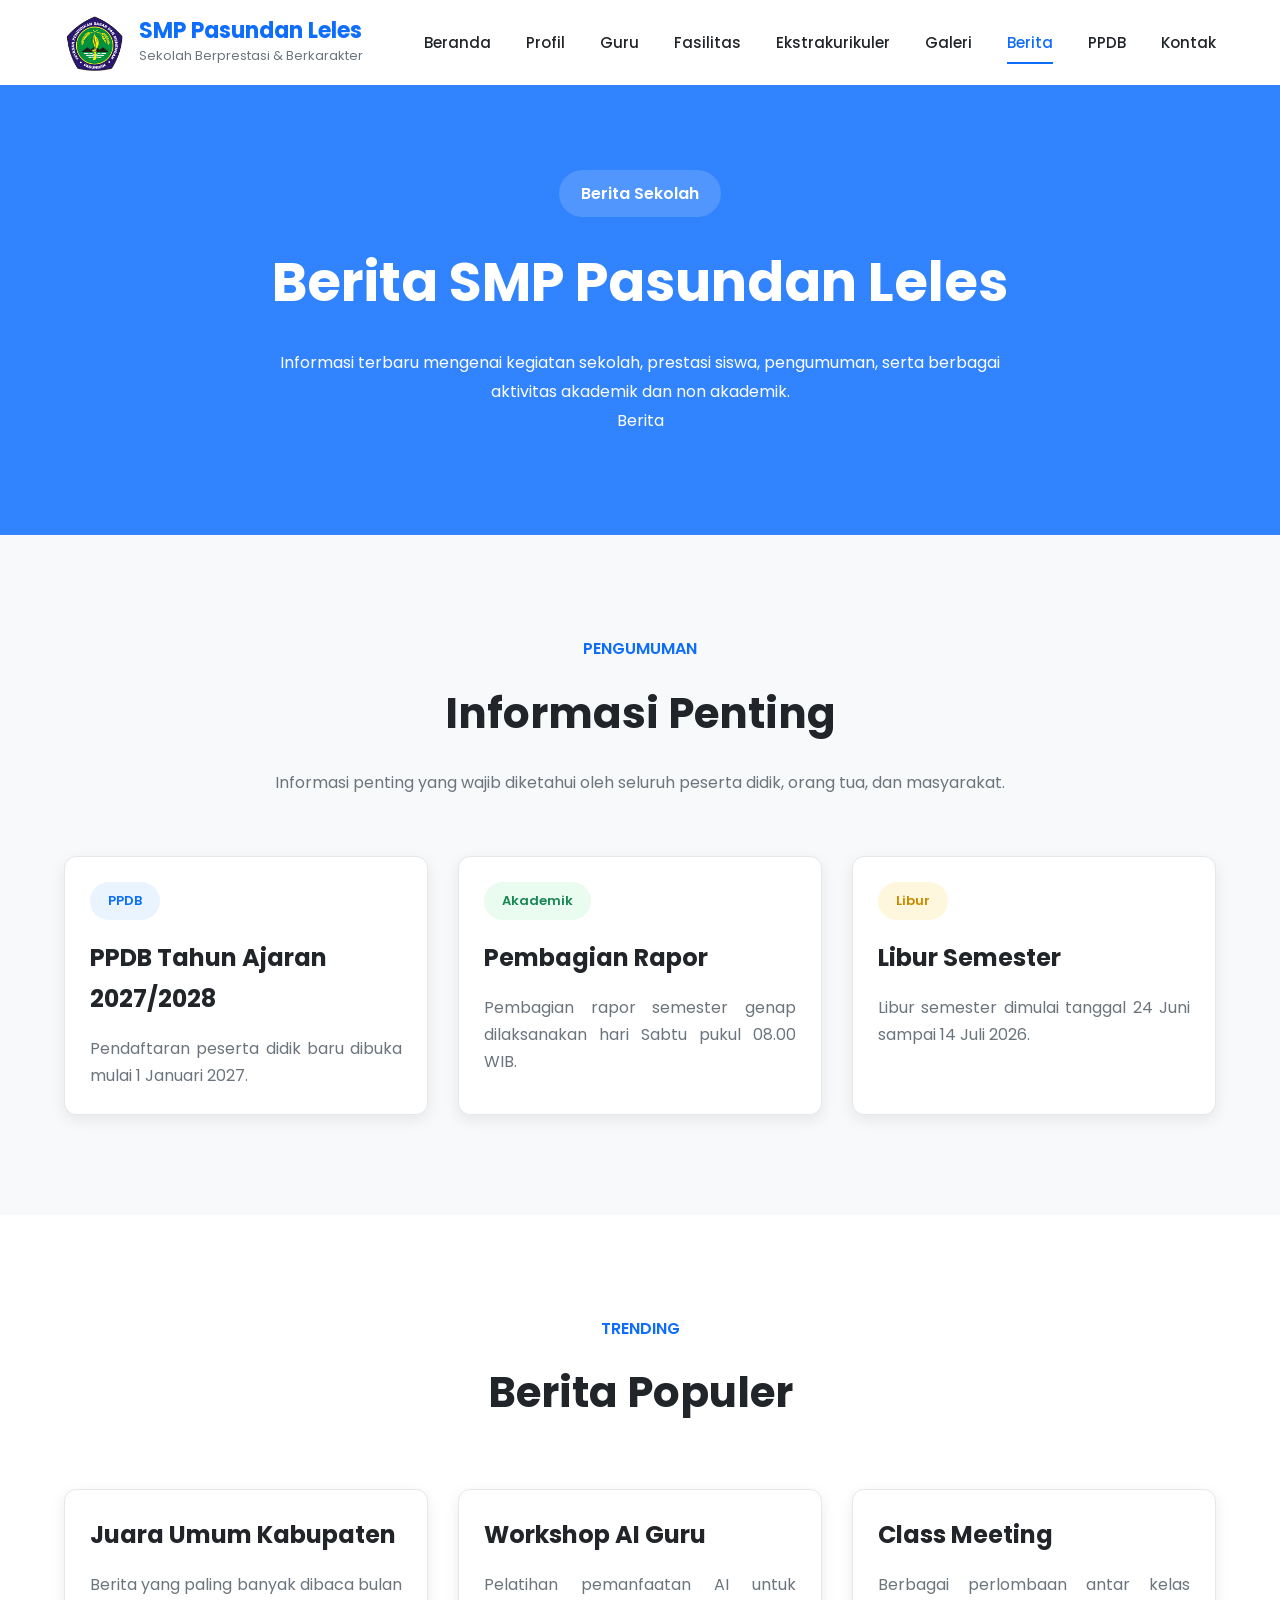
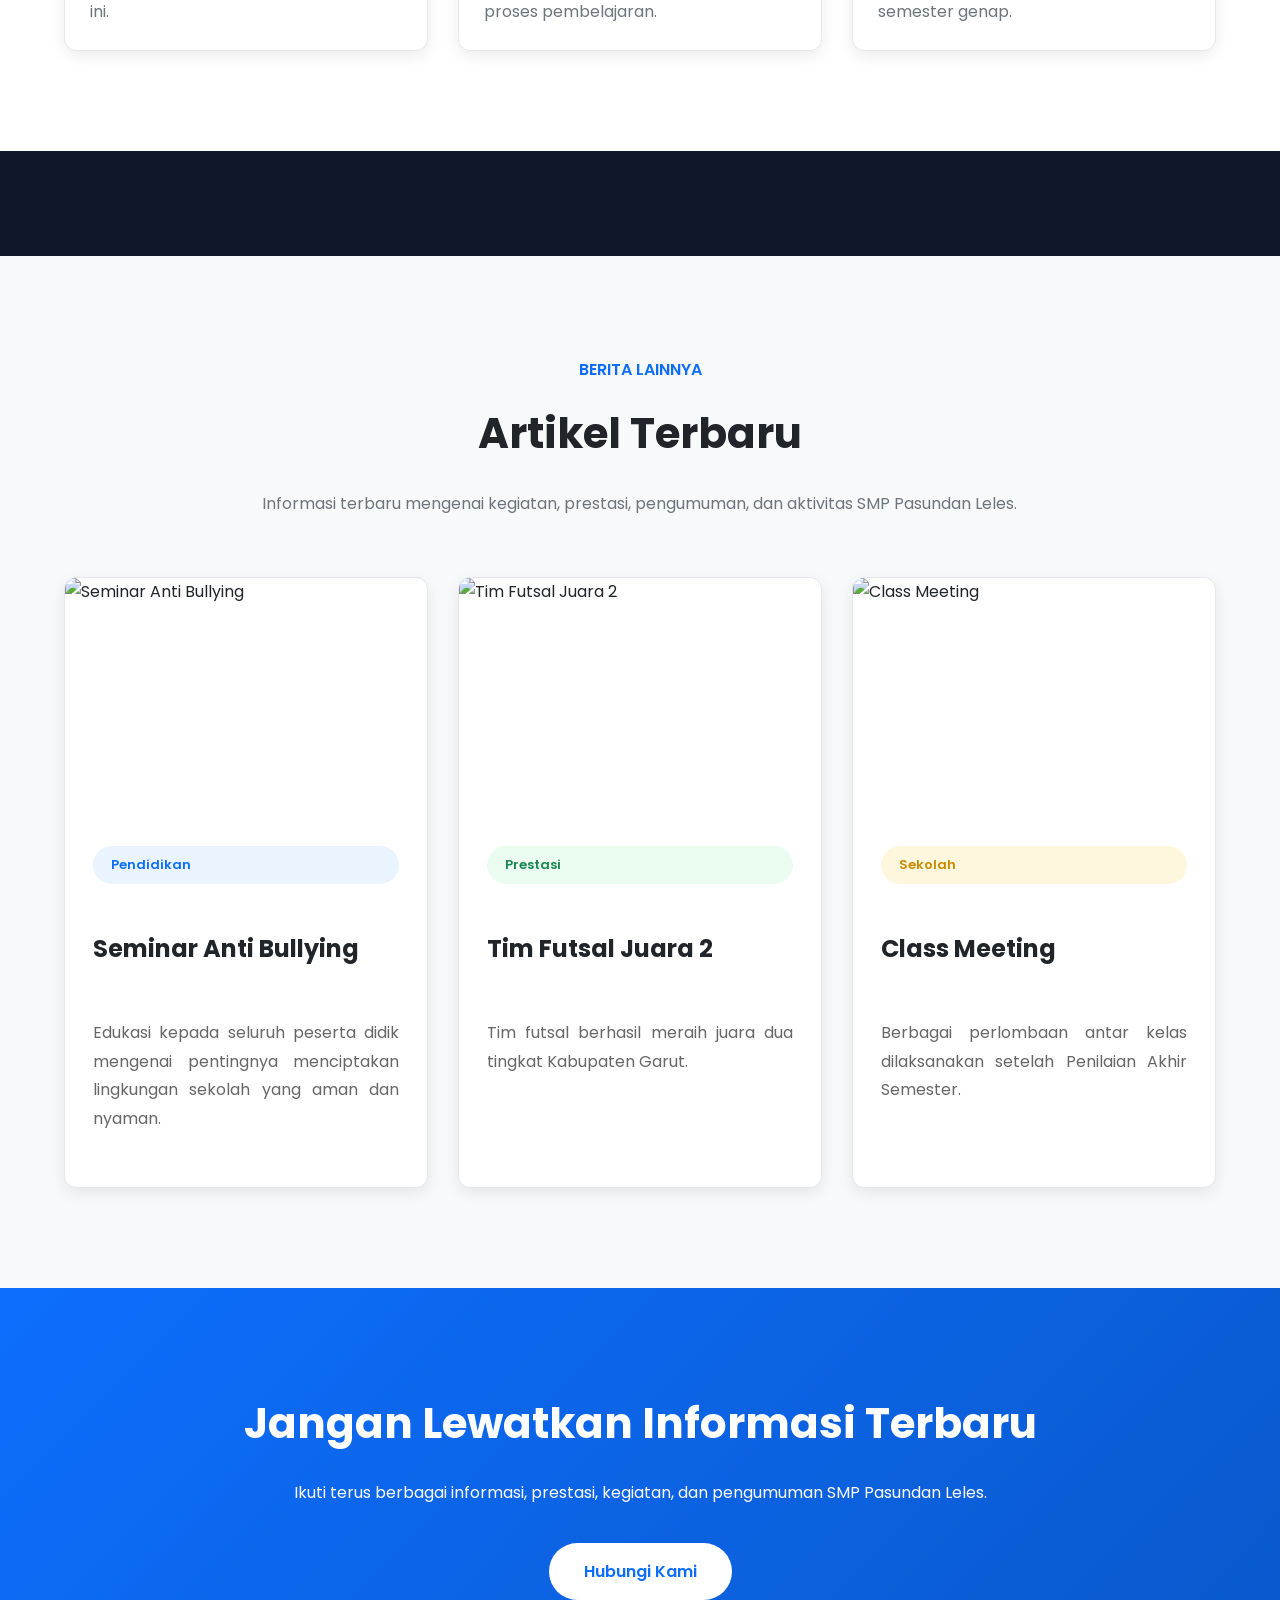
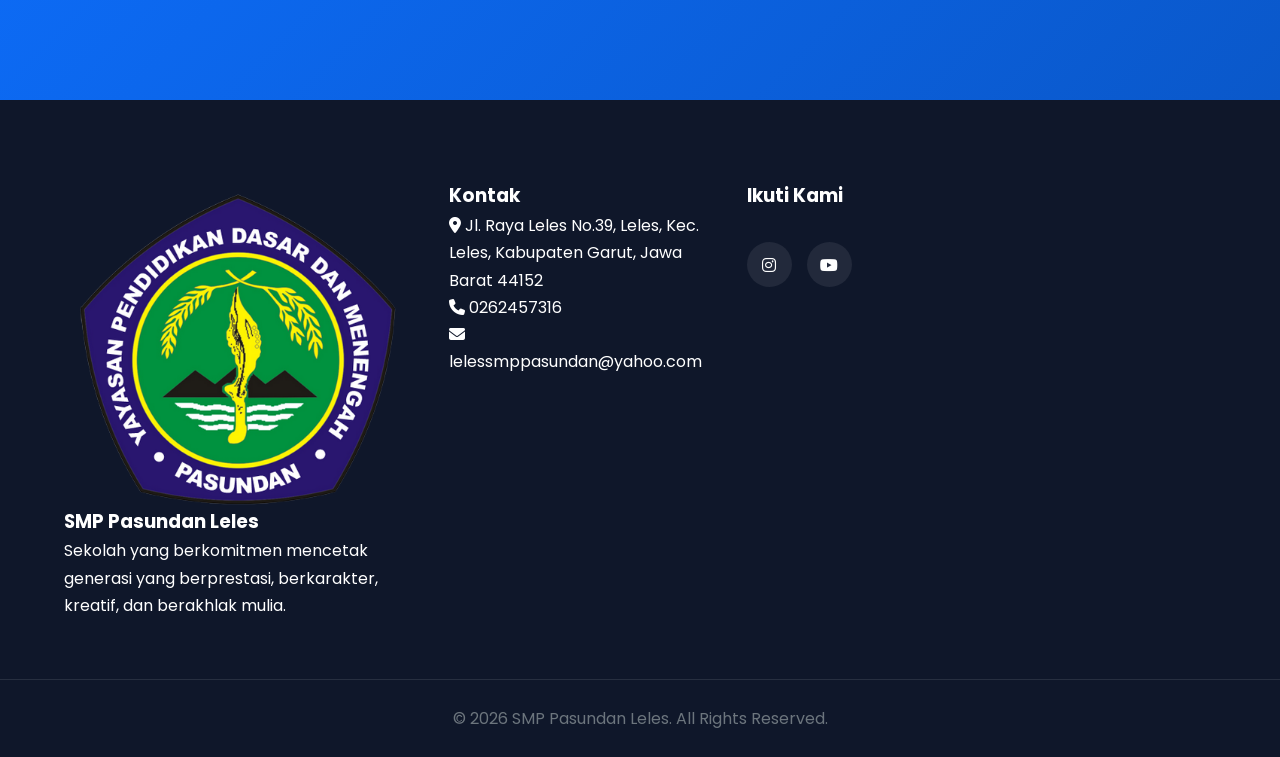
==== berita.html @ 50bc8b2d "Add files via upload" ====
<!DOCTYPE html>
<html lang="id">

<head>

    <meta charset="UTF-8">

    <meta name="viewport"
        content="width=device-width, initial-scale=1.0">

    <title>Berita | SMP Pasundan Leles</title>

    <link rel="stylesheet"
        href="css/style.css">

    <link rel="preconnect"
        href="https://fonts.googleapis.com">

    <link rel="preconnect"
        href="https://fonts.gstatic.com"
        crossorigin>

    <link href="https://fonts.googleapis.com/css2?family=Poppins:wght@300;400;500;600;700;800&display=swap"
        rel="stylesheet">

    <link rel="stylesheet"
        href="https://cdnjs.cloudflare.com/ajax/libs/font-awesome/6.6.0/css/all.min.css">

</head>

<body>

<!--================ HEADER ================-->

<header>


<div class="navbar">

<a href="index.html" class="logo">

<img src="images/logo.png"
    alt="Logo">

<div class="logo-text">

<h2>SMP Pasundan Leles</h2>

<span>Sekolah Berprestasi & Berkarakter</span>

</div>

</a>

<ul class="nav-menu">

<li><a href="index.html">Beranda</a></li>

<li><a href="profil.html">Profil</a></li>

<li><a href="guru.html">Guru</a></li>

<li><a href="fasilitas.html">Fasilitas</a></li>

<li><a href="ekstrakurikuler.html">Ekstrakurikuler</a></li>

<li><a href="galeri.html">Galeri</a></li>

<li><a href="berita.html" class="active">Berita</a></li>

<li><a href="ppdb.html">PPDB</a></li>

<li><a href="kontak.html">Kontak</a></li>

</ul>

<div class="menu-toggle">

<i class="fas fa-bars"></i>


</div>

</div>

</header>



<!--================ HERO ================-->

<section class="page-banner">

<div class="container">

<div class="page-banner-content">

<span>

Berita Sekolah

</span>

<h1>

Berita SMP Pasundan Leles

</h1>

<p>

Informasi terbaru mengenai kegiatan sekolah,
prestasi siswa,
pengumuman,
serta berbagai aktivitas akademik dan non akademik.

</p>


<p>

Berita

</p>

</div>

</div>

</div>

</section>

<!-- ==========================================
            PENGUMUMAN SEKOLAH
========================================== -->

<section class="announcement bg-light">

    <div class="container">

        <div class="section-header">

            <span>Pengumuman</span>

            <h2>Informasi Penting</h2>

            <p>

                Informasi penting yang wajib diketahui
                oleh seluruh peserta didik,
                orang tua,
                dan masyarakat.

            </p>

        </div>

        <div class="grid-3">

            <div class="card">

                <div class="card-body">

                    <span class="badge badge-primary">

                        PPDB

                    </span>

                    <h3>

                        PPDB Tahun Ajaran 2027/2028

                    </h3>

                    <p>

                        Pendaftaran peserta didik baru
                        dibuka mulai
                        1 Januari 2027.

                    </p>

                </div>

            </div>

            <div class="card">

                <div class="card-body">

                    <span class="badge badge-success">

                        Akademik

                    </span>

                    <h3>

                        Pembagian Rapor

                    </h3>

                    <p>

                        Pembagian rapor semester genap
                        dilaksanakan hari Sabtu
                        pukul 08.00 WIB.

                    </p>

                </div>

            </div>

            <div class="card">

                <div class="card-body">

                    <span class="badge badge-warning">

                        Libur

                    </span>

                    <h3>

                        Libur Semester

                    </h3>

                    <p>

                        Libur semester dimulai
                        tanggal
                        24 Juni
                        sampai
                        14 Juli 2026.

                    </p>

                </div>

            </div>

        </div>

    </div>

</section>



<!-- ==========================================
                BERITA POPULER
========================================== -->

<section class="popular-news">

    <div class="container">

        <div class="section-header">

            <span>Trending</span>

            <h2>Berita Populer</h2>

        </div>

        <div class="grid-3">

            <div class="card">

                <div class="card-body">

                    <h3>

                        Juara Umum Kabupaten

                    </h3>

                    <p>

                        Berita yang paling banyak
                        dibaca bulan ini.

                    </p>

                </div>

            </div>

            <div class="card">

                <div class="card-body">

                    <h3>

                        Workshop AI Guru

                    </h3>

                    <p>

                        Pelatihan pemanfaatan AI
                        untuk proses pembelajaran.

                    </p>

                </div>

            </div>

            <div class="card">

                <div class="card-body">

                    <h3>

                        Class Meeting

                    </h3>

                    <p>

                        Berbagai perlombaan
                        antar kelas semester genap.

                    </p>

                </div>

            </div>

        </div>

    </div>

</section>





<!-- ==========================================
                    FOOTER
========================================== -->

<footer>

    <!--
        Gunakan footer
        yang sama persis
        seperti index.html
    -->

</footer>

<script src="js/script.js"></script>

</body>

</html>

<!-- ========================================
        BERITA TERBARU LAINNYA
======================================== -->

<section class="bg-light">

    <div class="container">

        <div class="section-header">

            <span>Berita Lainnya</span>

            <h2>Artikel Terbaru</h2>

            <p>
                Informasi terbaru mengenai kegiatan,
                prestasi, pengumuman, dan aktivitas
                SMP Pasundan Leles.
            </p>

        </div>

        <div class="grid-3">

            <!-- Artikel 1 -->

            <article class="card news-card">

                <div class="card-image">
                    <img src="images/news4.jpg" alt="Seminar Anti Bullying">
                </div>

                <div class="card-body">

                    <span class="badge badge-primary">
                        Pendidikan
                    </span>

                    <h3>Seminar Anti Bullying</h3>

                    <p>
                        Edukasi kepada seluruh peserta didik mengenai
                        pentingnya menciptakan lingkungan sekolah
                        yang aman dan nyaman.
                    </p>

                    </a>

                </div>

            </article>

            <!-- Artikel 2 -->

            <article class="card news-card">

                <div class="card-image">
                    <img src="images/news5.jpg" alt="Tim Futsal Juara 2">
                </div>

                <div class="card-body">

                    <span class="badge badge-success">
                        Prestasi
                    </span>

                    <h3>Tim Futsal Juara 2</h3>

                    <p>
                        Tim futsal berhasil meraih juara dua tingkat
                        Kabupaten Garut.
                    </p>

                    </a>

                </div>

            </article>

            <!-- Artikel 3 -->

            <article class="card news-card">

                <div class="card-image">
                    <img src="images/news6.jpg" alt="Class Meeting">
                </div>

                <div class="card-body">

                    <span class="badge badge-warning">
                        Sekolah
                    </span>

                    <h3>Class Meeting</h3>

                    <p>
                        Berbagai perlombaan antar kelas dilaksanakan
                        setelah Penilaian Akhir Semester.
                    </p>

                    </a>

                </div>

            </article>

        </div>

    </div>

</section>



<!-- ========================================
            CALL TO ACTION
======================================== -->

<section class="facility-closing">

    <div class="container">

        <h2>

            Jangan Lewatkan Informasi Terbaru

        </h2>

        <p>

            Ikuti terus berbagai informasi,
            prestasi,
            kegiatan,
            dan pengumuman
            SMP Pasundan Leles.

        </p>

        <a href="kontak.html"
            class="btn">

            Hubungi Kami

        </a>

    </div>

</section>



 <!-- ===========================================
                    FOOTER
    ============================================ -->

    <footer class="footer">

        <div class="container">

            <div class="footer-wrapper">

                <!-- ABOUT -->

                <div class="footer-col">

                    <img src="images/logo.png"
                        alt="Logo">

                    <h3>SMP Pasundan Leles</h3>

                    <p>

                        Sekolah yang berkomitmen
                        mencetak generasi yang
                        berprestasi,
                        berkarakter,
                        kreatif,
                        dan berakhlak mulia.

                    </p>

                </div>




                <!-- KONTAK -->

                <div class="footer-col">

                    <h3>Kontak</h3>

                    <ul>

                        <li>

                            <i class="fa-solid fa-location-dot"></i>

            Jl. Raya Leles No.39, Leles, Kec. Leles, Kabupaten Garut, Jawa Barat 44152

                        </li>

                        <li>

                            <i class="fa-solid fa-phone"></i>

                          0262457316

                        </li>

                        <li>

                            <i class="fa-solid fa-envelope"></i>

                           lelessmppasundan@yahoo.com

                        </li>

                    </ul>

                </div>



                <!-- SOSIAL MEDIA -->
<div class="footer-col">

    <h3>Ikuti Kami</h3>

    <div class="footer-social">

        <a href="https://www.instagram.com/pasundan_leles_official/" target="_blank" aria-label="Instagram">
            <i class="fa-brands fa-instagram"></i>
        </a>

        <a href="https://www.youtube.com/@smppasundanleleschannel3667" target="_blank" aria-label="YouTube">
            <i class="fa-brands fa-youtube"></i>
        </a>

             </div>

                </div>

                    </div>

                </div>

            </div>

        </div>



        <div class="footer-bottom">

            <p>

                © 2026 SMP Pasundan Leles.
                All Rights Reserved.

            </p>

        </div>

    </footer>



    <!-- ===========================================
                    JAVASCRIPT
    ============================================ -->

    <script src="js/script.js"></script>

</body>

</html>
---- css/style.css ----
/*==================================================
            SMP PASUNDAN LELES
        OFFICIAL SCHOOL WEBSITE
==================================================*/

/*==================================================
                GOOGLE FONT
==================================================*/

@import url('https://fonts.googleapis.com/css2?family=Poppins:wght@300;400;500;600;700;800&display=swap');


/*==================================================
                ROOT VARIABLES
==================================================*/

:root{

    /* Primary */

    --primary:#0D6EFD;

    --primary-dark:#0A58CA;

    --secondary:#198754;

    --warning:#FFC107;

    --danger:#DC3545;


    /* Neutral */

    --white:#FFFFFF;

    --light:#F8F9FA;

    --gray:#6C757D;

    --dark:#212529;

    --border:#E5E7EB;


    /* Shadow */

    --shadow-sm:0 5px 15px rgba(0,0,0,.08);

    --shadow:0 10px 30px rgba(0,0,0,.12);

    --shadow-lg:0 15px 40px rgba(0,0,0,.18);


    /* Radius */

    --radius:12px;

    --radius-lg:20px;

    --radius-xl:30px;


    /* Transition */

    --transition:.35s ease;

}


/*==================================================
                    RESET
==================================================*/

*{

    margin:0;

    padding:0;

    box-sizing:border-box;

}

html{

    scroll-behavior:smooth;

}

body{

    font-family:'Poppins',sans-serif;

    font-size:16px;

    color:var(--dark);

    background:var(--white);

    line-height:1.7;

    overflow-x:hidden;

}

img{

    width:100%;

    display:block;

}

a{

    text-decoration:none;

    color:inherit;

}

ul{

    list-style:none;

}

button{

    border:none;

    cursor:pointer;

    font-family:'Poppins',sans-serif;

}

input,
textarea,
select{

    font-family:'Poppins',sans-serif;

    outline:none;

}

::selection{

    background:var(--primary);

    color:#fff;

}


/*==================================================
                SCROLLBAR
==================================================*/

::-webkit-scrollbar{

    width:10px;

}

::-webkit-scrollbar-track{

    background:#efefef;

}

::-webkit-scrollbar-thumb{

    background:var(--primary);

    border-radius:20px;

}

::-webkit-scrollbar-thumb:hover{

    background:var(--primary-dark);

}


/*==================================================
                GLOBAL
==================================================*/

section{

    padding:100px 0;

}

.container{

    width:90%;

    max-width:1200px;

    margin:auto;

}

.section-header{

    text-align:center;

    margin-bottom:60px;

}

.section-header span{

    display:inline-block;

    color:var(--primary);

    font-weight:600;

    text-transform:uppercase;

    margin-bottom:15px;

}

.section-header h2{

    font-size:42px;

    margin-bottom:20px;

}

.section-header p{

    width:70%;

    margin:auto;

    color:var(--gray);

}


/*==================================================
                    BUTTON
==================================================*/

.btn{

    display:inline-flex;

    align-items:center;

    justify-content:center;

    padding:15px 35px;

    border-radius:50px;

    font-weight:600;

    transition:var(--transition);

}

.btn-primary{

    background:var(--primary);

    color:#fff;

}

.btn-primary:hover{

    background:var(--primary-dark);

    transform:translateY(-5px);

    box-shadow:var(--shadow);

}

.btn-outline{

    border:2px solid var(--primary);

    color:var(--primary);

}

.btn-outline:hover{

    background:var(--primary);

    color:#fff;

}

/*==================================================
                    HEADER
==================================================*/

header{

    position:fixed;

    top:0;

    left:0;

    width:100%;

    background:#fff;

    box-shadow:0 2px 15px rgba(0,0,0,.08);

    z-index:9999;

    transition:var(--transition);

}

header.sticky{

    box-shadow:var(--shadow);

}


/*==================================================
                    NAVBAR
==================================================*/

.navbar{
    width:90%;
    max-width:1200px;
    margin:0 auto;

    display:flex;
    justify-content:space-between;
    align-items:center;

    height:85px;
}

.nav-container{
    width:100%;
    display:flex;
    justify-content:space-between;
    align-items:center;
}


/*==================================================
                    LOGO
==================================================*/

.logo{

    display:flex;

    align-items:center;

    gap:15px;

}

.logo img{

    width:60px;

    height:60px;

    object-fit:contain;

}

.logo-text{

    display:flex;

    flex-direction:column;

}

.logo-text h2{

    font-size:22px;

    color:var(--primary);

    font-weight:700;

    line-height:1.2;

}

.logo-text span{

    font-size:13px;

    color:var(--gray);

}


/*==================================================
                MENU NAVIGASI
==================================================*/

.nav-menu{

    display:flex;

    align-items:center;

    gap:35px;

}

.nav-menu li{

    position:relative;

}

.nav-menu li a{

    font-size:15px;

    font-weight:500;

    color:var(--dark);

    transition:var(--transition);

}

.nav-menu li a:hover{

    color:var(--primary);

}

.nav-menu li a.active{

    color:var(--primary);

}


/* Garis bawah menu */

.nav-menu li a::after{

    content:"";

    position:absolute;

    left:0;

    bottom:-8px;

    width:0;

    height:2px;

    background:var(--primary);

    transition:var(--transition);

}

.nav-menu li a:hover::after,

.nav-menu li a.active::after{

    width:100%;

}


/*==================================================
                HAMBURGER
==================================================*/

.menu-toggle{

    display:none;

    font-size:28px;

    color:var(--primary);

    cursor:pointer;

}


/*==================================================
                PAGE BANNER
==================================================*/

.page-banner{

    padding-top:170px;

    padding-bottom:100px;

    background:
    linear-gradient(

        rgba(13,110,253,.85),

        rgba(13,110,253,.85)

    ),

    url("../images/banner.jpg");

    background-size:cover;

    background-position:center;

    text-align:center;

    color:#fff;

}

.page-banner-content span{

    display:inline-block;

    padding:10px 22px;

    background:rgba(255,255,255,.15);

    border-radius:50px;

    margin-bottom:20px;

    font-weight:600;

}

.page-banner-content h1{

    font-size:54px;

    margin-bottom:20px;

}

.page-banner-content p{

    max-width:750px;

    margin:auto;

    line-height:1.8;

}

/*==================================================
                    HERO
==================================================*/

.hero{

    padding-top:170px;

    padding-bottom:110px;

    background:linear-gradient(
        135deg,
        #f8fbff 0%,
        #eef6ff 100%
    );

    overflow:hidden;

}

.hero-container{

    display:grid;

    grid-template-columns:1fr 1fr;

    align-items:center;

    gap:70px;

}


/*==================================================
                HERO CONTENT
==================================================*/

.hero-content span{

    display:inline-block;

    padding:10px 22px;

    background:#EAF4FF;

    color:var(--primary);

    border-radius:50px;

    font-weight:600;

    margin-bottom:20px;

}

.hero-content h1{

    font-size:58px;

    line-height:1.2;

    color:var(--dark);

    margin-bottom:25px;

}

.hero-content p{

    color:var(--gray);

    margin-bottom:35px;

    font-size:17px;

    text-align:justify;

}

.hero-button{

    display:flex;

    gap:20px;

    flex-wrap:wrap;

}


/*==================================================
                HERO IMAGE
==================================================*/

.hero-image{

    position:relative;

}

.hero-image img{

    width:100%;

    border-radius:var(--radius-lg);

    animation:heroFloat 4s ease-in-out infinite;

}


/*==================================================
                HERO CARD
==================================================*/

.hero-card{

    position:absolute;

    background:#fff;

    padding:18px 22px;

    border-radius:var(--radius);

    box-shadow:var(--shadow);

    display:flex;

    align-items:center;

    gap:15px;

}

.hero-card i{

    width:55px;

    height:55px;

    display:flex;

    justify-content:center;

    align-items:center;

    border-radius:50%;

    background:var(--primary);

    color:#fff;

    font-size:22px;

}

.hero-card h4{

    font-size:22px;

    margin-bottom:4px;

}

.hero-card p{

    font-size:14px;

    color:var(--gray);

}

.hero-card.card-top{

    top:40px;

    left:-40px;

}

.hero-card.card-bottom{

    bottom:40px;

    right:-40px;

}


/*==================================================
                HERO STATS
==================================================*/

.hero-stats{

    margin-top:45px;

    display:flex;

    gap:25px;

    flex-wrap:wrap;

}

.hero-stat{

    text-align:center;

}

.hero-stat h3{

    font-size:34px;

    color:var(--primary);

    margin-bottom:8px;

}

.hero-stat p{

    color:var(--gray);

    font-size:15px;

}


/*==================================================
                HERO ANIMATION
==================================================*/

@keyframes heroFloat{

    0%{

        transform:translateY(0);

    }

    50%{

        transform:translateY(-15px);

    }

    100%{

        transform:translateY(0);

    }

}

/*==================================================
                REUSABLE COMPONENTS
==================================================*/


/*==============================
            GRID
==============================*/

.grid-2{

    display:grid;

    grid-template-columns:repeat(2,1fr);

    gap:40px;

}

.grid-3{

    display:grid;

    grid-template-columns:repeat(3,1fr);

    gap:30px;

}

.grid-4{

    display:grid;

    grid-template-columns:repeat(4,1fr);

    gap:30px;

}



/*==============================
            CARD
==============================*/

.card{

    background:#fff;

    border-radius:var(--radius);

    overflow:hidden;

    box-shadow:var(--shadow-sm);

    border:1px solid var(--border);

    transition:var(--transition);

}

.card:hover{

    transform:translateY(-10px);

    box-shadow:var(--shadow);

}



/*==============================
        CARD IMAGE
==============================*/

.card-image{

    overflow:hidden;

}

.card-image img{

    width:100%;

    height:250px;

    object-fit:cover;

    transition:.6s;

}

.card:hover .card-image img{

    transform:scale(1.08);

}



/*==============================
        CARD BODY
==============================*/

.card-body{

    padding:25px;

}

.card-body h3{

    font-size:24px;

    margin-bottom:15px;

    color:var(--dark);

}

.card-body p{

    color:var(--gray);

    text-align:justify;

}



/*==============================
            BADGE
==============================*/

.badge{

    display:inline-block;

    padding:8px 18px;

    border-radius:30px;

    font-size:13px;

    font-weight:600;

    margin-bottom:18px;

}

.badge-primary{

    background:#EAF4FF;

    color:var(--primary);

}

.badge-success{

    background:#EAFBF0;

    color:var(--secondary);

}

.badge-warning{

    background:#FFF7DD;

    color:#C98A00;

}



/*==============================
        IMAGE EFFECT
==============================*/

.image-hover{

    overflow:hidden;

    border-radius:var(--radius);

}

.image-hover img{

    transition:.6s;

}

.image-hover:hover img{

    transform:scale(1.08);

}



/*==============================
            ICON BOX
==============================*/

.icon-box{

    width:75px;

    height:75px;

    display:flex;

    justify-content:center;

    align-items:center;

    border-radius:50%;

    background:var(--primary);

    color:#fff;

    font-size:30px;

    margin-bottom:20px;

}



/*==============================
        GLASS EFFECT
==============================*/

.glass{

    background:rgba(255,255,255,.18);

    backdrop-filter:blur(15px);

    border:1px solid rgba(255,255,255,.2);

}



/*==============================
            DIVIDER
==============================*/

.divider{

    width:80px;

    height:4px;

    background:var(--primary);

    margin:20px auto;

    border-radius:30px;

}



/*==============================
            HOVER
==============================*/

.hover-up{

    transition:var(--transition);

}

.hover-up:hover{

    transform:translateY(-12px);

}



/*==============================
        SECTION BACKGROUND
==============================*/

.bg-light{

    background:var(--light);

}

.bg-white{

    background:#fff;

}

.bg-primary{

    background:var(--primary);

    color:#fff;

}

/*==================================================
                    ABOUT SCHOOL
==================================================*/

.about{

    background:var(--white);

}

.about-wrapper{

    display:grid;

    grid-template-columns:1fr 1fr;

    align-items:center;

    gap:70px;

}

.about-image{

    position:relative;

}

.about-image img{

    width:100%;

    border-radius:var(--radius-lg);

    box-shadow:var(--shadow);

    transition:var(--transition);

}

.about-image img:hover{

    transform:scale(1.03);

}

.about-content span{

    display:inline-block;

    color:var(--primary);

    font-weight:600;

    text-transform:uppercase;

    margin-bottom:15px;

}

.about-content h2{

    font-size:42px;

    margin-bottom:25px;

    line-height:1.3;

}

.about-content p{

    color:var(--gray);

    margin-bottom:18px;

    text-align:justify;

}

.about-list{

    margin-top:30px;

}

.about-list li{

    display:flex;

    align-items:flex-start;

    gap:15px;

    margin-bottom:15px;

}

.about-list i{

    color:var(--secondary);

    margin-top:5px;

}



/*==================================================
            PRINCIPAL MESSAGE
==================================================*/

.principal{

    background:var(--light);

}

.principal-wrapper{

    display:grid;

    grid-template-columns:1fr 1fr;

    gap:70px;

    align-items:center;

}

.principal-image img{

    border-radius:var(--radius-lg);

    box-shadow:var(--shadow);

}

.principal-content span{

    color:var(--primary);

    font-weight:600;

    text-transform:uppercase;

}

.principal-content h2{

    font-size:40px;

    margin:20px 0;

}

.principal-content p{

    color:var(--gray);

    text-align:justify;

    margin-bottom:18px;

}

.principal-content h4{

    margin-top:30px;

    color:var(--dark);

}

.principal-content small{

    color:var(--gray);

}



/*==================================================
                VISION MISSION
==================================================*/

.vision-mission{

    background:#fff;

}

.vision-wrapper{

    display:grid;

    grid-template-columns:repeat(2,1fr);

    gap:35px;

}

.vision-card{

    background:#fff;

    padding:40px;

    border-radius:var(--radius);

    box-shadow:var(--shadow-sm);

    border:1px solid var(--border);

    transition:var(--transition);

}

.vision-card:hover{

    transform:translateY(-10px);

    box-shadow:var(--shadow);

}

.vision-card i{

    width:80px;

    height:80px;

    display:flex;

    align-items:center;

    justify-content:center;

    border-radius:50%;

    background:var(--primary);

    color:#fff;

    font-size:34px;

    margin-bottom:25px;

}

.vision-card h3{

    font-size:28px;

    margin-bottom:20px;

}

.vision-card p{

    color:var(--gray);

    text-align:justify;

}

.vision-card ul{

    margin-top:20px;

    padding-left:20px;

    list-style:disc;

}

.vision-card ul li{

    margin-bottom:12px;

    color:var(--gray);

}



/*==================================================
                SCHOOL HISTORY
==================================================*/

.history{

    background:var(--light);

}

.history-wrapper{

    display:grid;

    grid-template-columns:1fr 1fr;

    gap:70px;

    align-items:center;

}

.history-image img{

    border-radius:var(--radius-lg);

    box-shadow:var(--shadow);

}

.history-content span{

    color:var(--primary);

    font-weight:600;

    text-transform:uppercase;

}

.history-content h2{

    font-size:42px;

    margin:20px 0;

}

.history-content p{

    color:var(--gray);

    margin-bottom:18px;

    text-align:justify;

}



/*==================================================
            ORGANIZATION STRUCTURE
==================================================*/

.organization{

    background:#fff;

}

.organization img{

    border-radius:var(--radius-lg);

    box-shadow:var(--shadow);

}



/*==================================================
                STATISTICS
==================================================*/

.statistics{

    background:linear-gradient(

        135deg,

        var(--primary),

        var(--primary-dark)

    );

    color:#fff;

}

.statistics .section-header span,

.statistics .section-header h2,

.statistics .section-header p{

    color:#fff;

}

.statistics-wrapper{

    display:grid;

    grid-template-columns:repeat(4,1fr);

    gap:30px;

}

.stat-card{

    background:rgba(255,255,255,.12);

    backdrop-filter:blur(10px);

    padding:35px;

    border-radius:var(--radius);

    text-align:center;

    transition:var(--transition);

}

.stat-card:hover{

    transform:translateY(-10px);

}

.stat-card i{

    font-size:42px;

    margin-bottom:20px;

}

.stat-card h3{

    font-size:38px;

    margin-bottom:10px;

}

.stat-card p{

    font-size:16px;

}

/*==================================================
                    TEACHER PAGE
==================================================*/

.teacher-page{

    background:var(--light);

}


/*==================================================
                TEACHER INTRO
==================================================*/

.teacher-intro{

    text-align:center;

    margin-bottom:70px;

}

.teacher-intro h2{

    font-size:42px;

    margin-bottom:20px;

}

.teacher-intro p{

    width:70%;

    margin:auto;

    color:var(--gray);

}


/*==================================================
                TEACHER GRID
==================================================*/

.teacher-grid{

    display:grid;

    grid-template-columns:repeat(4,1fr);

    gap:30px;

}


/*==================================================
                TEACHER CARD
==================================================*/

.teacher-card{

    background:#fff;

    border-radius:var(--radius);

    overflow:hidden;

    box-shadow:var(--shadow-sm);

    transition:var(--transition);

    border:1px solid var(--border);

}

.teacher-card:hover{

    transform:translateY(-12px);

    box-shadow:var(--shadow);

}


/*==================================================
                TEACHER IMAGE
==================================================*/

.teacher-image{

    overflow:hidden;

}

.teacher-image img{

    width:100%;

    height:330px;

    object-fit:cover;

    transition:.6s;

}

.teacher-card:hover img{

    transform:scale(1.08);

}


/*==================================================
                TEACHER INFO
==================================================*/

.teacher-info{

    padding:25px;

    text-align:center;

}

.teacher-info h3{

    font-size:22px;

    margin-bottom:8px;

}

.teacher-info h4{

    font-size:16px;

    color:var(--primary);

    margin-bottom:15px;

    font-weight:600;

}

.teacher-info p{

    color:var(--gray);

    font-size:15px;

    line-height:1.7;

}


/*==================================================
                SOCIAL ICON
==================================================*/

.teacher-social{

    margin-top:20px;

    display:flex;

    justify-content:center;

    gap:12px;

}

.teacher-social a{

    width:40px;

    height:40px;

    border-radius:50%;

    display:flex;

    justify-content:center;

    align-items:center;

    background:var(--light);

    transition:var(--transition);

}

.teacher-social a:hover{

    background:var(--primary);

    color:#fff;

}


/*==================================================
                    SECTION TITLE
==================================================*/

.teacher-title{

    margin-top:80px;

    margin-bottom:40px;

}

.teacher-title h2{

    font-size:34px;

    color:var(--primary);

    margin-bottom:10px;

}

.teacher-title p{

    color:var(--gray);

}


/*==================================================
                KEPALA SEKOLAH
==================================================*/

.principal-card{

    display:grid;

    grid-template-columns:350px 1fr;

    gap:50px;

    align-items:center;

    background:#fff;

    padding:40px;

    border-radius:var(--radius-lg);

    box-shadow:var(--shadow);

}

.principal-card img{

    border-radius:var(--radius-lg);

}

.principal-info h2{

    font-size:36px;

    margin-bottom:10px;

}

.principal-info h4{

    color:var(--primary);

    margin-bottom:20px;

}

.principal-info p{

    color:var(--gray);

    text-align:justify;

}


/*==================================================
                STAFF CARD
==================================================*/

.staff-card{

    background:#fff;

    border-radius:var(--radius);

    padding:30px;

    text-align:center;

    box-shadow:var(--shadow-sm);

    transition:var(--transition);

}

.staff-card:hover{

    transform:translateY(-10px);

    box-shadow:var(--shadow);

}

.staff-card i{

    width:80px;

    height:80px;

    display:flex;

    justify-content:center;

    align-items:center;

    margin:auto;

    border-radius:50%;

    background:var(--primary);

    color:#fff;

    font-size:34px;

    margin-bottom:20px;

}

.staff-card h3{

    margin-bottom:10px;

}

.staff-card p{

    color:var(--gray);

}

/*==================================================
                FACILITY PAGE
==================================================*/

.facility-page{

    background:var(--white);

}


/*==================================================
            FACILITY PREVIEW
==================================================*/

.facility-preview{

    background:var(--white);

}

.facility-wrapper{

    display:grid;

    grid-template-columns:repeat(3,1fr);

    gap:30px;

}

.facility-card{

    background:#fff;

    border-radius:var(--radius);

    overflow:hidden;

    box-shadow:var(--shadow-sm);

    transition:var(--transition);

    border:1px solid var(--border);

}

.facility-card:hover{

    transform:translateY(-10px);

    box-shadow:var(--shadow);

}

.facility-card img{

    width:100%;

    height:240px;

    object-fit:cover;

    transition:.6s;

}

.facility-card:hover img{

    transform:scale(1.08);

}

.facility-content{

    padding:25px;

}

.facility-content h3{

    font-size:24px;

    margin-bottom:15px;

}

.facility-content p{

    color:var(--gray);

    text-align:justify;

}


/*==================================================
            FACILITY DETAIL
==================================================*/

.facility-detail{

    padding:90px 0;

    background:#fff;

}

.facility-detail.gray{

    background:var(--light);

}

.facility-detail-wrapper{

    display:grid;

    grid-template-columns:1fr 1fr;

    gap:70px;

    align-items:center;

}

.facility-detail-wrapper.reverse{

    direction:rtl;

}

.facility-detail-wrapper.reverse>*{

    direction:ltr;

}


/*==================================================
            FACILITY IMAGE
==================================================*/

.facility-image{

    overflow:hidden;

    border-radius:var(--radius-lg);

}

.facility-image img{

    width:100%;

    border-radius:var(--radius-lg);

    box-shadow:var(--shadow);

    transition:.6s;

}

.facility-image:hover img{

    transform:scale(1.05);

}


/*==================================================
        FACILITY DESCRIPTION
==================================================*/

.facility-description span{

    display:inline-flex;

    justify-content:center;

    align-items:center;

    width:60px;

    height:60px;

    border-radius:50%;

    background:var(--primary);

    color:#fff;

    font-size:22px;

    font-weight:700;

    margin-bottom:20px;

}

.facility-description h2{

    font-size:38px;

    margin-bottom:20px;

}

.facility-description p{

    color:var(--gray);

    text-align:justify;

    margin-bottom:25px;

}

.facility-description ul{

    margin-top:20px;

}

.facility-description ul li{

    display:flex;

    align-items:center;

    gap:12px;

    margin-bottom:15px;

    color:var(--dark);

}

.facility-description ul li i{

    width:28px;

    height:28px;

    display:flex;

    align-items:center;

    justify-content:center;

    border-radius:50%;

    background:var(--secondary);

    color:#fff;

    font-size:13px;

}


/*==================================================
            FACILITY GALLERY
==================================================*/

.facility-gallery{

    background:var(--light);

}

.facility-gallery-grid{

    display:grid;

    grid-template-columns:repeat(3,1fr);

    gap:25px;

}

.facility-gallery-item{

    overflow:hidden;

    border-radius:var(--radius);

    box-shadow:var(--shadow-sm);

}

.facility-gallery-item img{

    width:100%;

    height:250px;

    object-fit:cover;

    transition:.6s;

}

.facility-gallery-item:hover img{

    transform:scale(1.08);

}


/*==================================================
            FACILITY CLOSING
==================================================*/

.facility-closing{

    background:linear-gradient(

        135deg,

        var(--primary),

        var(--primary-dark)

    );

    color:#fff;

    text-align:center;

}

.facility-closing h2{

    font-size:42px;

    margin-bottom:20px;

}

.facility-closing p{

    max-width:750px;

    margin:auto;

    line-height:1.8;

    margin-bottom:35px;

}

.facility-closing .btn{

    background:#fff;

    color:var(--primary);

}

.facility-closing .btn:hover{

    transform:translateY(-5px);

    box-shadow:var(--shadow);

}

/*==================================================
                EXTRACURRICULAR PAGE
==================================================*/

.extra-page{

    background:var(--light);

}


/*==================================================
            EXTRACURRICULAR GRID
==================================================*/

.extra-wrapper{

    display:grid;

    grid-template-columns:repeat(4,1fr);

    gap:30px;

}


/*==================================================
            EXTRACURRICULAR CARD
==================================================*/

.extra-card{

    background:#fff;

    border-radius:var(--radius);

    overflow:hidden;

    box-shadow:var(--shadow-sm);

    border:1px solid var(--border);

    transition:var(--transition);

}

.extra-card:hover{

    transform:translateY(-10px);

    box-shadow:var(--shadow);

}


/*==================================================
            EXTRA IMAGE
==================================================*/

.extra-image{

    overflow:hidden;

}

.extra-image img{

    width:100%;

    height:240px;

    object-fit:cover;

    transition:.6s;

}

.extra-card:hover img{

    transform:scale(1.08);

}


/*==================================================
            EXTRA CONTENT
==================================================*/

.extra-content{

    padding:25px;

}

.extra-content h3{

    font-size:24px;

    margin-bottom:12px;

}

.extra-content p{

    color:var(--gray);

    text-align:justify;

    margin-bottom:20px;

}


/*==================================================
            EXTRA INFO
==================================================*/

.extra-info{

    display:flex;

    flex-direction:column;

    gap:12px;

}

.extra-info li{

    display:flex;

    align-items:center;

    gap:12px;

    color:var(--gray);

}

.extra-info li i{

    width:30px;

    height:30px;

    border-radius:50%;

    background:var(--primary);

    color:#fff;

    display:flex;

    justify-content:center;

    align-items:center;

    font-size:13px;

}


/*==================================================
        EXTRA ACHIEVEMENT
==================================================*/

.extra-achievement{

    margin-top:80px;

}

.extra-achievement-wrapper{

    display:grid;

    grid-template-columns:repeat(4,1fr);

    gap:30px;

}

.achievement-card{

    background:#fff;

    padding:35px;

    border-radius:var(--radius);

    text-align:center;

    box-shadow:var(--shadow-sm);

    border:1px solid var(--border);

    transition:var(--transition);

}

.achievement-card:hover{

    transform:translateY(-10px);

    box-shadow:var(--shadow);

}

.achievement-card i{

    width:90px;

    height:90px;

    margin:auto;

    display:flex;

    justify-content:center;

    align-items:center;

    border-radius:50%;

    background:var(--warning);

    color:#fff;

    font-size:40px;

    margin-bottom:20px;

}

.achievement-card h3{

    margin-bottom:15px;

    font-size:24px;

}

.achievement-card p{

    color:var(--gray);

}


/*==================================================
            TRAINING SCHEDULE
==================================================*/

.training{

    background:#fff;

}

.training-table{

    width:100%;

    border-collapse:collapse;

    margin-top:40px;

    overflow:hidden;

    border-radius:var(--radius);

    box-shadow:var(--shadow-sm);

}

.training-table thead{

    background:var(--primary);

    color:#fff;

}

.training-table th{

    padding:18px;

    text-align:center;

}

.training-table td{

    padding:18px;

    text-align:center;

    border-bottom:1px solid var(--border);

}

.training-table tbody tr:hover{

    background:#F8FBFF;

}

/*==================================================
                    GALLERY PAGE
==================================================*/

.gallery-page{

    background:var(--white);

}


/*==================================================
                FILTER BUTTON
==================================================*/

.gallery-filter{

    display:flex;

    justify-content:center;

    align-items:center;

    flex-wrap:wrap;

    gap:15px;

    margin-bottom:50px;

}

.gallery-filter button{

    padding:12px 28px;

    background:#fff;

    border:1px solid var(--border);

    border-radius:50px;

    font-size:15px;

    font-weight:600;

    transition:var(--transition);

}

.gallery-filter button:hover,

.gallery-filter button.active{

    background:var(--primary);

    color:#fff;

}


/*==================================================
                GALLERY GRID
==================================================*/

.gallery-grid{

    display:grid;

    grid-template-columns:repeat(3,1fr);

    gap:25px;

}


/*==================================================
                GALLERY ITEM
==================================================*/

.gallery-item{

    position:relative;

    overflow:hidden;

    border-radius:var(--radius);

    box-shadow:var(--shadow-sm);

    cursor:pointer;

}

.gallery-item img{

    width:100%;

    height:280px;

    object-fit:cover;

    transition:.6s;

}

.gallery-item:hover img{

    transform:scale(1.12);

}


/*==================================================
                GALLERY OVERLAY
==================================================*/

.gallery-overlay{

    position:absolute;

    left:0;

    bottom:0;

    width:100%;

    padding:25px;

    background:linear-gradient(

        transparent,

        rgba(0,0,0,.85)

    );

    color:#fff;

    opacity:0;

    transition:var(--transition);

}

.gallery-item:hover .gallery-overlay{

    opacity:1;

}

.gallery-overlay span{

    display:inline-block;

    padding:6px 14px;

    border-radius:30px;

    background:var(--primary);

    font-size:13px;

    margin-bottom:12px;

}

.gallery-overlay h3{

    font-size:22px;

    margin-bottom:8px;

}

.gallery-overlay p{

    font-size:14px;

    opacity:.9;

}


/*==================================================
                LIGHTBOX
==================================================*/

.lightbox{

    position:fixed;

    inset:0;

    background:rgba(0,0,0,.9);

    display:none;

    justify-content:center;

    align-items:center;

    z-index:99999;

}

.lightbox.active{

    display:flex;

}

.lightbox img{

    width:90%;

    max-width:900px;

    border-radius:var(--radius);

}

.lightbox-close{

    position:absolute;

    top:30px;

    right:40px;

    font-size:42px;

    color:#fff;

    cursor:pointer;

}


/*==================================================
                VIDEO GALLERY
==================================================*/

.video-gallery{

    margin-top:100px;

}

.video-wrapper{

    display:grid;

    grid-template-columns:repeat(2,1fr);

    gap:35px;

}

.video-card{

    overflow:hidden;

    border-radius:var(--radius);

    box-shadow:var(--shadow);

}

.video-card iframe{

    width:100%;

    height:320px;

    border:none;

}


/*==================================================
                GALLERY STATS
==================================================*/

.gallery-stat{

    margin-top:90px;

}

.gallery-stat-wrapper{

    display:grid;

    grid-template-columns:repeat(4,1fr);

    gap:30px;

}

.gallery-stat-card{

    background:#fff;

    padding:35px;

    text-align:center;

    border-radius:var(--radius);

    border:1px solid var(--border);

    box-shadow:var(--shadow-sm);

    transition:var(--transition);

}

.gallery-stat-card:hover{

    transform:translateY(-10px);

    box-shadow:var(--shadow);

}

.gallery-stat-card h2{

    color:var(--primary);

    font-size:42px;

    margin-bottom:10px;

}

.gallery-stat-card p{

    color:var(--gray);

}

/*==================================================
                    NEWS PAGE
==================================================*/

.news-page{

    background:var(--light);

}


/*==================================================
                    NEWS GRID
==================================================*/

.news-wrapper{

    display:grid;

    grid-template-columns:2fr 1fr;

    gap:40px;

}


/*==================================================
                    NEWS LIST
==================================================*/

.news-list{

    display:grid;

    gap:35px;

}


.news-card .card-body{

    display:flex;
    flex-direction:column;
    gap:15px;

}


/*==================================================
                    NEWS CONTENT
==================================================*/

.news-content{

    padding:30px;

}

.news-meta{

    display:flex;

    flex-wrap:wrap;

    gap:20px;

    margin-bottom:18px;

    color:var(--gray);

    font-size:14px;

}

.news-meta i{

    color:var(--primary);

    margin-right:6px;

}

.news-content h2{

    font-size:30px;

    margin-bottom:15px;

    transition:var(--transition);

}

.news-card:hover h2{

    color:var(--primary);

}

.news-content p{

    color:var(--gray);

    text-align:justify;

    margin-bottom:25px;

}

.news-content .btn{

    margin-top:10px;

}


/*==================================================
                    SIDEBAR
==================================================*/

.news-sidebar{

    display:flex;

    flex-direction:column;

    gap:30px;

}

.sidebar-box{

    background:#fff;

    padding:30px;

    border-radius:var(--radius);

    box-shadow:var(--shadow-sm);

}

.sidebar-box h3{

    margin-bottom:20px;

    color:var(--primary);

    font-size:24px;

}


/*==================================================
                SEARCH BOX
==================================================*/

.search-box{

    display:flex;

}

.search-box input{

    flex:1;

    padding:14px;

    border:1px solid var(--border);

    border-radius:8px 0 0 8px;

}

.search-box button{

    padding:14px 20px;

    background:var(--primary);

    color:#fff;

    border-radius:0 8px 8px 0;

}


/*==================================================
                CATEGORY
==================================================*/

.category-list{

    display:flex;

    flex-direction:column;

    gap:15px;

}

.category-list a{

    display:flex;

    justify-content:space-between;

    padding:12px 18px;

    background:#F8F9FA;

    border-radius:8px;

    transition:var(--transition);

}

.category-list a:hover{

    background:var(--primary);

    color:#fff;

}


/*==================================================
                LATEST NEWS
==================================================*/

.latest-news{

    display:flex;

    flex-direction:column;

    gap:20px;

}

.latest-item{

    display:flex;

    gap:15px;

}

.latest-item img{

    width:90px;

    height:70px;

    object-fit:cover;

    border-radius:8px;

}

.latest-info h4{

    font-size:16px;

    margin-bottom:8px;

    transition:var(--transition);

}

.latest-item:hover h4{

    color:var(--primary);

}

.latest-info span{

    color:var(--gray);

    font-size:13px;

}


/*==================================================
                    TAGS
==================================================*/

.tag-wrapper{

    display:flex;

    flex-wrap:wrap;

    gap:12px;

}

.tag{

    padding:8px 16px;

    background:#EEF4FF;

    color:var(--primary);

    border-radius:30px;

    transition:var(--transition);

}

.tag:hover{

    background:var(--primary);

    color:#fff;

}


/*==================================================
                PAGINATION
==================================================*/

.pagination{

    margin-top:60px;

    display:flex;

    justify-content:center;

    gap:12px;

}

.pagination a{

    width:45px;

    height:45px;

    display:flex;

    justify-content:center;

    align-items:center;

    border-radius:50%;

    background:#fff;

    box-shadow:var(--shadow-sm);

    transition:var(--transition);

}

.pagination a:hover,

.pagination a.active{

    background:var(--primary);

    color:#fff;

}

/*==================================================
                    PPDB PAGE
==================================================*/

.ppdb-page{

    background:var(--white);

}


/*==================================================
                PPDB HERO
==================================================*/

.ppdb-hero{

    background:linear-gradient(
        135deg,
        var(--primary),
        var(--primary-dark)
    );

    color:#fff;

    text-align:center;

    border-radius:var(--radius-lg);

    padding:80px 50px;

    margin-bottom:80px;

}

.ppdb-hero h2{

    font-size:48px;

    margin-bottom:20px;

}

.ppdb-hero p{

    max-width:750px;

    margin:auto;

    line-height:1.8;

    margin-bottom:35px;

}


/*==================================================
                PPDB INFO
==================================================*/

.ppdb-info{

    display:grid;

    grid-template-columns:repeat(3,1fr);

    gap:30px;

}

.ppdb-card{

    background:#fff;

    padding:35px;

    border-radius:var(--radius);

    text-align:center;

    box-shadow:var(--shadow-sm);

    border:1px solid var(--border);

    transition:var(--transition);

}

.ppdb-card:hover{

    transform:translateY(-10px);

    box-shadow:var(--shadow);

}

.ppdb-card i{

    width:80px;

    height:80px;

    margin:auto;

    display:flex;

    justify-content:center;

    align-items:center;

    border-radius:50%;

    background:var(--primary);

    color:#fff;

    font-size:34px;

    margin-bottom:25px;

}

.ppdb-card h3{

    margin-bottom:15px;

    font-size:24px;

}

.ppdb-card p{

    color:var(--gray);

}


/*==================================================
            REGISTRATION FLOW
==================================================*/

.registration-flow{

    margin-top:100px;

}

.flow-wrapper{

    display:grid;

    grid-template-columns:repeat(4,1fr);

    gap:30px;

}

.flow-card{

    position:relative;

    background:#fff;

    padding:35px;

    border-radius:var(--radius);

    text-align:center;

    box-shadow:var(--shadow-sm);

    border:1px solid var(--border);

    transition:var(--transition);

}

.flow-card:hover{

    transform:translateY(-10px);

    box-shadow:var(--shadow);

}

.flow-number{

    width:60px;

    height:60px;

    margin:auto;

    margin-bottom:20px;

    display:flex;

    justify-content:center;

    align-items:center;

    border-radius:50%;

    background:var(--secondary);

    color:#fff;

    font-size:24px;

    font-weight:700;

}

.flow-card h3{

    margin-bottom:15px;

}

.flow-card p{

    color:var(--gray);

}


/*==================================================
            REQUIREMENTS
==================================================*/

.requirement{

    margin-top:100px;

}

.requirement-wrapper{

    display:grid;

    grid-template-columns:1fr 1fr;

    gap:50px;

    align-items:center;

}

.requirement-image img{

    border-radius:var(--radius-lg);

    box-shadow:var(--shadow);

}

.requirement-content h2{

    font-size:40px;

    margin-bottom:20px;

}

.requirement-content ul{

    margin-top:25px;

}

.requirement-content li{

    display:flex;

    gap:15px;

    margin-bottom:18px;

    align-items:flex-start;

}

.requirement-content i{

    color:var(--secondary);

    margin-top:5px;

}


/*==================================================
                SCHEDULE TABLE
==================================================*/

.schedule-table{

    width:100%;

    border-collapse:collapse;

    margin-top:50px;

    box-shadow:var(--shadow-sm);

    overflow:hidden;

    border-radius:var(--radius);

}

.schedule-table thead{

    background:var(--primary);

    color:#fff;

}

.schedule-table th{

    padding:18px;

}

.schedule-table td{

    padding:18px;

    border-bottom:1px solid var(--border);

    text-align:center;

}

.schedule-table tbody tr:hover{

    background:#F8FBFF;

}


/*==================================================
            CTA PPDB
==================================================*/

.ppdb-cta{

    margin-top:100px;

    background:linear-gradient(
        135deg,
        var(--secondary),
        #157347
    );

    color:#fff;

    padding:70px;

    border-radius:var(--radius-lg);

    text-align:center;

}

.ppdb-cta h2{

    font-size:42px;

    margin-bottom:20px;

}

.ppdb-cta p{

    max-width:700px;

    margin:auto;

    margin-bottom:30px;

}

.ppdb-cta .btn{

    background:#fff;

    color:var(--secondary);

}

/*==================================================
                    CONTACT PAGE
==================================================*/

.contact-page{

    background:var(--light);

}

/*==================================================
                    FOOTER
==================================================*/

footer{

    background:#0f172a;

    color:#fff;

    padding:80px 0 25px;

}

.footer-wrapper{

    display:grid;

    grid-template-columns:2fr 1fr 1fr 1.5fr;

    gap:45px;

}


/*=========================================
            FOOTER LOGO
=========================================*/

.footer-logo{

    display:flex;

    align-items:center;

    gap:15px;

    margin-bottom:20px;

}

.footer-logo img{

    width:65px;

}

.footer-logo h2{

    font-size:26px;

    color:#fff;

}

.footer-logo span{

    color:#CBD5E1;

    font-size:14px;

}

.footer-about p{

    color:#CBD5E1;

    line-height:1.8;

    text-align:justify;

}


/*=========================================
            FOOTER TITLE
=========================================*/

.footer-title{

    margin-bottom:25px;

    font-size:22px;

    position:relative;

}

.footer-title::after{

    content:"";

    position:absolute;

    left:0;

    bottom:-10px;

    width:60px;

    height:3px;

    background:var(--primary);

}


/*=========================================
            FOOTER MENU
=========================================*/

.footer-links{

    display:flex;

    flex-direction:column;

    gap:15px;

}

.footer-links a{

    color:#CBD5E1;

    transition:var(--transition);

}

.footer-links a:hover{

    color:#fff;

    padding-left:8px;

}


/*=========================================
            CONTACT INFO
=========================================*/

.footer-contact{

    display:flex;

    flex-direction:column;

    gap:18px;

}

.footer-contact li{

    display:flex;

    gap:12px;

    align-items:flex-start;

}

.footer-contact i{

    color:var(--primary);

    margin-top:5px;

}

.footer-contact span{

    color:#CBD5E1;

}


/*=========================================
            SOCIAL MEDIA
=========================================*/

.footer-social{

    margin-top:30px;

    display:flex;

    gap:15px;

}

.footer-social a{

    width:45px;

    height:45px;

    border-radius:50%;

    display:flex;

    justify-content:center;

    align-items:center;

    background:rgba(255,255,255,.08);

    color:#fff;

    transition:var(--transition);

}

.footer-social a:hover{

    background:var(--primary);

    transform:translateY(-5px);

}


/*=========================================
            COPYRIGHT
=========================================*/

.footer-bottom{

    margin-top:60px;

    padding-top:25px;

    border-top:1px solid rgba(255,255,255,.1);

    display:flex;

    justify-content:space-between;

    align-items:center;

    flex-wrap:wrap;

    gap:20px;

}

.footer-bottom p{

     width:70%;
     text-align: center;
    margin:auto;
    color:var(--gray);

}

.footer-bottom a{

    color:var(--primary);

    font-weight:600;

}


/*==================================================
                CONTACT WRAPPER
==================================================*/

.contact-wrapper{

    display:grid;

    grid-template-columns:1fr 1fr;

    gap:50px;

    align-items:start;

}


/*==================================================
                CONTACT INFO
==================================================*/

.contact-info{

    display:flex;

    flex-direction:column;

    gap:25px;

}

.contact-card{

    display:flex;

    gap:20px;

    align-items:flex-start;

    background:#fff;

    padding:30px;

    border-radius:var(--radius);

    border:1px solid var(--border);

    box-shadow:var(--shadow-sm);

    transition:var(--transition);

}

.contact-card:hover{

    transform:translateY(-8px);

    box-shadow:var(--shadow);

}

.contact-card i{

    width:65px;

    height:65px;

    display:flex;

    justify-content:center;

    align-items:center;

    background:var(--primary);

    color:#fff;

    border-radius:50%;

    font-size:28px;

    flex-shrink:0;

}

.contact-card h3{

    margin-bottom:10px;

    font-size:22px;

}

.contact-card p{

    color:var(--gray);

    line-height:1.8;

}


/*==================================================
                CONTACT FORM
==================================================*/

.contact-form{

    background:#fff;

    padding:40px;

    border-radius:var(--radius-lg);

    box-shadow:var(--shadow);

}

.contact-form h2{

    margin-bottom:30px;

    font-size:34px;

}

.contact-form .form-group{

    margin-bottom:20px;

}

.contact-form label{

    display:block;

    margin-bottom:10px;

    font-weight:600;

}

.contact-form input,

.contact-form textarea{

    width:100%;

    padding:16px;

    border:1px solid var(--border);

    border-radius:10px;

    transition:var(--transition);

    font-size:15px;

}

.contact-form textarea{

    resize:vertical;

    min-height:160px;

}

.contact-form input:focus,

.contact-form textarea:focus{

    border-color:var(--primary);

    box-shadow:0 0 0 3px rgba(13,110,253,.15);

}

.contact-form button{

    width:100%;

}


/*==================================================
                    MAP
==================================================*/

.map{

    margin-top:80px;

}

.map iframe{

    width:100%;

    height:450px;

    border:none;

    border-radius:var(--radius-lg);

    box-shadow:var(--shadow);

}


/*==================================================
            SOCIAL CONTACT
==================================================*/

.social-contact{

    margin-top:40px;

    display:flex;

    gap:15px;

}

.social-contact a{

    width:50px;

    height:50px;

    display:flex;

    justify-content:center;

    align-items:center;

    border-radius:50%;

    background:var(--primary);

    color:#fff;

    transition:var(--transition);

}

.social-contact a:hover{

    background:var(--secondary);

    transform:translateY(-5px);

}

/*==================================================
                RESPONSIVE DESIGN
==================================================*/


/*=========================================
            LARGE LAPTOP
=========================================*/

@media(max-width:1200px){

.container{

    width:95%;

}

.hero-content h1{

    font-size:48px;

}

.section-header h2{

    font-size:38px;

}

.teacher-grid{

    grid-template-columns:repeat(3,1fr);

}

.extra-wrapper{

    grid-template-columns:repeat(3,1fr);

}

.facility-wrapper{

    grid-template-columns:repeat(2,1fr);

}

.gallery-grid{

    grid-template-columns:repeat(2,1fr);

}

.statistics-wrapper{

    grid-template-columns:repeat(2,1fr);

}

.footer-wrapper{

    grid-template-columns:repeat(2,1fr);

}

}



/*=========================================
                TABLET
=========================================*/

@media(max-width:992px){

.hero-container,

.about-wrapper,

.principal-wrapper,

.history-wrapper,

.facility-detail-wrapper,

.requirement-wrapper,

.contact-wrapper,

.news-wrapper{

    grid-template-columns:1fr;

}

.facility-detail-wrapper.reverse{

    direction:ltr;

}

.hero-image{

    order:-1;

}

.hero-content{

    text-align:center;

}

.hero-button{

    justify-content:center;

}

.hero-stats{

    justify-content:center;

}

.teacher-grid{

    grid-template-columns:repeat(2,1fr);

}

.extra-wrapper{

    grid-template-columns:repeat(2,1fr);

}

.facility-wrapper{

    grid-template-columns:repeat(2,1fr);

}

.gallery-grid{

    grid-template-columns:repeat(2,1fr);

}

.video-wrapper{

    grid-template-columns:1fr;

}

.ppdb-info{

    grid-template-columns:1fr;

}

.flow-wrapper{

    grid-template-columns:repeat(2,1fr);

}

.statistics-wrapper{

    grid-template-columns:repeat(2,1fr);

}

.gallery-stat-wrapper{

    grid-template-columns:repeat(2,1fr);

}

.footer-wrapper{

    grid-template-columns:1fr 1fr;

}

.nav-menu{

    position:fixed;

    top:85px;

    left:-100%;

    width:280px;

    height:calc(100vh - 85px);

    background:#fff;

    flex-direction:column;

    justify-content:flex-start;

    padding-top:40px;

    transition:.4s;

    box-shadow:var(--shadow);

}

.nav-menu.active{

    left:0;

}

.menu-toggle{

    display:block;

}

}



/*=========================================
                MOBILE
=========================================*/

@media(max-width:768px){

section{

    padding:70px 0;

}

.hero{

    padding-top:140px;

}

.page-banner{

    padding-top:140px;

}

.hero-content h1{

    font-size:38px;

}

.page-banner-content h1{

    font-size:40px;

}

.section-header h2{

    font-size:32px;

}

.section-header p{

    width:100%;

}

.about-content h2,

.principal-content h2,

.history-content h2,

.facility-description h2{

    font-size:32px;

}

.teacher-grid,

.extra-wrapper,

.facility-wrapper,

.gallery-grid,

.statistics-wrapper,

.gallery-stat-wrapper{

    grid-template-columns:1fr;

}

.vision-wrapper{

    grid-template-columns:1fr;

}

.principal-card{

    grid-template-columns:1fr;

    text-align:center;

}

.footer-wrapper{

    grid-template-columns:1fr;

}

.footer-bottom{

    flex-direction:column;

    text-align:center;
    justify-content: center;

}

.flow-wrapper{

    grid-template-columns:1fr;

}

.training-table{

    display:block;

    overflow-x:auto;

}

.schedule-table{

    display:block;

    overflow-x:auto;

}

}



/*=========================================
            SMALL MOBILE
=========================================*/

@media(max-width:576px){

.logo-text h2{

    font-size:18px;

}

.logo-text span{

    display:none;

}

.hero-content h1{

    font-size:32px;

}

.page-banner-content h1{

    font-size:34px;

}

.btn{

    width:100%;

}

.hero-button{

    flex-direction:column;

}

.hero-card{

    display:none;

}

.contact-form{

    padding:25px;

}

.ppdb-hero{

    padding:50px 25px;

}

.ppdb-hero h2{

    font-size:34px;

}

.gallery-item img{

    height:220px;

}

.news-content{

    padding:20px;

}

.news-content h2{

    font-size:24px;

}

}



/*=========================================
            EXTRA SMALL
=========================================*/

@media(max-width:400px){

.hero-content h1{

    font-size:28px;

}

.section-header h2{

    font-size:28px;

}

.about-content h2,

.principal-content h2,

.history-content h2,

.facility-description h2{

    font-size:28px;

}

.hero-stat h3{

    font-size:28px;

}

.stat-card h3{

    font-size:30px;

}

.logo img{

    width:50px;

}

}

/*==========================================

            BACK TO TOP

==========================================*/



.back-top{

    position: fixed;

    right: 28px;

    bottom: 35px;



    width: 62px;

    height: 62px;



    border-radius: 50%;



    background: linear-gradient(135deg,#0D6EFD,#0A58CA);



    display:flex;

    justify-content:center;

    align-items:center;



    color:#fff;

    font-size:26px;



    cursor:pointer;



    box-shadow:

        0 12px 35px rgba(13,110,253,.35),

        0 5px 15px rgba(0,0,0,.12);



    opacity:0;

    visibility:hidden;



    transform:translateY(25px);



    transition:.35s ease;



    z-index:99999;

}



.back-top.show{



    opacity:1;

    visibility:visible;

    transform:translateY(0);



}



.back-top:hover{



    transform:translateY(-8px) scale(1.08);



    box-shadow:

        0 18px 40px rgba(13,110,253,.45),

        0 8px 20px rgba(0,0,0,.18);



}



.back-top:active{



    transform:scale(.95);



}



.back-top i{



    font-size:24px;

    color:#fff;



}/*==========================================
            BACK TO TOP
==========================================*/

.back-top{

    position: fixed;

    right: 18px;
    bottom: 22px;

    width: 56px;
    height: 56px;

    display:flex;
    justify-content:center;
    align-items:center;

    border-radius:50%;

    background:linear-gradient(
        135deg,
        var(--primary),
        var(--primary-dark)
    );

    color:#fff;

    font-size:22px;

    border:3px solid #fff;

    cursor:pointer;

    box-shadow:
        0 10px 30px rgba(13,110,253,.25),
        0 4px 12px rgba(0,0,0,.12);

    opacity:0;
    visibility:hidden;

    transform:translateY(25px);

    transition:
        opacity .35s ease,
        transform .35s ease,
        box-shadow .35s ease,
        background .35s ease;

    z-index:9999;

}

.back-top.show{

    opacity:1;
    visibility:visible;

    transform:translateY(0);

}

.back-top:hover{

    background:linear-gradient(
        135deg,
        #0A58CA,
        #084298
    );

    transform:translateY(-4px) scale(1.03);

    box-shadow:
        0 15px 35px rgba(13,110,253,.35),
        0 8px 18px rgba(0,0,0,.18);

}

.back-top:active{

    transform:scale(.95);

}

.back-top i{

    color:#fff;
    font-size:22px;

}

@media(max-width:768px){

    .back-top{

        width:54px;
        height:54px;

        right:16px;
        bottom:18px;

        font-size:20px;

    }

}

/*==========================================
            NEWS CARD
==========================================*/

.news-card{

    display:flex;
    flex-direction:column;

    height:100%;

}

.news-card .card-image img{

    width:100%;
    height:240px;
    object-fit:cover;

}

.news-card .card-body{

    display:flex;
    flex-direction:column;

    flex:1;

    padding:28px;

}

.news-card h3{

    margin:15px 0 12px;

    line-height:1.4;

    min-height:60px;

}

.news-card p{

    color:#666;

    line-height:1.8;

    margin-bottom:25px;

    flex:1;

}

.news-card .btn{

    margin-top:auto;

    align-self:flex-start;

    display:inline-flex;

    align-items:center;

    gap:8px;

}
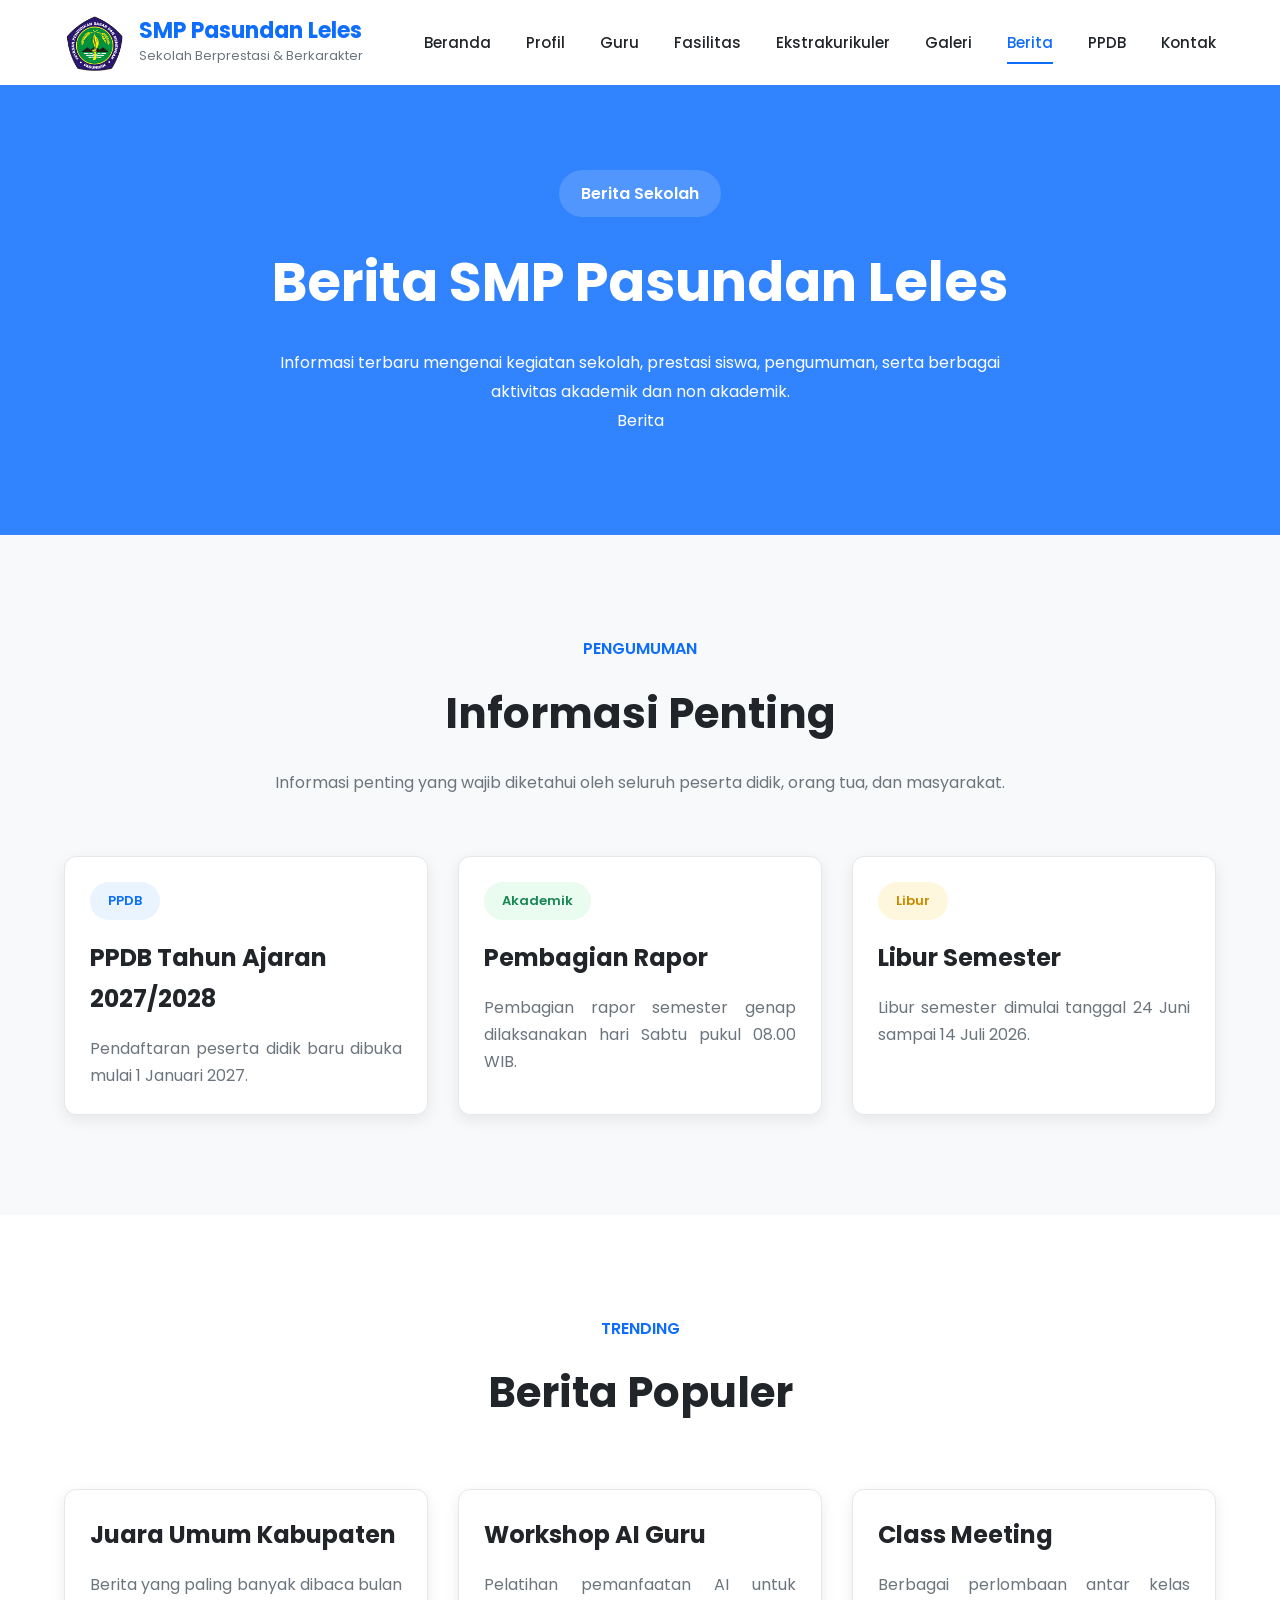
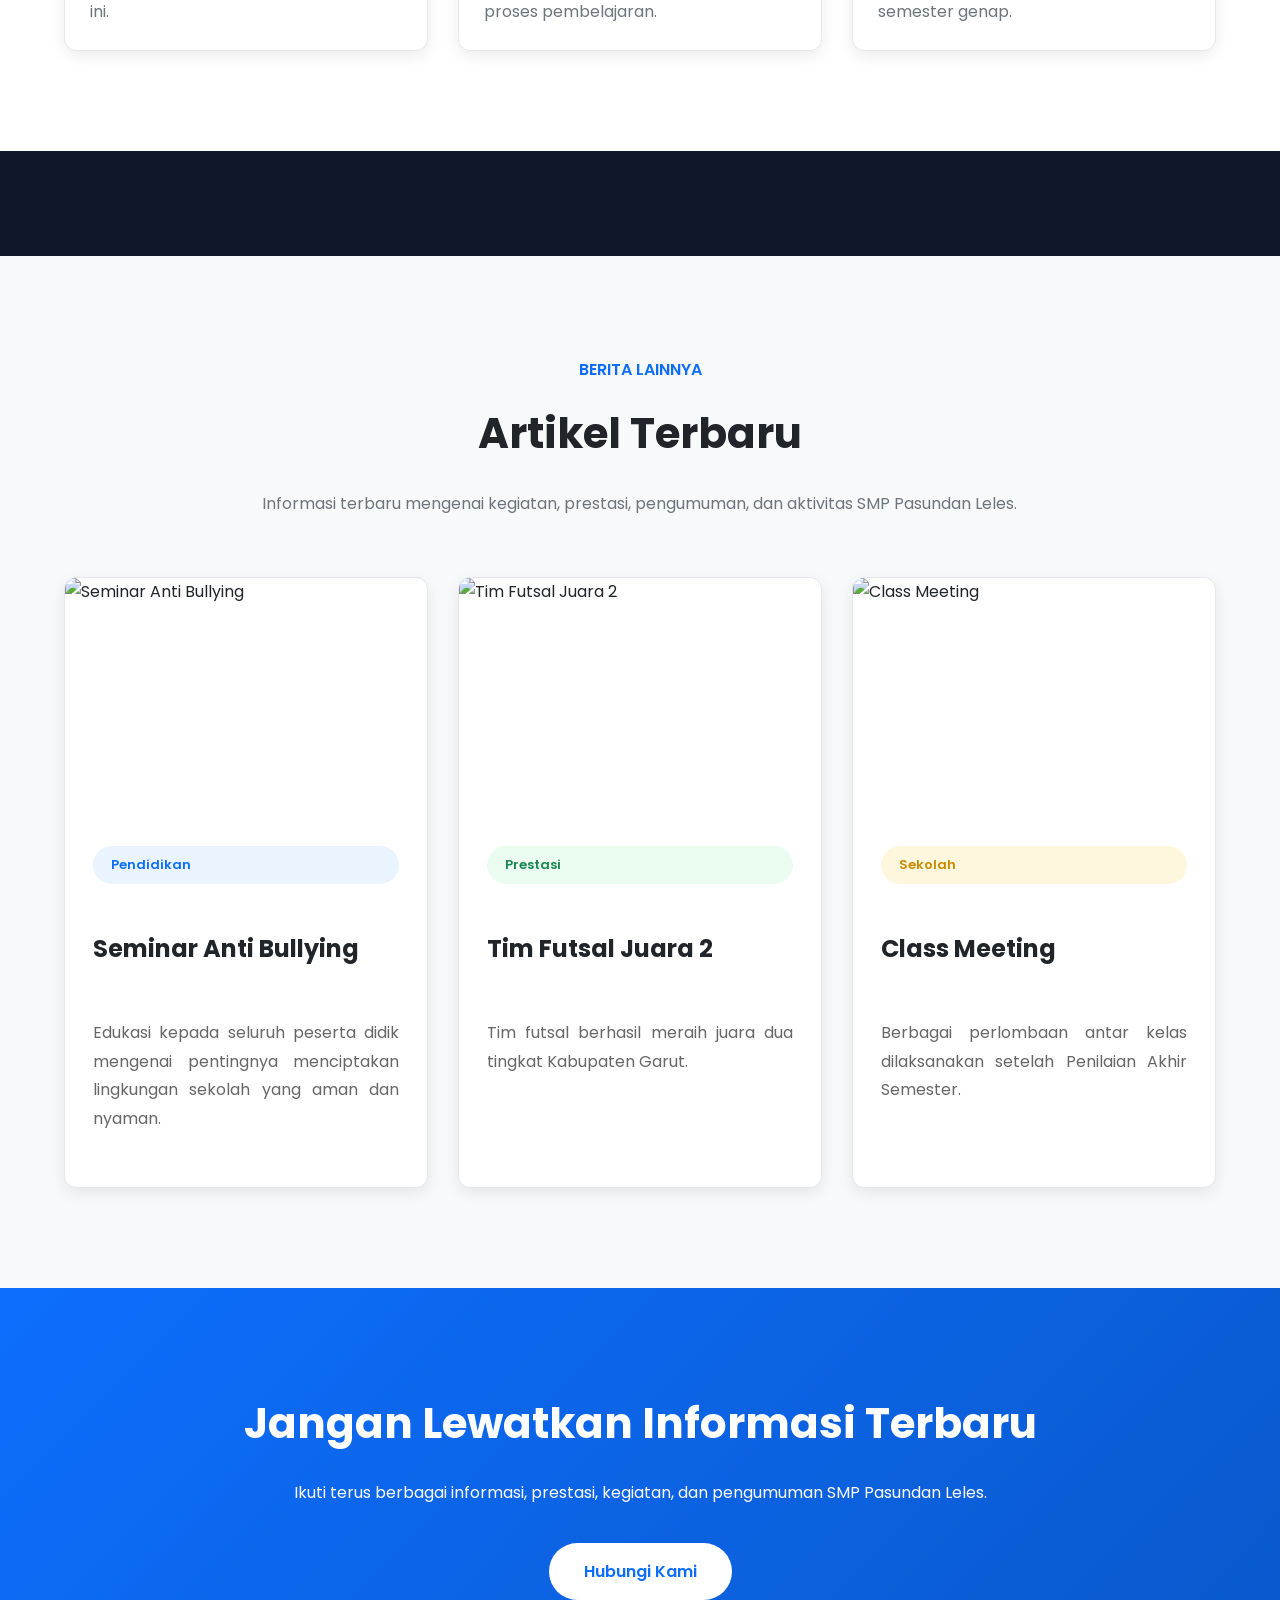
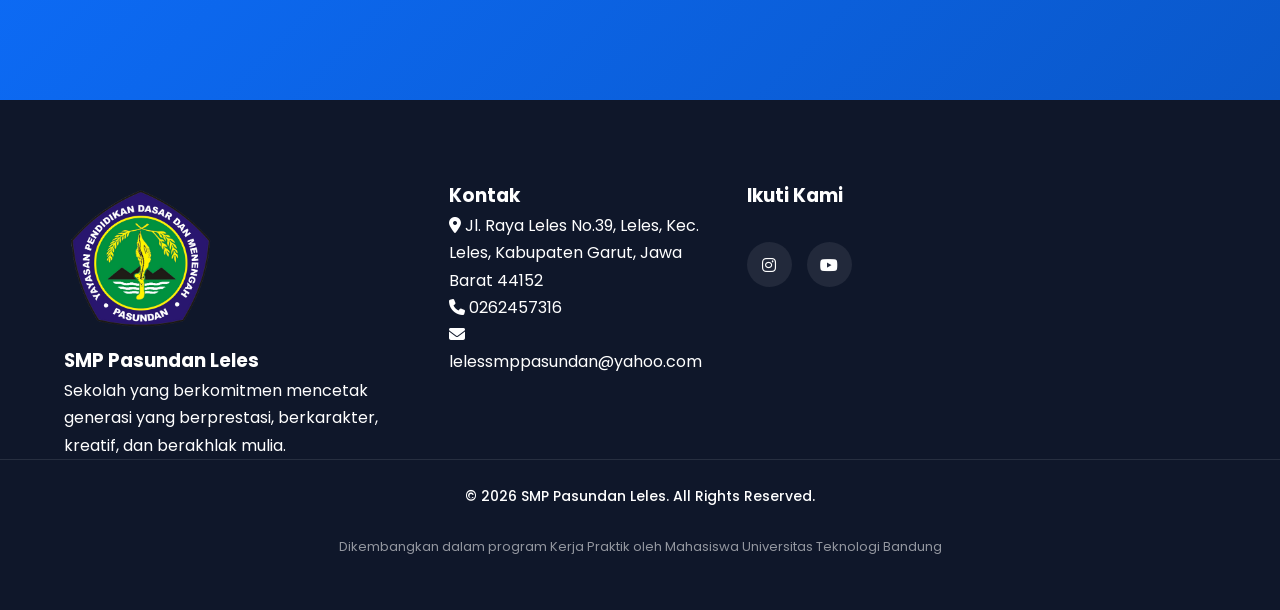
==== commit a3925d1a: "Add files via upload" ====
--- a/berita.html
+++ b/berita.html
@@ -10,6 +10,8 @@
 
     <title>Berita | SMP Pasundan Leles</title>
 
+    <link rel="icon" type="image/png" href="images/logo.png">
+    
     <link rel="stylesheet"
         href="css/style.css">
 
@@ -616,16 +618,17 @@
 
 
 
-        <div class="footer-bottom">
-
-            <p>
-
-                © 2026 SMP Pasundan Leles.
-                All Rights Reserved.
-
-            </p>
-
-        </div>
+      <div class="footer-bottom">
+
+    <p class="copyright">
+        © 2026 SMP Pasundan Leles. All Rights Reserved.
+    </p>
+
+    <p class="developer-info">
+        Dikembangkan dalam program Kerja Praktik oleh Mahasiswa Universitas Teknologi Bandung
+    </p>
+
+</div>
 
     </footer>
 
--- a/css/style.css
+++ b/css/style.css
@@ -6,6 +6,15 @@
 /*==================================================
                 GOOGLE FONT
 ==================================================*/
+html,
+body{
+    overflow-x:hidden;
+    width:100%;
+}
+
+*{
+    box-sizing:border-box;
+}
 
 @import url('https://fonts.googleapis.com/css2?family=Poppins:wght@300;400;500;600;700;800&display=swap');
 
@@ -3757,47 +3766,26 @@
 =========================================*/
 
 .footer-logo{
-
-    display:flex;
-
-    align-items:center;
-
+    flex-direction:column;
+    text-align:center;
     gap:15px;
-
-    margin-bottom:20px;
-
 }
 
 .footer-logo img{
-
-    width:65px;
-
-}
-
+    width:100px;
+    height:100px;
+}
 .footer-logo h2{
-
     font-size:26px;
-
-    color:#fff;
-
 }
 
 .footer-logo span{
-
-    color:#CBD5E1;
-
     font-size:14px;
-
 }
 
 .footer-about p{
-
-    color:#CBD5E1;
-
-    line-height:1.8;
-
-    text-align:justify;
-
+    text-align:center;
+    margin-top:15px;
 }
 
 
@@ -4476,131 +4464,209 @@
                 MOBILE
 =========================================*/
 
-@media(max-width:768px){
-
-section{
-
-    padding:70px 0;
-
-}
-
-.hero{
-
-    padding-top:140px;
-
-}
-
-.page-banner{
-
-    padding-top:140px;
-
-}
-
-.hero-content h1{
-
-    font-size:38px;
-
-}
-
-.page-banner-content h1{
-
-    font-size:40px;
-
-}
-
-.section-header h2{
-
-    font-size:32px;
-
-}
-
-.section-header p{
-
-    width:100%;
-
-}
-
-.about-content h2,
-
-.principal-content h2,
-
-.history-content h2,
-
-.facility-description h2{
-
-    font-size:32px;
-
-}
-
-.teacher-grid,
-
-.extra-wrapper,
-
-.facility-wrapper,
-
-.gallery-grid,
-
-.statistics-wrapper,
-
-.gallery-stat-wrapper{
-
+@media (max-width:768px){
+
+    section{
+        padding:70px 0;
+    }
+
+    .container,
+    .contact-container,
+    .ppdb-container{
+        width:100%;
+        max-width:100%;
+        padding-left:20px;
+        padding-right:20px;
+    }
+
+    /* ================= MENU ================= */
+
+    .mobile-menu{
+        height:100vh;
+        overflow-y:auto;
+        -webkit-overflow-scrolling:touch;
+    }
+
+    .mobile-menu ul{
+        padding-bottom:40px;
+    }
+
+    /* ================= HERO ================= */
+
+    .hero{
+        padding-top:140px;
+    }
+
+    .page-banner{
+        padding-top:140px;
+    }
+
+    .hero-content h1{
+        font-size:38px;
+    }
+
+    .page-banner-content h1{
+        font-size:40px;
+    }
+
+    .section-header h2{
+        font-size:32px;
+    }
+
+    .section-header p{
+        width:100%;
+    }
+
+    .about-content h2,
+    .principal-content h2,
+    .history-content h2,
+    .facility-description h2{
+        font-size:32px;
+    }
+
+    /* ================= GRID ================= */
+
+    .teacher-grid,
+    .extra-wrapper,
+    .facility-wrapper,
+    .gallery-grid,
+    .statistics-wrapper,
+    .gallery-stat-wrapper,
+    .vision-wrapper,
+    .flow-wrapper,
+    .contact-wrapper,
+    .requirement-wrapper{
+        grid-template-columns:1fr;
+    }
+
+    .contact-wrapper,
+    .requirement-wrapper{
+        gap:30px;
+    }
+
+    .principal-card{
+        grid-template-columns:1fr;
+        text-align:center;
+    }
+
+    /* ================= PPDB ================= */
+
+    .ppdb-info{
+        grid-template-columns:1fr;
+    }
+
+    .ppdb-hero{
+        padding:50px 25px;
+    }
+
+    .ppdb-hero h2{
+        font-size:34px;
+    }
+
+    .ppdb-cta{
+        padding:40px 25px;
+    }
+
+    .ppdb-cta h2{
+        font-size:30px;
+    }
+
+    /* ================= CONTACT ================= */
+
+    .contact-form{
+        padding:25px;
+    }
+
+    .contact-map iframe{
+        width:100%;
+        height:300px;
+        display:block;
+    }
+
+    /* ================= FOOTER ================= */
+
+    /* ================= FOOTER ================= */
+
+.footer-wrapper{
     grid-template-columns:1fr;
-
-}
-
-.vision-wrapper{
-
-    grid-template-columns:1fr;
-
-}
-
-.principal-card{
-
-    grid-template-columns:1fr;
-
+    gap:40px;
     text-align:center;
-
-}
-
-.footer-wrapper{
-
-    grid-template-columns:1fr;
-
+}
+
+.footer-logo{
+    flex-direction:column;
+    justify-content:center;
+    align-items:center;
+    gap:12px;
+    margin-bottom:15px;
+}
+
+.footer-logo img{
+    width:90px;
+    height:90px;
+    object-fit:contain;
+}
+
+.footer-logo h2{
+    font-size:24px;
+    line-height:1.3;
+    margin-bottom:5px;
+}
+
+.footer-logo span{
+    font-size:13px;
+}
+
+.footer-about p{
+    margin-top:15px;
+    text-align:center;
+    font-size:15px;
+    line-height:1.8;
+}
+
+.footer-links{
+    align-items:center;
+}
+
+.footer-contact{
+    align-items:center;
+}
+
+.footer-contact li{
+    justify-content:center;
+    text-align:center;
+}
+
+.footer-social{
+    justify-content:center;
 }
 
 .footer-bottom{
-
+    display:flex;
     flex-direction:column;
-
+    align-items:center;
+    justify-content:center;
+    gap:10px;
     text-align:center;
-    justify-content: center;
-
-}
-
-.flow-wrapper{
-
-    grid-template-columns:1fr;
-
-}
-
-.training-table{
-
-    display:block;
-
-    overflow-x:auto;
-
-}
-
-.schedule-table{
-
-    display:block;
-
-    overflow-x:auto;
-
-}
-
-}
-
+}
+
+    /* ================= TABLE ================= */
+
+    .training-table,
+    .schedule-table{
+        display:block;
+        overflow-x:auto;
+        white-space:nowrap;
+    }
+
+    /* ================= IMAGE ================= */
+
+    img,
+    iframe{
+        max-width:100%;
+        height:auto;
+    }
+}
 
 
 /*=========================================
@@ -5050,4 +5116,1302 @@
 
     gap:8px;
 
+}
+
+/* ==================================================
+   FINAL RESPONSIVE FIX
+   SMP PASUNDAN LELES
+   ================================================== */
+
+/* ================================
+   MOBILE HEADER
+   ================================ */
+
+@media (max-width: 768px){
+
+    .navbar{
+        width:100%;
+        height:70px;
+        padding:0 20px;
+    }
+
+    .logo{
+        gap:10px;
+        min-width:0;
+    }
+
+    .logo img{
+        width:45px;
+        height:45px;
+        flex-shrink:0;
+    }
+
+    .logo-text{
+        min-width:0;
+    }
+
+    .logo-text h2{
+        font-size:17px;
+        line-height:1.2;
+        white-space:nowrap;
+    }
+
+    .logo-text span{
+        display:none;
+    }
+
+    .menu-toggle{
+        display:flex;
+        align-items:center;
+        justify-content:center;
+        width:42px;
+        height:42px;
+        flex-shrink:0;
+        font-size:24px;
+    }
+
+    .nav-menu{
+        top:70px;
+        height:calc(100vh - 70px);
+        width:85%;
+        max-width:300px;
+    }
+
+}
+
+
+/* ================================
+   CONTACT MOBILE
+   ================================ */
+
+@media (max-width: 768px){
+
+    .contact-card{
+        display:grid;
+        grid-template-columns:55px minmax(0, 1fr);
+        column-gap:15px;
+        row-gap:5px;
+        width:100%;
+        padding:20px;
+        min-width:0;
+    }
+
+    .contact-card i{
+        width:55px;
+        height:55px;
+        font-size:22px;
+        grid-column:1;
+        grid-row:1 / span 2;
+    }
+
+    .contact-card h3{
+        grid-column:2;
+        min-width:0;
+        font-size:19px;
+        margin:0;
+    }
+
+    .contact-card p{
+        grid-column:2;
+        min-width:0;
+        margin:0;
+        font-size:14px;
+        line-height:1.7;
+
+        /* Mencegah alamat/email keluar layar */
+        overflow-wrap:anywhere;
+        word-break:break-word;
+    }
+
+}
+
+
+/* ================================
+   CONTACT SECTION
+   ================================ */
+
+@media (max-width: 576px){
+
+    .contact-card{
+        padding:18px;
+        column-gap:12px;
+    }
+
+    .contact-card i{
+        width:48px;
+        height:48px;
+        font-size:20px;
+    }
+
+    .contact-card h3{
+        font-size:18px;
+    }
+
+    .contact-card p{
+        font-size:13px;
+    }
+
+}
+
+
+/* ================================
+   FACILITY MOBILE
+   ================================ */
+
+@media (max-width: 768px){
+
+    .facility-detail{
+        padding:60px 0;
+    }
+
+    .facility-detail-wrapper{
+        display:flex;
+        flex-direction:column;
+        gap:30px;
+    }
+
+    .facility-detail-wrapper.reverse{
+        direction:ltr;
+    }
+
+    .facility-detail-wrapper > *{
+        width:100%;
+        min-width:0;
+    }
+
+    .facility-description{
+        width:100%;
+    }
+
+    .facility-description span{
+        width:50px;
+        height:50px;
+        font-size:18px;
+        margin-bottom:15px;
+    }
+
+    .facility-description h2{
+        font-size:28px;
+        line-height:1.3;
+        margin-bottom:18px;
+    }
+
+    .facility-description p{
+        font-size:15px;
+        line-height:1.8;
+    }
+
+    .facility-image{
+        width:100%;
+        border-radius:16px;
+    }
+
+    .facility-image img{
+        width:100%;
+        height:auto;
+        object-fit:cover;
+    }
+
+}
+
+
+/* ================================
+   SMALL MOBILE
+   ================================ */
+
+@media (max-width: 400px){
+
+    .navbar{
+        padding:0 15px;
+    }
+
+    .logo img{
+        width:40px;
+        height:40px;
+    }
+
+    .logo-text h2{
+        font-size:15px;
+    }
+
+    .menu-toggle{
+        width:38px;
+        height:38px;
+        font-size:22px;
+    }
+
+    .container{
+        padding-left:15px;
+        padding-right:15px;
+    }
+
+    .facility-description h2{
+        font-size:25px;
+    }
+
+}
+
+/* ==================================================
+   CONTACT - MOBILE RESPONSIVE FIX
+   ================================================== */
+
+/* Kontainer informasi kontak */
+.contact-info{
+    width:100%;
+    min-width:0;
+}
+
+/* Card kontak */
+.contact-card{
+    width:100%;
+    max-width:100%;
+    min-width:0;
+
+    display:flex;
+    align-items:flex-start;
+
+    gap:18px;
+    padding:25px;
+
+    box-sizing:border-box;
+}
+
+/* Ikon kontak */
+.contact-card i{
+    width:58px;
+    height:58px;
+
+    min-width:58px;
+    flex-shrink:0;
+
+    display:flex;
+    align-items:center;
+    justify-content:center;
+
+    font-size:24px;
+}
+
+/* Area teks */
+.contact-card > div{
+    flex:1;
+    min-width:0;
+    max-width:100%;
+}
+
+/* Judul */
+.contact-card h3{
+    margin:0 0 8px;
+    font-size:20px;
+    line-height:1.4;
+}
+
+/* Isi kontak */
+.contact-card p{
+    margin:0;
+
+    max-width:100%;
+
+    font-size:15px;
+    line-height:1.7;
+
+    color:var(--gray);
+
+    /* Sangat penting untuk alamat/email */
+    overflow-wrap:anywhere;
+    word-break:break-word;
+}
+
+
+/* ==================================================
+   CONTACT MOBILE
+   ================================================== */
+
+@media(max-width:768px){
+
+    .contact-info{
+        width:100%;
+        min-width:0;
+    }
+
+    .contact-card{
+        display:flex;
+
+        width:100%;
+        max-width:100%;
+
+        padding:20px;
+
+        gap:14px;
+
+        box-sizing:border-box;
+    }
+
+    .contact-card i{
+        width:50px;
+        height:50px;
+
+        min-width:50px;
+
+        font-size:21px;
+    }
+
+    .contact-card > div{
+        min-width:0;
+        flex:1;
+    }
+
+    .contact-card h3{
+        font-size:18px;
+        margin-bottom:6px;
+    }
+
+    .contact-card p{
+        font-size:14px;
+        line-height:1.7;
+
+        overflow-wrap:anywhere;
+        word-break:break-word;
+    }
+
+}
+
+
+/* ==================================================
+   SMALL MOBILE
+   ================================================== */
+
+@media(max-width:576px){
+
+    .contact-card{
+        padding:18px;
+        gap:12px;
+    }
+
+    .contact-card i{
+        width:46px;
+        height:46px;
+        min-width:46px;
+
+        font-size:19px;
+    }
+
+    .contact-card h3{
+        font-size:17px;
+    }
+
+    .contact-card p{
+        font-size:13px;
+        line-height:1.65;
+    }
+
+}
+
+
+/* ==================================================
+   EXTRA SMALL MOBILE
+   ================================================== */
+
+@media(max-width:400px){
+
+    .contact-card{
+        padding:16px;
+        gap:10px;
+    }
+
+    .contact-card i{
+        width:42px;
+        height:42px;
+        min-width:42px;
+
+        font-size:17px;
+    }
+
+    .contact-card h3{
+        font-size:16px;
+    }
+
+    .contact-card p{
+        font-size:12.5px;
+    }
+
+}
+
+/* ==================================================
+   PREVENT HORIZONTAL OVERFLOW
+   ================================================== */
+
+html,
+body{
+    width:100%;
+    max-width:100%;
+    overflow-x:hidden;
+}
+
+*,
+*::before,
+*::after{
+    box-sizing:border-box;
+}
+
+.container,
+.contact-container,
+.contact-wrapper,
+.contact-info,
+.contact-card{
+    max-width:100%;
+}
+
+/* ==================================================
+   DETAIL EKSTRAKURIKULER - REVISI
+   ================================================== */
+
+.extra-detail {
+    padding: 90px 0;
+}
+
+.extra-detail.gray {
+    background: #f7f9fc;
+}
+
+/* Layout foto + teks */
+.extra-detail .extra-wrapper {
+    display: grid;
+    grid-template-columns: 45% 55%;
+    align-items: center;
+    gap: 60px;
+}
+
+/* Urutan terbalik untuk section PMR */
+.extra-detail .extra-wrapper.reverse {
+    grid-template-columns: 55% 45%;
+}
+
+/* Foto */
+.extra-detail .extra-image {
+    width: 100%;
+    overflow: hidden;
+    border-radius: 20px;
+}
+
+.extra-detail .extra-image img {
+    display: block;
+    width: 100%;
+    height: 430px;
+    object-fit: cover;
+    border-radius: 20px;
+}
+
+/* Konten */
+.extra-detail .extra-content {
+    padding: 0;
+}
+
+.extra-detail .extra-content > span {
+    display: inline-flex;
+    align-items: center;
+    justify-content: center;
+
+    width: 58px;
+    height: 58px;
+
+    background: var(--primary);
+    color: #fff;
+
+    border-radius: 50%;
+
+    font-size: 20px;
+    font-weight: 600;
+
+    margin-bottom: 22px;
+}
+
+.extra-detail .extra-content h2 {
+    font-size: 38px;
+    font-weight: 700;
+    color: var(--dark);
+
+    margin: 0 0 20px;
+}
+
+.extra-detail .extra-content p {
+    color: var(--gray);
+
+    font-size: 17px;
+    line-height: 1.9;
+
+    text-align: left;
+
+    margin: 0 0 25px;
+}
+
+/* List fasilitas/kegiatan */
+.extra-detail .extra-content ul {
+    list-style: none;
+    padding: 0;
+    margin: 0;
+
+    display: flex;
+    flex-direction: column;
+    gap: 13px;
+}
+
+.extra-detail .extra-content ul li {
+    display: flex;
+    align-items: center;
+    gap: 12px;
+
+    color: var(--dark);
+
+    font-size: 16px;
+}
+
+.extra-detail .extra-content ul li i {
+    display: flex;
+    align-items: center;
+    justify-content: center;
+
+    width: 30px;
+    height: 30px;
+
+    flex-shrink: 0;
+
+    background: #e8f7ef;
+    color: #15945d;
+
+    border-radius: 50%;
+
+    font-size: 13px;
+}
+
+/* Hover foto */
+.extra-detail .extra-image img {
+    transition: transform .5s ease;
+}
+
+.extra-detail .extra-image:hover img {
+    transform: scale(1.03);
+}
+
+
+/* ==================================================
+   TABLET
+   ================================================== */
+
+@media (max-width: 992px) {
+
+    .extra-detail .extra-wrapper,
+    .extra-detail .extra-wrapper.reverse {
+        grid-template-columns: 1fr;
+        gap: 40px;
+    }
+
+    .extra-detail .extra-image {
+        order: -1;
+    }
+
+    .extra-detail .extra-image img {
+        height: 380px;
+    }
+
+    .extra-detail .extra-content h2 {
+        font-size: 34px;
+    }
+}
+
+
+/* ==================================================
+   MOBILE
+   ================================================== */
+
+@media (max-width: 768px) {
+
+    .extra-detail {
+        padding: 60px 0;
+    }
+
+    .extra-detail .extra-wrapper,
+    .extra-detail .extra-wrapper.reverse {
+        display: flex;
+        flex-direction: column;
+        gap: 30px;
+    }
+
+    .extra-detail .extra-image {
+        width: 100%;
+        order: -1;
+    }
+
+    .extra-detail .extra-image img {
+        width: 100%;
+        height: 240px;
+        border-radius: 16px;
+    }
+
+    .extra-detail .extra-content {
+        width: 100%;
+    }
+
+    .extra-detail .extra-content > span {
+        width: 50px;
+        height: 50px;
+
+        font-size: 17px;
+
+        margin-bottom: 16px;
+    }
+
+    .extra-detail .extra-content h2 {
+        font-size: 30px;
+        line-height: 1.3;
+        margin-bottom: 15px;
+    }
+
+    .extra-detail .extra-content p {
+        font-size: 15px;
+        line-height: 1.8;
+
+        text-align: left;
+
+        margin-bottom: 22px;
+    }
+
+    .extra-detail .extra-content ul {
+        gap: 10px;
+    }
+
+    .extra-detail .extra-content ul li {
+        font-size: 14px;
+        line-height: 1.5;
+        align-items: flex-start;
+    }
+
+    .extra-detail .extra-content ul li i {
+        width: 27px;
+        height: 27px;
+
+        flex-shrink: 0;
+        margin-top: 1px;
+    }
+}
+
+
+/* ==================================================
+   SMALL MOBILE
+   ================================================== */
+
+@media (max-width: 480px) {
+
+    .extra-detail {
+        padding: 50px 0;
+    }
+
+    .extra-detail .extra-image img {
+        height: 210px;
+    }
+
+    .extra-detail .extra-content h2 {
+        font-size: 27px;
+    }
+
+    .extra-detail .extra-content p {
+        font-size: 14px;
+        line-height: 1.75;
+    }
+
+    .extra-detail .extra-content ul li {
+        font-size: 13px;
+    }
+}
+
+/* ==================================================
+   TIMELINE - PROFIL SEKOLAH
+================================================== */
+
+.timeline {
+    padding: 90px 0;
+    background: #f8fafc;
+}
+
+.timeline .section-header {
+    text-align: center;
+    margin-bottom: 70px;
+}
+
+.timeline .section-header span {
+    display: inline-block;
+    color: var(--primary);
+    font-size: 16px;
+    font-weight: 600;
+    text-transform: uppercase;
+    letter-spacing: 1px;
+    margin-bottom: 10px;
+}
+
+.timeline .section-header h2 {
+    font-size: 38px;
+    color: var(--dark);
+    margin: 0;
+}
+
+
+/* WRAPPER */
+
+.timeline-wrapper {
+    position: relative;
+    max-width: 900px;
+    margin: 0 auto;
+}
+
+
+/* GARIS TENGAH */
+
+.timeline-wrapper::before {
+    content: "";
+    position: absolute;
+
+    top: 0;
+    bottom: 0;
+    left: 50%;
+
+    width: 3px;
+
+    background: #dbe7f5;
+
+    transform: translateX(-50%);
+}
+
+
+/* ITEM */
+
+.timeline-item {
+    position: relative;
+
+    display: flex;
+    align-items: center;
+
+    width: 100%;
+
+    margin-bottom: 60px;
+}
+
+.timeline-item:last-child {
+    margin-bottom: 0;
+}
+
+
+/* TAHUN */
+
+.timeline-year {
+    position: absolute;
+
+    left: 50%;
+    transform: translateX(-50%);
+
+    width: 90px;
+    height: 90px;
+
+    display: flex;
+    justify-content: center;
+    align-items: center;
+
+    text-align: center;
+
+    background: var(--primary);
+    color: #fff;
+
+    border: 7px solid #f8fafc;
+    border-radius: 50%;
+
+    font-size: 16px;
+    font-weight: 700;
+
+    z-index: 2;
+
+    box-shadow: 0 5px 20px rgba(0, 0, 0, 0.08);
+}
+
+
+/* CARD */
+
+.timeline-content {
+    width: calc(50% - 75px);
+
+    background: #fff;
+
+    padding: 28px 30px;
+
+    border-radius: 16px;
+
+    box-shadow: 0 8px 30px rgba(0, 0, 0, 0.07);
+}
+
+
+/* ITEM GANJIL */
+
+.timeline-item:nth-child(odd) {
+    justify-content: flex-start;
+}
+
+
+/* ITEM GENAP */
+
+.timeline-item:nth-child(even) {
+    justify-content: flex-end;
+}
+
+
+/* JUDUL */
+
+.timeline-content h3 {
+    font-size: 21px;
+    color: var(--dark);
+
+    margin: 0 0 10px;
+}
+
+
+/* PARAGRAF */
+
+.timeline-content p {
+    color: var(--gray);
+
+    font-size: 15px;
+    line-height: 1.8;
+
+    margin: 0;
+
+    text-align: left;
+}
+
+
+/* ==================================================
+   TABLET & MOBILE
+================================================== */
+
+@media (max-width: 768px) {
+
+    .timeline {
+        padding: 60px 0;
+    }
+
+    .timeline .section-header {
+        margin-bottom: 50px;
+    }
+
+    .timeline .section-header h2 {
+        font-size: 30px;
+    }
+
+
+    /* Garis pindah ke kiri */
+
+    .timeline-wrapper::before {
+        left: 35px;
+        transform: none;
+    }
+
+
+    .timeline-item,
+    .timeline-item:nth-child(odd),
+    .timeline-item:nth-child(even) {
+        display: block;
+
+        padding-left: 90px;
+
+        margin-bottom: 40px;
+    }
+
+
+    /* Tahun */
+
+    .timeline-year {
+        left: 35px;
+
+        width: 70px;
+        height: 70px;
+
+        transform: translateX(-50%);
+
+        border-width: 5px;
+
+        font-size: 13px;
+    }
+
+
+    /* Card */
+
+    .timeline-content {
+        width: 100%;
+
+        padding: 22px;
+
+        border-radius: 14px;
+    }
+
+
+    .timeline-content h3 {
+        font-size: 19px;
+    }
+
+
+    .timeline-content p {
+        font-size: 14px;
+        line-height: 1.7;
+    }
+}
+
+
+/* ==================================================
+   HP KECIL
+================================================== */
+
+@media (max-width: 480px) {
+
+    .timeline {
+        padding: 50px 0;
+    }
+
+    .timeline .section-header h2 {
+        font-size: 27px;
+    }
+
+    .timeline-wrapper::before {
+        left: 29px;
+    }
+
+    .timeline-item,
+    .timeline-item:nth-child(odd),
+    .timeline-item:nth-child(even) {
+        padding-left: 72px;
+    }
+
+    .timeline-year {
+        left: 29px;
+
+        width: 58px;
+        height: 58px;
+
+        font-size: 11px;
+    }
+
+    .timeline-content {
+        padding: 18px;
+    }
+
+    .timeline-content h3 {
+        font-size: 17px;
+    }
+
+    .timeline-content p {
+        font-size: 13px;
+    }
+}
+
+/* ==================================================
+   RESPONSIVE CARD - BERITA & INFORMASI
+================================================== */
+
+@media (max-width: 768px) {
+
+    /* Container agar tidak melebar keluar layar */
+    .container {
+        width: 100%;
+        max-width: 100%;
+        padding-left: 20px;
+        padding-right: 20px;
+        box-sizing: border-box;
+    }
+
+    /* Semua grid kartu menjadi 1 kolom */
+    .news-grid,
+    .berita-grid,
+    .popular-grid,
+    .article-grid,
+    .info-grid,
+    .cards-grid {
+        display: grid !important;
+        grid-template-columns: 1fr !important;
+        gap: 20px !important;
+        width: 100%;
+    }
+
+    /* Kartu */
+    .news-card,
+    .berita-card,
+    .popular-card,
+    .article-card,
+    .info-card {
+        width: 100% !important;
+        min-width: 0 !important;
+        max-width: 100% !important;
+        box-sizing: border-box;
+    }
+
+    /* Gambar kartu */
+    .news-card img,
+    .berita-card img,
+    .popular-card img,
+    .article-card img,
+    .info-card img {
+        width: 100%;
+        height: auto;
+        max-width: 100%;
+        object-fit: cover;
+        display: block;
+    }
+
+    /* Judul */
+    .news-card h3,
+    .berita-card h3,
+    .popular-card h3,
+    .article-card h3,
+    .info-card h3 {
+        font-size: 20px;
+        line-height: 1.4;
+        word-break: normal;
+        overflow-wrap: break-word;
+    }
+
+    /* Isi */
+    .news-card p,
+    .berita-card p,
+    .popular-card p,
+    .article-card p,
+    .info-card p {
+        font-size: 15px;
+        line-height: 1.7;
+        word-break: normal;
+        overflow-wrap: break-word;
+    }
+}
+
+/* ==================================================
+   RESPONSIVE GALERI
+   SMP PASUNDAN LELES
+================================================== */
+
+/* DESKTOP */
+.gallery-grid {
+    display: grid;
+    grid-template-columns: repeat(3, minmax(0, 1fr));
+    gap: 30px;
+    width: 100%;
+}
+
+
+/* CARD */
+.gallery-card {
+    width: 100%;
+    min-width: 0;
+    background: #ffffff;
+    border-radius: 18px;
+    overflow: hidden;
+    box-sizing: border-box;
+}
+
+
+/* GAMBAR */
+.gallery-image {
+    width: 100%;
+    height: 230px;
+    overflow: hidden;
+}
+
+.gallery-image img {
+    width: 100%;
+    height: 100%;
+    display: block;
+    object-fit: cover;
+}
+
+
+/* ISI CARD */
+.gallery-content {
+    padding: 25px;
+    box-sizing: border-box;
+}
+
+.gallery-content h3 {
+    margin: 15px 0 12px;
+    font-size: 22px;
+    line-height: 1.35;
+    word-break: normal;
+    overflow-wrap: break-word;
+}
+
+.gallery-content p {
+    margin: 0;
+    font-size: 15px;
+    line-height: 1.7;
+    word-break: normal;
+    overflow-wrap: break-word;
+}
+
+.gallery-category {
+    display: inline-block;
+    max-width: 100%;
+    box-sizing: border-box;
+}
+
+
+/* ==================================================
+   TABLET
+================================================== */
+
+@media (max-width: 992px) {
+
+    .gallery-grid {
+        grid-template-columns: repeat(2, minmax(0, 1fr));
+        gap: 25px;
+    }
+
+}
+
+
+/* ==================================================
+   HP
+================================================== */
+
+@media (max-width: 768px) {
+
+    .gallery-grid {
+        display: grid;
+        grid-template-columns: 1fr;
+        gap: 22px;
+        width: 100%;
+    }
+
+    .gallery-card {
+        width: 100%;
+        max-width: 100%;
+        min-width: 0;
+    }
+
+    .gallery-image {
+        width: 100%;
+        height: 210px;
+    }
+
+    .gallery-content {
+        padding: 20px;
+    }
+
+    .gallery-content h3 {
+        font-size: 20px;
+        line-height: 1.4;
+    }
+
+    .gallery-content p {
+        font-size: 14px;
+        line-height: 1.7;
+    }
+
+}
+
+
+/* ==================================================
+   HP KECIL
+================================================== */
+
+@media (max-width: 480px) {
+
+    .gallery-grid {
+        grid-template-columns: 1fr;
+        gap: 20px;
+    }
+
+    .gallery-image {
+        height: 200px;
+    }
+
+    .gallery-content {
+        padding: 18px;
+    }
+
+    .gallery-content h3 {
+        font-size: 19px;
+    }
+
+    .gallery-content p {
+        font-size: 14px;
+    }
+
+}
+
+/* ==================================================
+   FOOTER - LOGO & COPYRIGHT
+================================================== */
+
+.footer-col img {
+    width: 150px;
+    height: 150px;
+    object-fit: contain;
+    display: block;
+    margin-bottom: 15px;
+}
+
+
+/* =========================================
+   FOOTER BOTTOM
+========================================= */
+
+.footer-bottom {
+    width: 100%;
+    border-top: 1px solid rgba(255, 255, 255, 0.10);
+
+    display: flex;
+    flex-direction: column;
+    align-items: center;
+    justify-content: center;
+
+    text-align: center;
+
+    padding: 25px 20px 28px;
+    margin: 0;
+    box-sizing: border-box;
+}
+
+.footer-bottom p {
+    width: 100%;
+    margin: 0;
+    padding: 0;
+    text-align: center;
+}
+
+.footer-bottom .copyright {
+    color: #ffffff;
+    font-size: 14px;
+    font-weight: 500;
+    margin-bottom: 8px;
+}
+
+.footer-bottom .developer-info {
+    color: rgba(255, 255, 255, 0.55);
+    font-size: 13px;
+    line-height: 1.6;
+}
+
+
+/* =========================================
+   MOBILE
+========================================= */
+
+@media (max-width: 768px) {
+
+    .footer-bottom {
+        padding: 20px 15px 24px;
+    }
+
+    .footer-bottom .copyright {
+        font-size: 12px;
+    }
+
+    .footer-bottom .developer-info {
+        max-width: 330px;
+        margin-left: auto;
+        margin-right: auto;
+        font-size: 11px;
+        line-height: 1.6;
+    }
+
 }
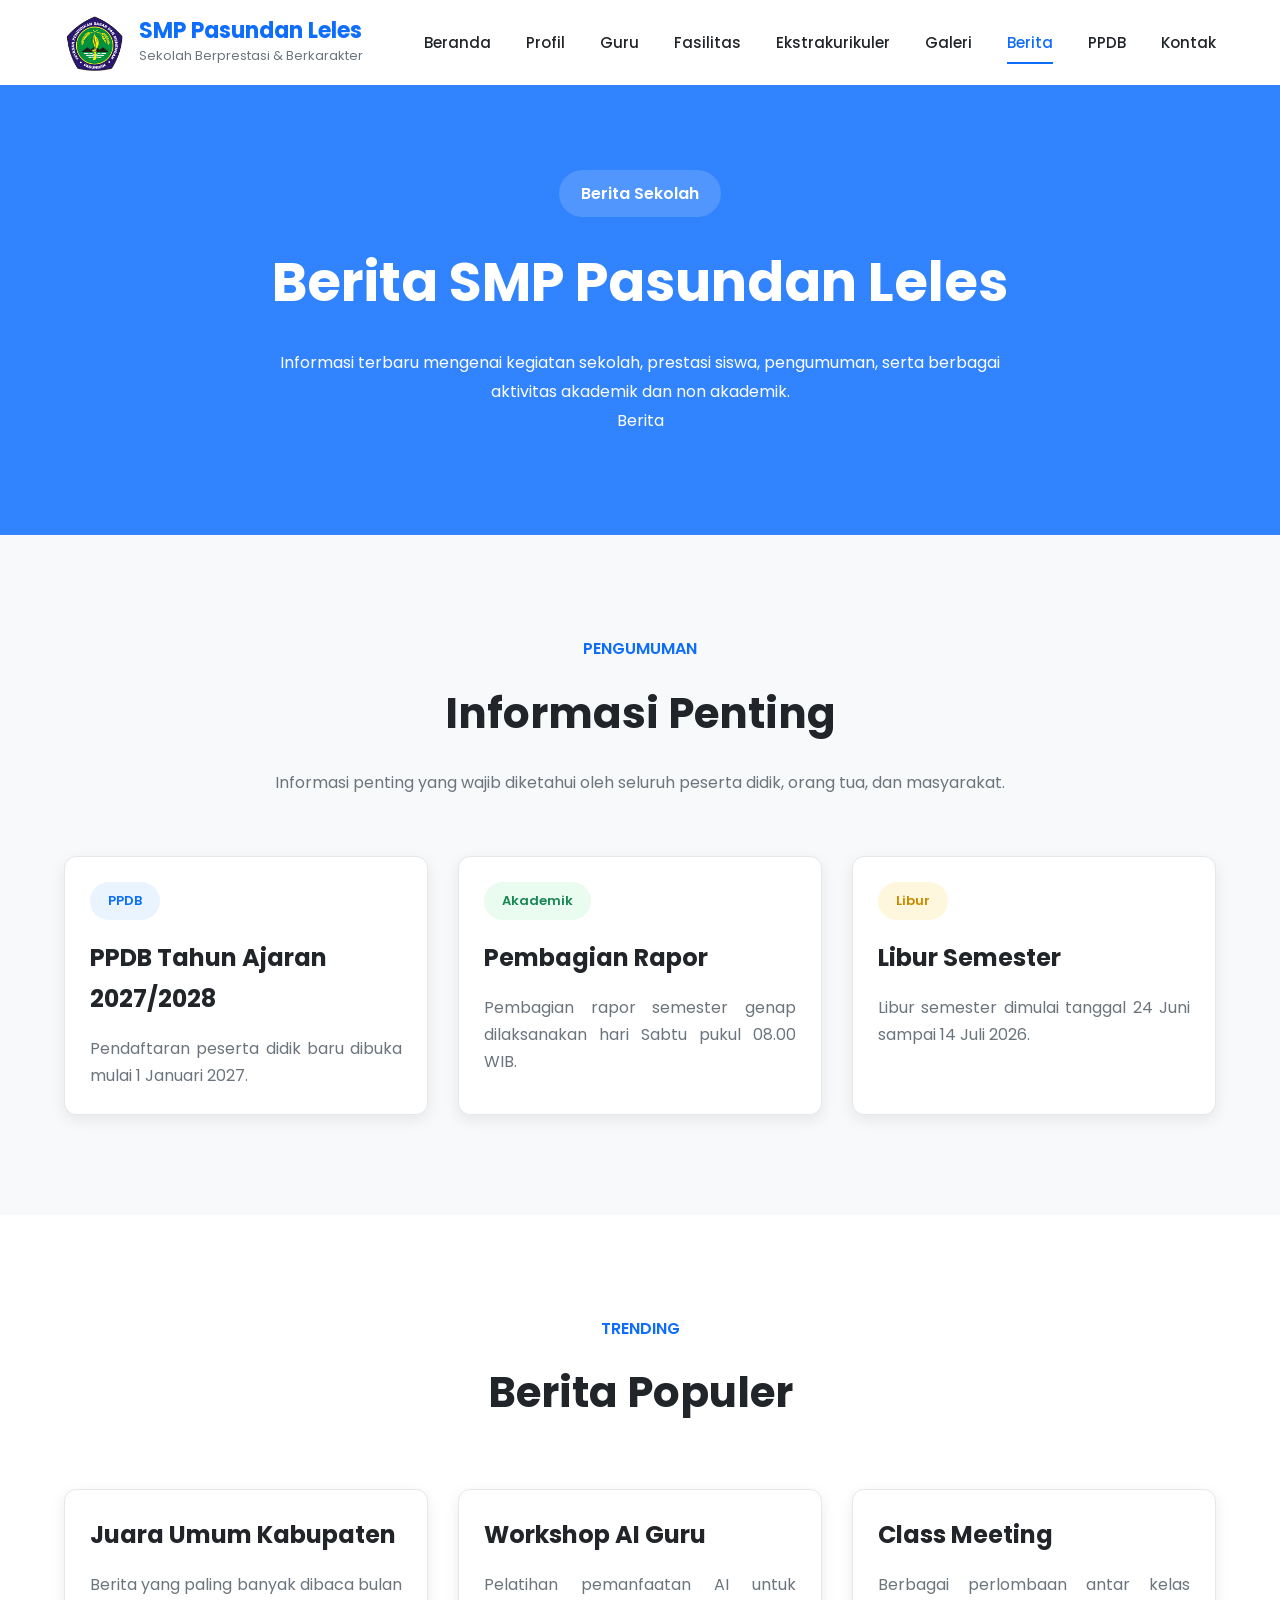
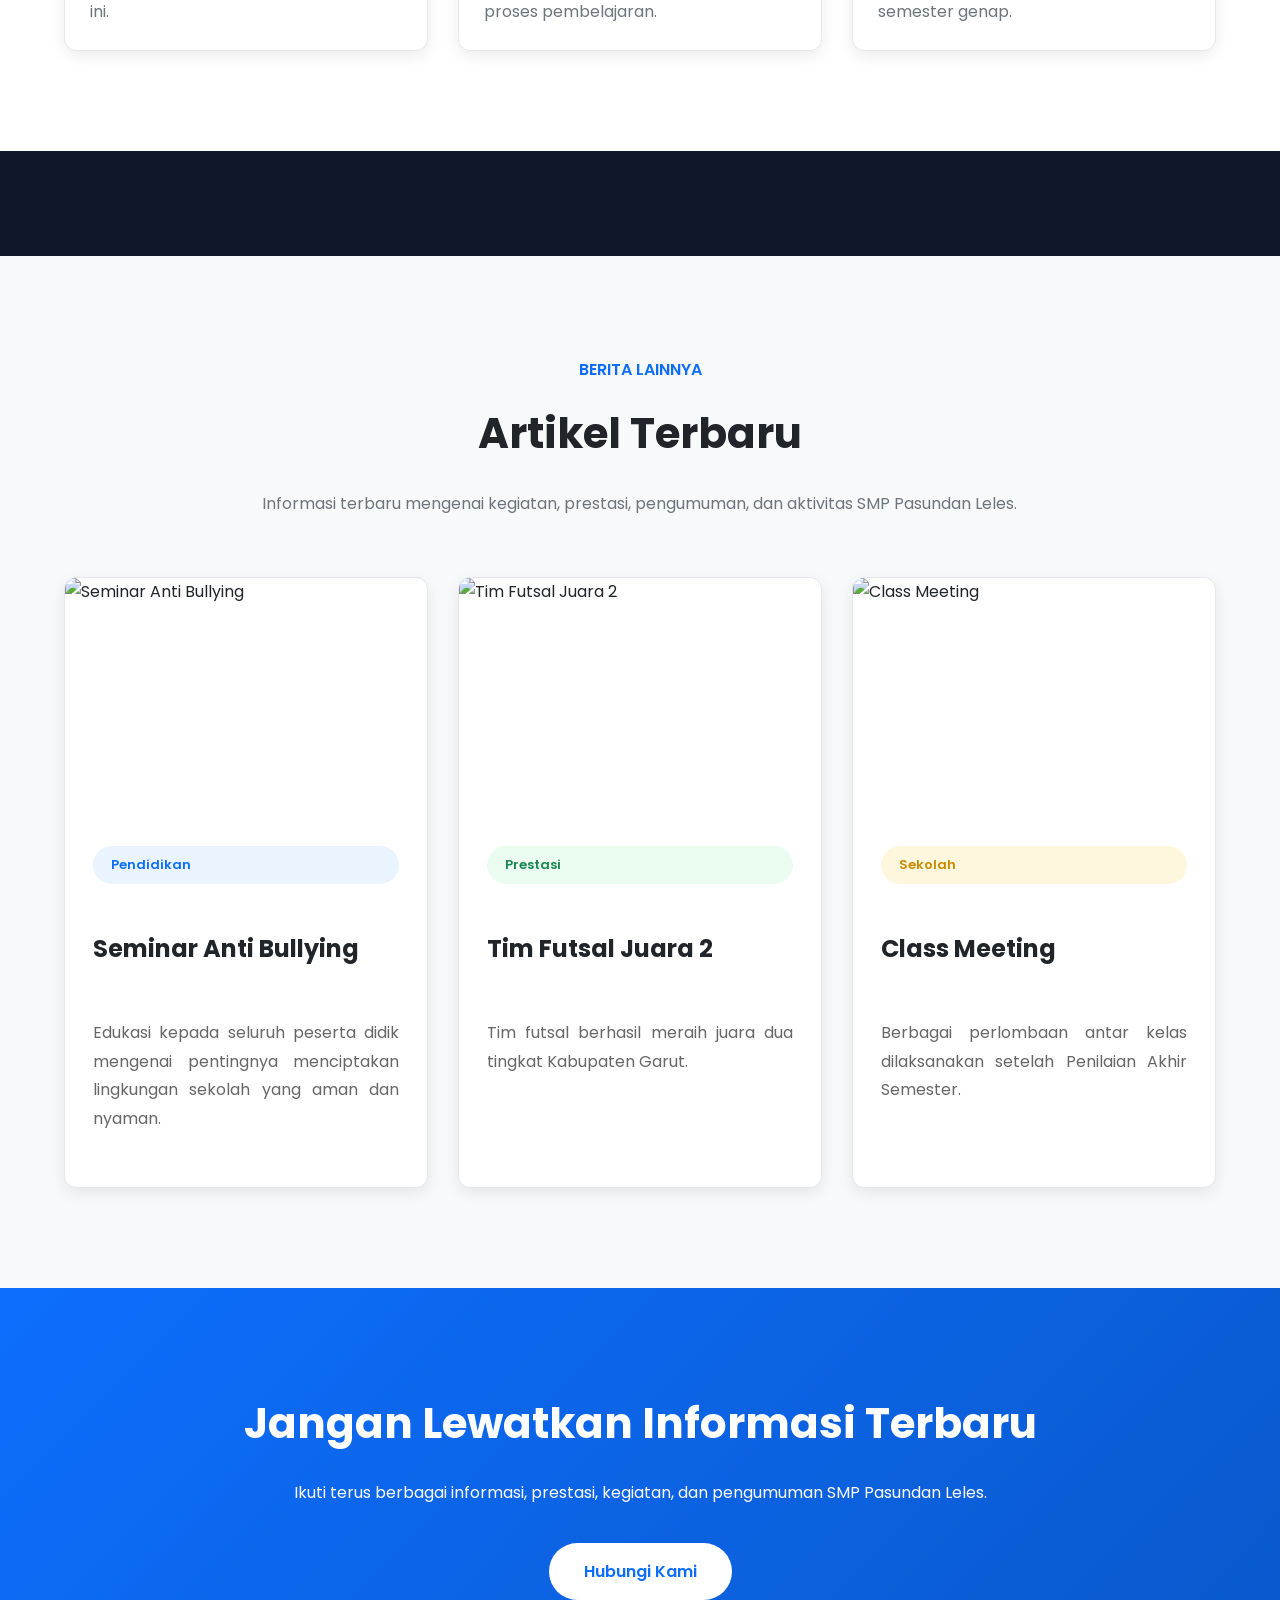
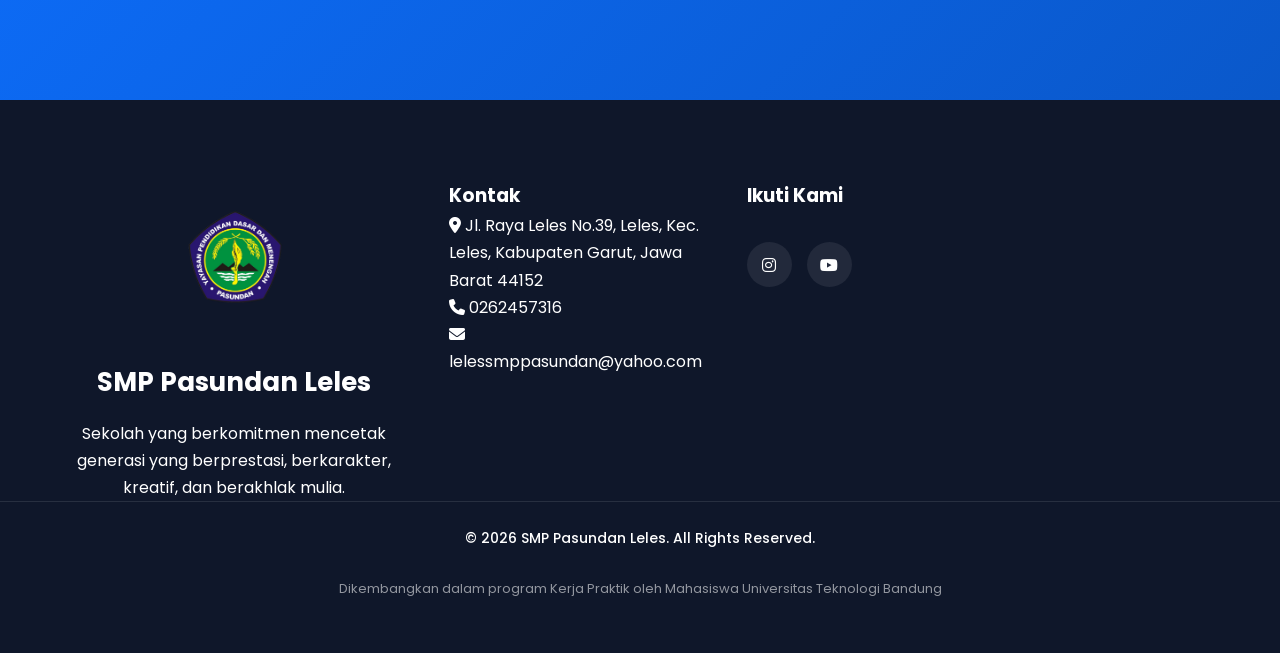
==== commit fab64980: "Add files via upload" ====
--- a/berita.html
+++ b/berita.html
@@ -528,7 +528,7 @@
 
                 <!-- ABOUT -->
 
-                <div class="footer-col">
+                <div class="footer-col footer-logo">
 
                     <img src="images/logo.png"
                         alt="Logo">
--- a/css/style.css
+++ b/css/style.css
@@ -3761,33 +3761,77 @@
 }
 
 
-/*=========================================
-            FOOTER LOGO
-=========================================*/
-
-.footer-logo{
-    flex-direction:column;
-    text-align:center;
-    gap:15px;
-}
-
-.footer-logo img{
-    width:100px;
-    height:100px;
-}
-.footer-logo h2{
-    font-size:26px;
-}
-
-.footer-logo span{
-    font-size:14px;
-}
-
-.footer-about p{
-    text-align:center;
-    margin-top:15px;
-}
-
+/* =========================================
+   FOOTER LOGO
+========================================= */
+
+.footer-logo {
+    display: flex;
+    flex-direction: column;
+    align-items: center;
+    justify-content: flex-start;
+    text-align: center;
+    gap: 15px;
+}
+
+.footer-logo img {
+    width: 100px;
+    height: 100px;
+    max-width: 100px;
+    object-fit: contain;
+    margin: 0 auto;
+}
+
+.footer-logo h3 {
+    font-size: 26px;
+    margin: 0;
+}
+
+.footer-logo p {
+    text-align: center;
+    margin: 0;
+    line-height: 1.7;
+}
+
+
+/* =========================================
+   FOOTER LOGO - MOBILE
+========================================= */
+
+@media (max-width: 768px) {
+
+    .footer-logo {
+        width: 100%;
+        display: flex;
+        flex-direction: column;
+        align-items: center;
+        justify-content: center;
+        text-align: center;
+        gap: 12px;
+    }
+
+    .footer-logo img {
+        width: 90px !important;
+        height: 90px !important;
+        max-width: 90px !important;
+        margin: 0 auto;
+        object-fit: contain;
+    }
+
+    .footer-logo h3 {
+        font-size: 24px;
+        margin: 0;
+    }
+
+    .footer-logo p {
+        max-width: 330px;
+        margin: 0 auto;
+        text-align: center;
+        font-size: 14px;
+        line-height: 1.7;
+    }
+
+}
 
 /*=========================================
             FOOTER TITLE
@@ -4587,6 +4631,8 @@
 
     /* ================= FOOTER ================= */
 
+/* ================= FOOTER ================= */
+
 .footer-wrapper{
     grid-template-columns:1fr;
     gap:40px;
@@ -4594,9 +4640,11 @@
 }
 
 .footer-logo{
+    display:flex;
     flex-direction:column;
     justify-content:center;
     align-items:center;
+    text-align:center;
     gap:12px;
     margin-bottom:15px;
 }
@@ -4605,6 +4653,7 @@
     width:90px;
     height:90px;
     object-fit:contain;
+    margin:0 auto;
 }
 
 .footer-logo h2{
@@ -4649,7 +4698,6 @@
     gap:10px;
     text-align:center;
 }
-
     /* ================= TABLE ================= */
 
     .training-table,
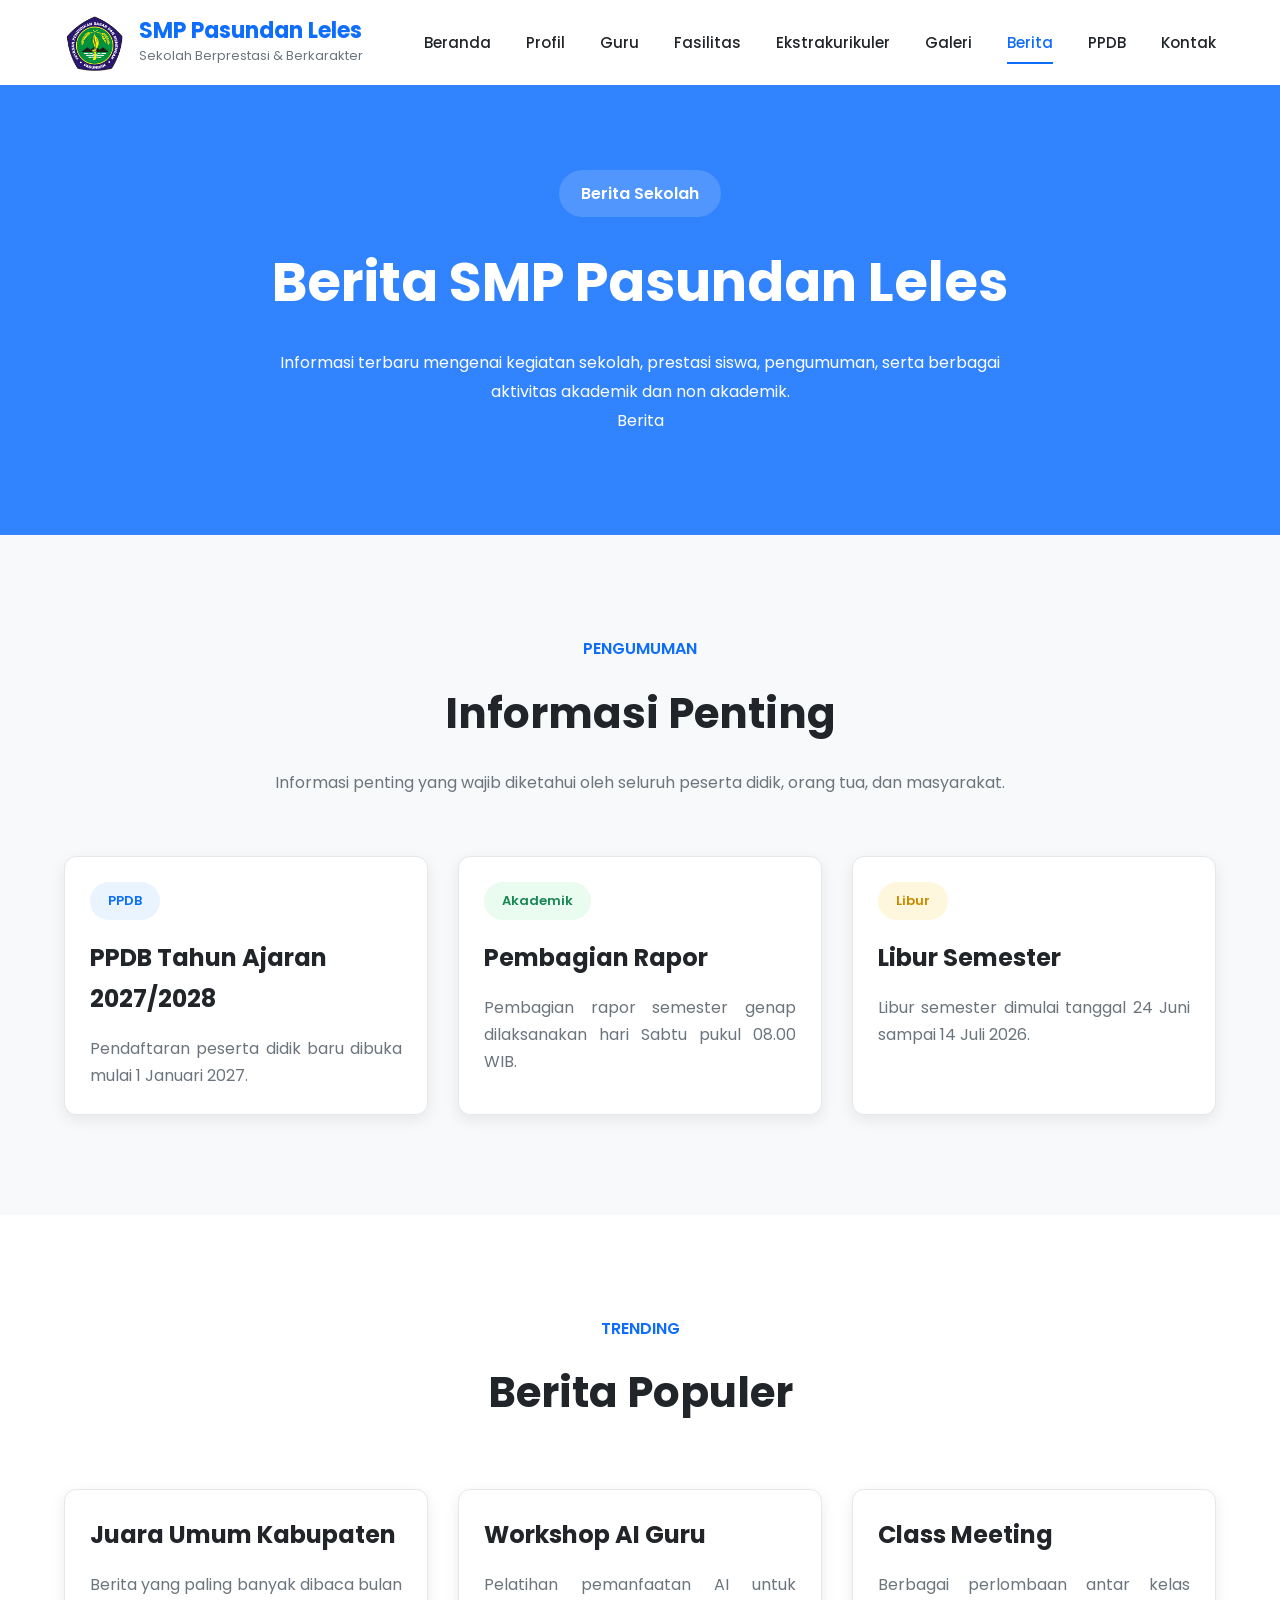
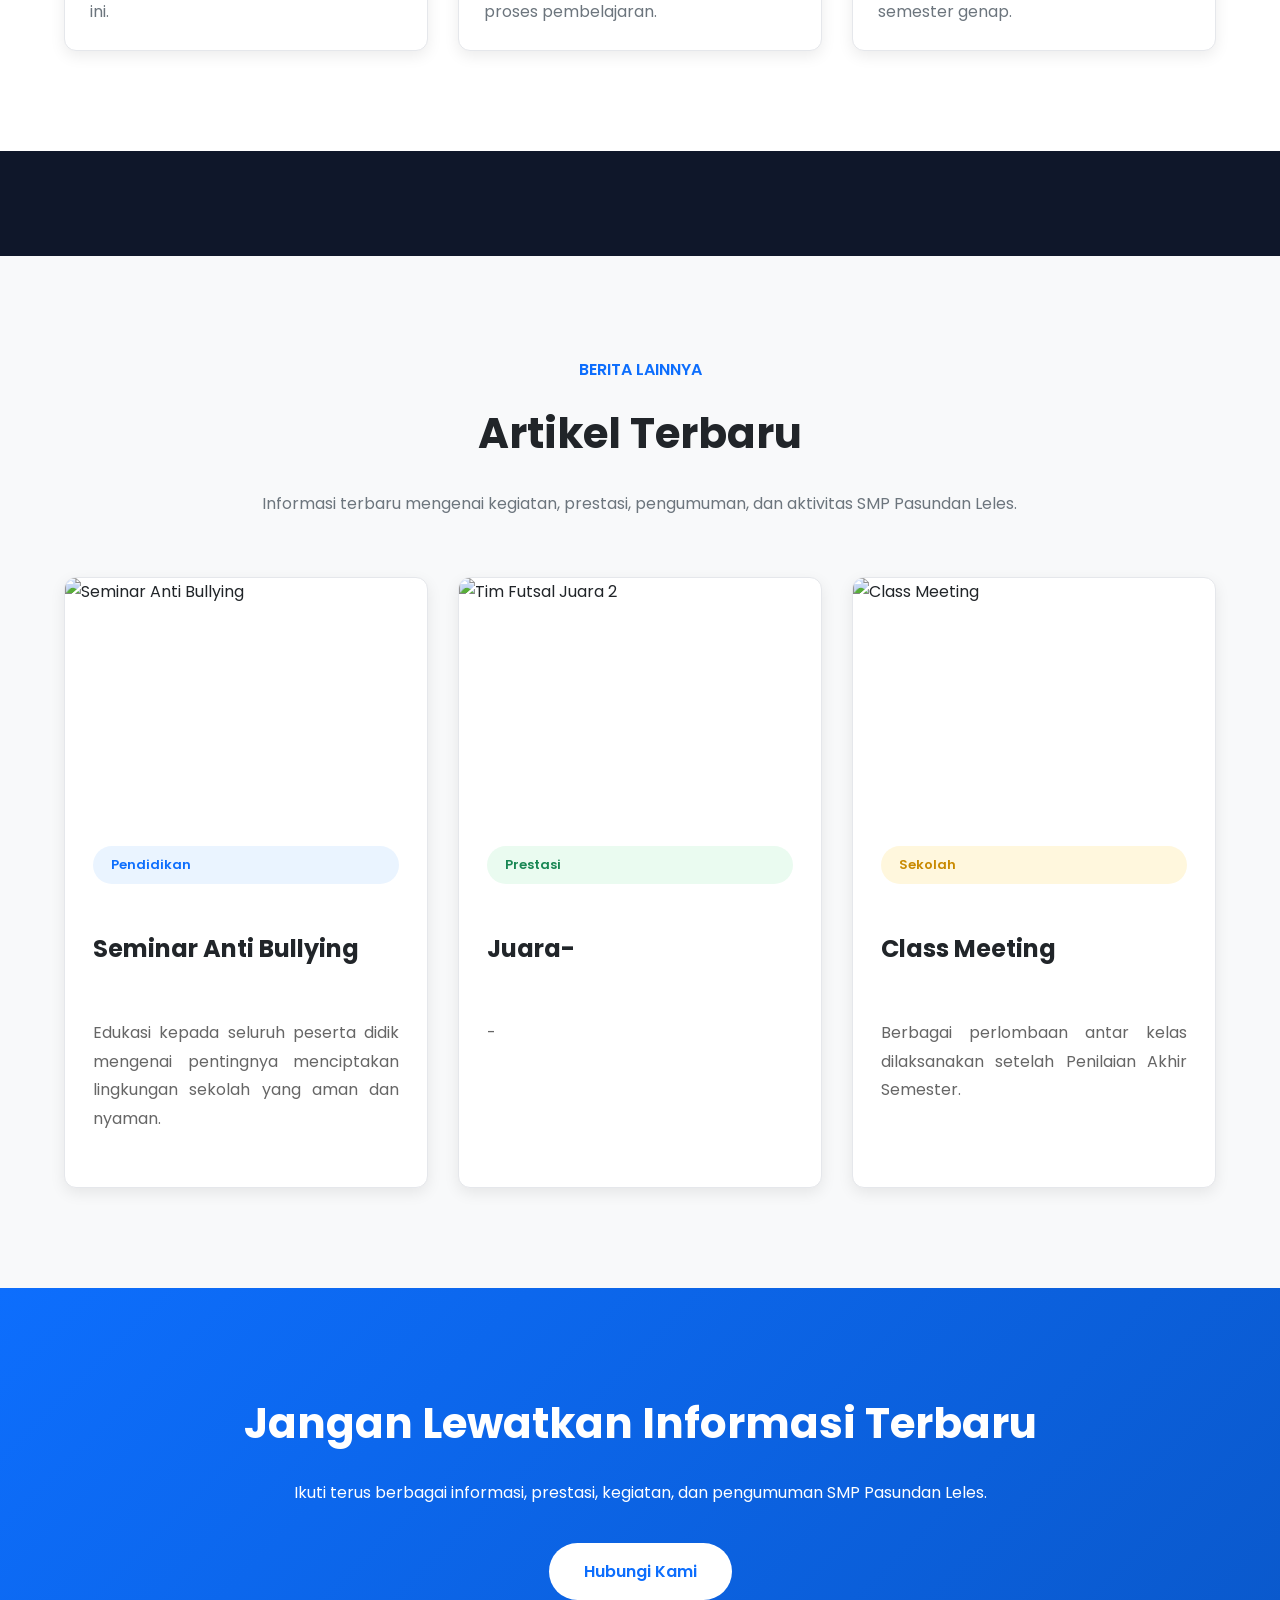
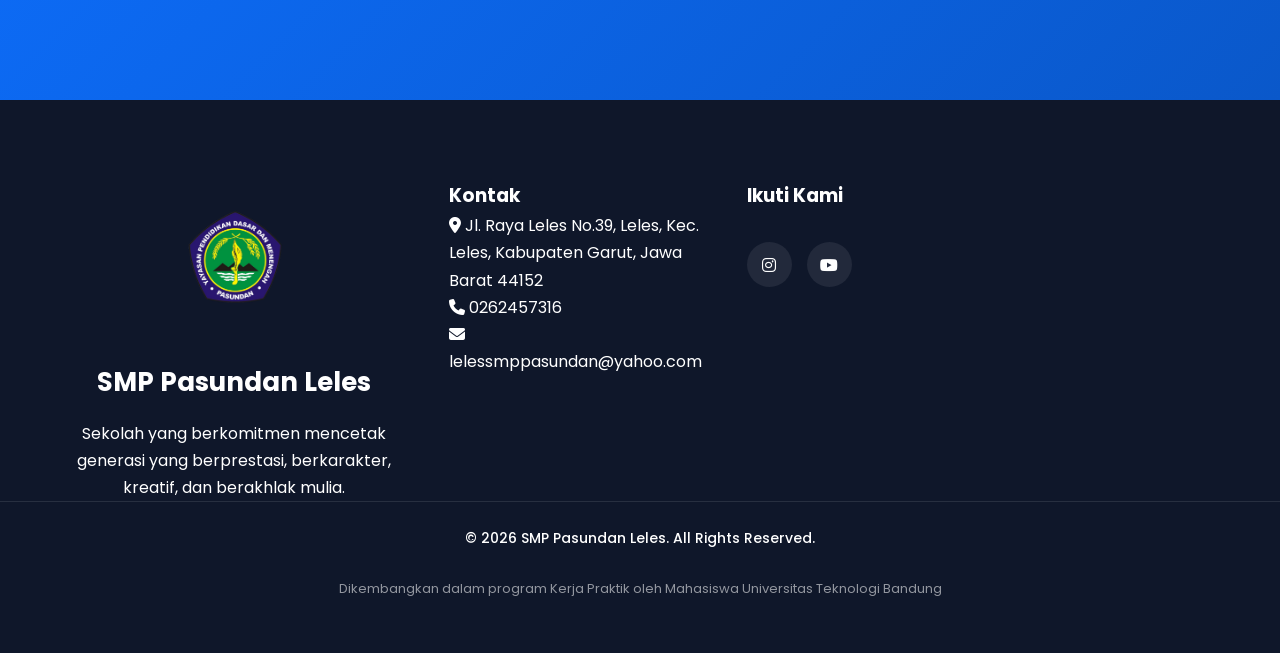
==== commit 3073aed5: "Add files via upload" ====
--- a/berita.html
+++ b/berita.html
@@ -431,11 +431,10 @@
                         Prestasi
                     </span>
 
-                    <h3>Tim Futsal Juara 2</h3>
-
-                    <p>
-                        Tim futsal berhasil meraih juara dua tingkat
-                        Kabupaten Garut.
+                    <h3>Juara-</h3>
+
+                    <p>
+                       -
                     </p>
 
                     </a>
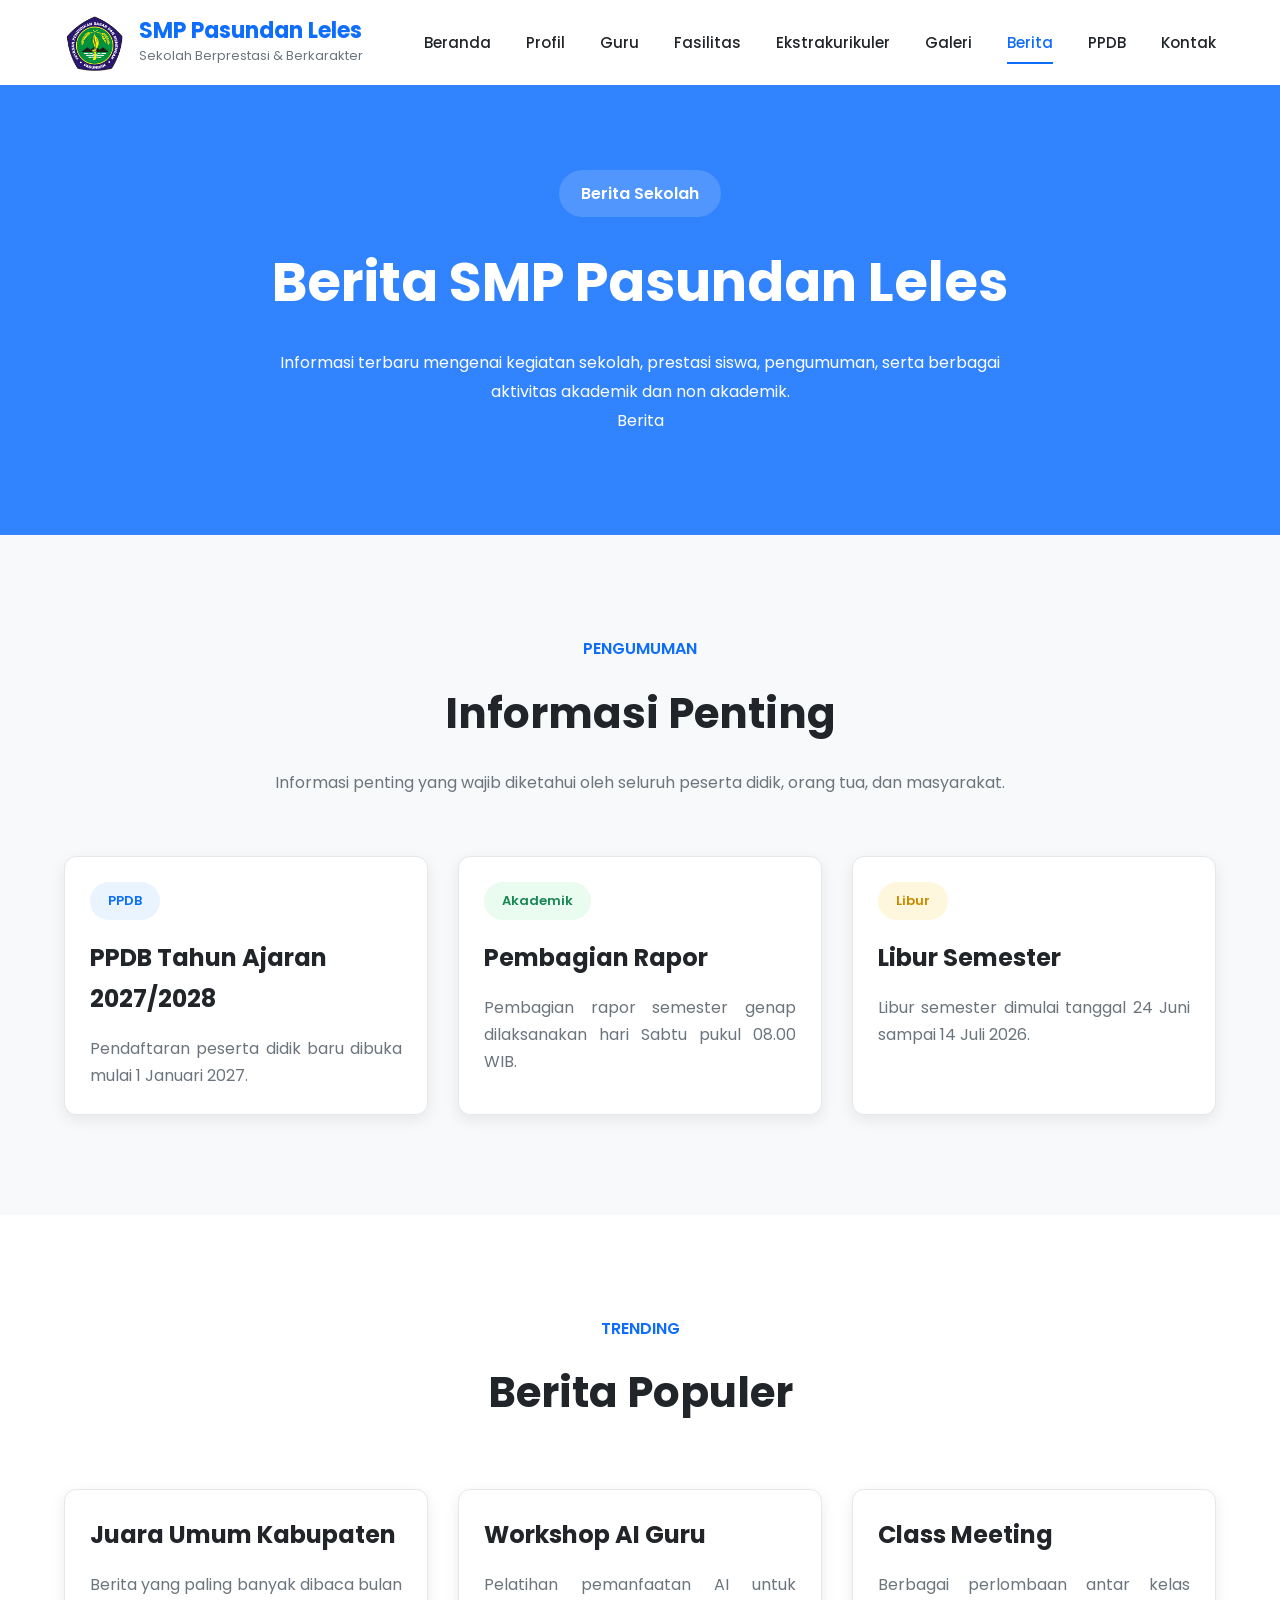
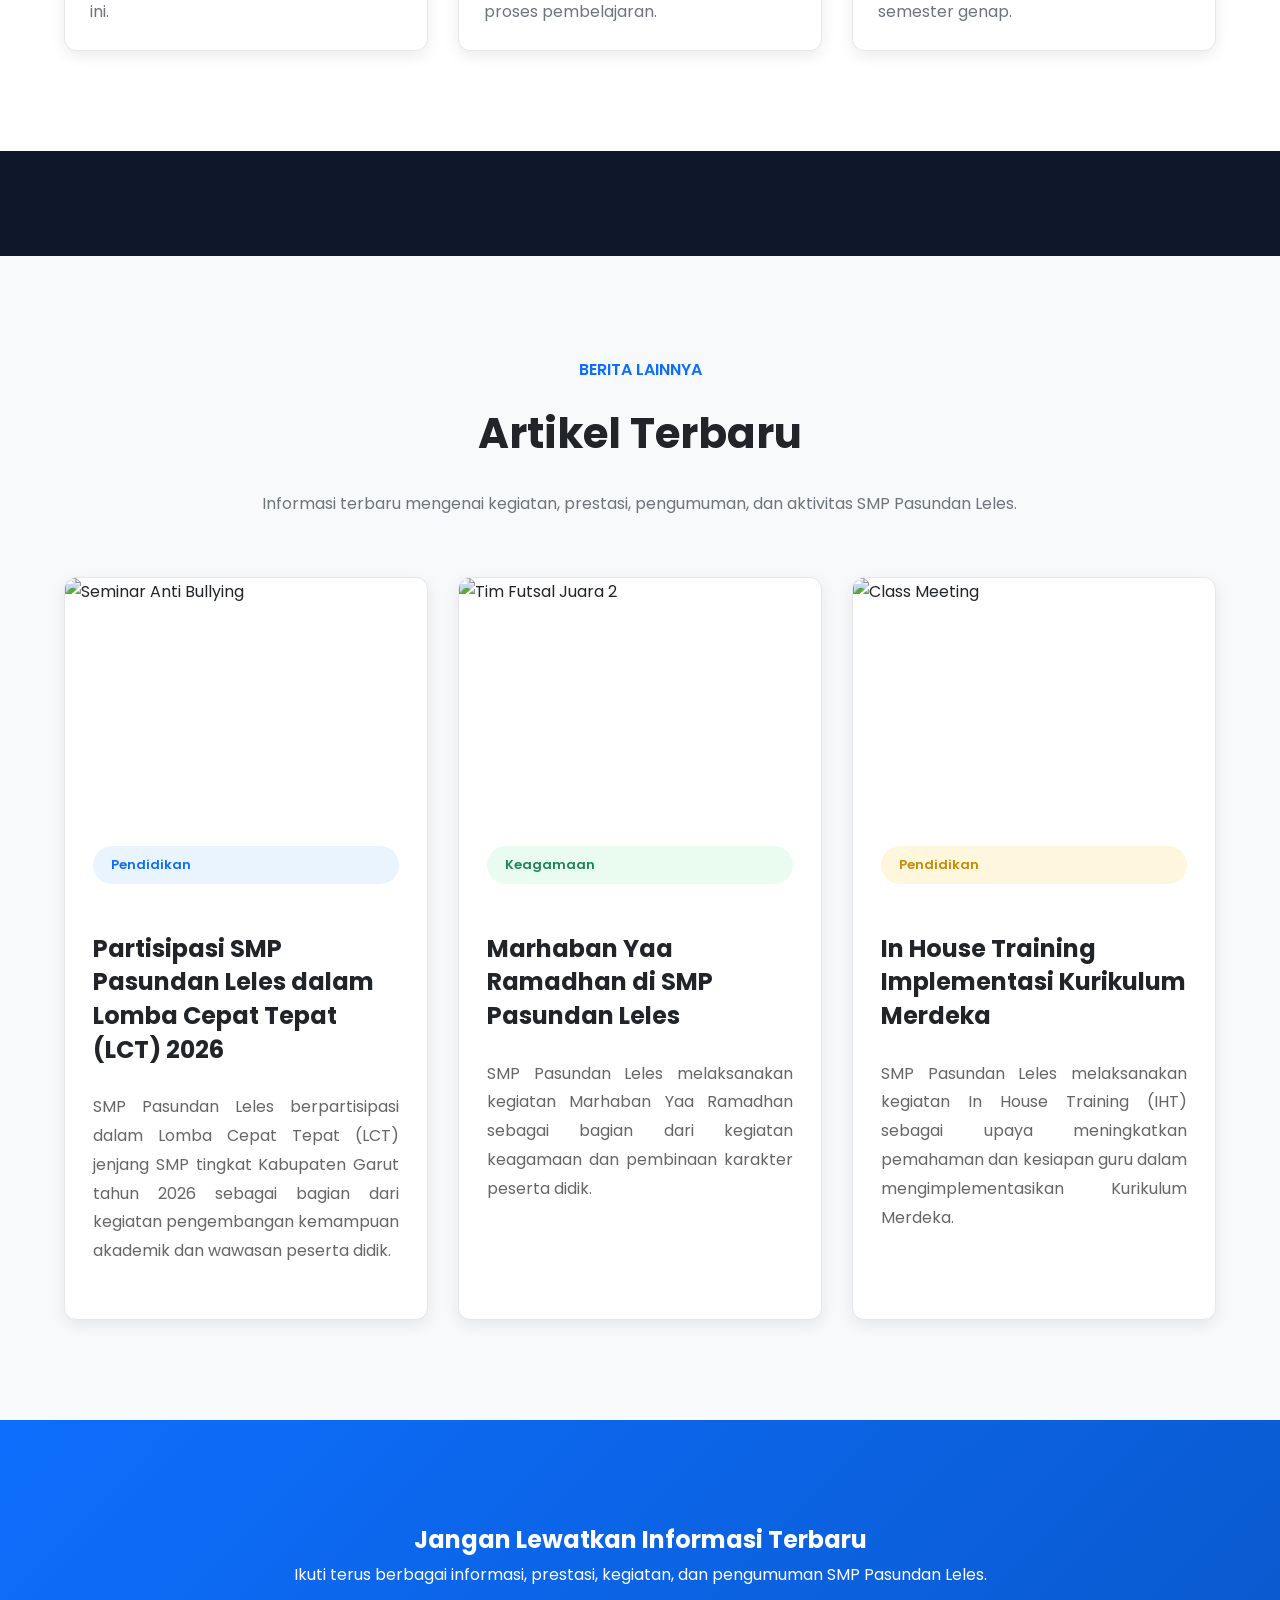
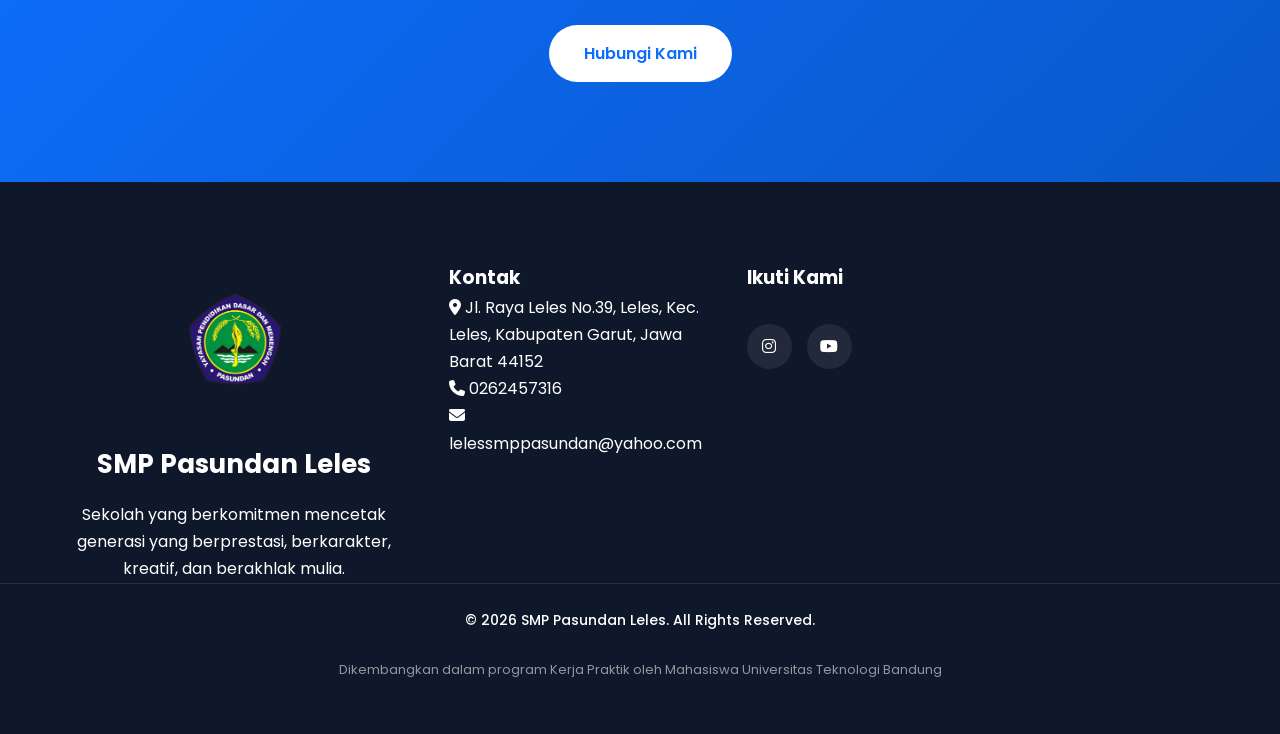
==== commit ff8c3e5d: "Add files via upload" ====
--- a/berita.html
+++ b/berita.html
@@ -394,7 +394,7 @@
             <article class="card news-card">
 
                 <div class="card-image">
-                    <img src="images/news4.jpg" alt="Seminar Anti Bullying">
+                    <img src="images/kegiatan10.jpg" alt="Seminar Anti Bullying">
                 </div>
 
                 <div class="card-body">
@@ -403,12 +403,10 @@
                         Pendidikan
                     </span>
 
-                    <h3>Seminar Anti Bullying</h3>
-
-                    <p>
-                        Edukasi kepada seluruh peserta didik mengenai
-                        pentingnya menciptakan lingkungan sekolah
-                        yang aman dan nyaman.
+                    <h3>Partisipasi SMP Pasundan Leles dalam Lomba Cepat Tepat (LCT) 2026</h3>
+
+                    <p>
+                        SMP Pasundan Leles berpartisipasi dalam Lomba Cepat Tepat (LCT) jenjang SMP tingkat Kabupaten Garut tahun 2026 sebagai bagian dari kegiatan pengembangan kemampuan akademik dan wawasan peserta didik.
                     </p>
 
                     </a>
@@ -422,19 +420,19 @@
             <article class="card news-card">
 
                 <div class="card-image">
-                    <img src="images/news5.jpg" alt="Tim Futsal Juara 2">
+                    <img src="images/kegiatan12.jpg" alt="Tim Futsal Juara 2">
                 </div>
 
                 <div class="card-body">
 
                     <span class="badge badge-success">
-                        Prestasi
+                        Keagamaan
                     </span>
 
-                    <h3>Juara-</h3>
-
-                    <p>
-                       -
+                    <h3>Marhaban Yaa Ramadhan di SMP Pasundan Leles         </h3>
+
+                    <p>
+                       SMP Pasundan Leles melaksanakan kegiatan Marhaban Yaa Ramadhan sebagai bagian dari kegiatan keagamaan dan pembinaan karakter peserta didik.
                     </p>
 
                     </a>
@@ -448,20 +446,19 @@
             <article class="card news-card">
 
                 <div class="card-image">
-                    <img src="images/news6.jpg" alt="Class Meeting">
+                    <img src="images/kegiatan13.jpg" alt="Class Meeting">
                 </div>
 
                 <div class="card-body">
 
                     <span class="badge badge-warning">
-                        Sekolah
+                        Pendidikan
                     </span>
 
-                    <h3>Class Meeting</h3>
-
-                    <p>
-                        Berbagai perlombaan antar kelas dilaksanakan
-                        setelah Penilaian Akhir Semester.
+                    <h3>In House Training Implementasi Kurikulum Merdeka</h3>
+
+                    <p>
+                        SMP Pasundan Leles melaksanakan kegiatan In House Training (IHT) sebagai upaya meningkatkan pemahaman dan kesiapan guru dalam mengimplementasikan Kurikulum Merdeka.
                     </p>
 
                     </a>
@@ -486,11 +483,11 @@
 
     <div class="container">
 
-        <h2>
+        <h1>
 
             Jangan Lewatkan Informasi Terbaru
 
-        </h2>
+        </h1>
 
         <p>
 
--- a/css/style.css
+++ b/css/style.css
@@ -6462,4 +6462,334 @@
         line-height: 1.6;
     }
 
+}
+
+/* ==================================================
+   GURU - RESPONSIVE MOBILE
+================================================== */
+
+@media (max-width: 768px) {
+
+    /* =========================================
+       HALAMAN GURU
+       2 FOTO KE SAMPING
+    ========================================= */
+
+    .teacher-page .teacher-grid {
+        display: grid;
+        grid-template-columns: repeat(2, minmax(0, 1fr)) !important;
+        gap: 15px;
+        width: 100%;
+    }
+
+    .teacher-page .teacher-card {
+        width: 100%;
+        min-width: 0;
+        overflow: hidden;
+    }
+
+    .teacher-page .teacher-image {
+        width: 100%;
+        height: 190px;
+        overflow: hidden;
+    }
+
+    .teacher-page .teacher-image img {
+        width: 100%;
+        height: 190px;
+        object-fit: cover;
+        object-position: center top;
+    }
+
+    .teacher-page .teacher-info {
+        padding: 15px 10px;
+    }
+
+    .teacher-page .teacher-info h3 {
+        font-size: 15px;
+        line-height: 1.4;
+        margin-bottom: 5px;
+    }
+
+    .teacher-page .teacher-info h4 {
+        font-size: 12px;
+        line-height: 1.4;
+        margin-bottom: 5px;
+    }
+
+    .teacher-page .teacher-info p {
+        font-size: 11px;
+        line-height: 1.5;
+    }
+
+
+    /* =========================================
+       GURU DI HALAMAN UTAMA / INDEX
+       2 FOTO KE SAMPING
+    ========================================= */
+
+    .teacher-preview .teacher-card {
+        width: 100%;
+        min-width: 0;
+    }
+
+    .teacher-preview .teacher-card img {
+        width: 100%;
+        height: 180px;
+        object-fit: cover;
+        object-position: center top;
+    }
+
+    .teacher-preview .teacher-info {
+        padding: 15px 10px;
+    }
+
+    .teacher-preview .teacher-info h3 {
+        font-size: 15px;
+        line-height: 1.4;
+    }
+
+    .teacher-preview .teacher-info h4 {
+        font-size: 12px;
+        line-height: 1.4;
+    }
+
+}
+
+/* ==================================================
+   RESPONSIVE KARTU GURU
+   DESKTOP 4 KOLOM
+   MOBILE 2 KOLOM
+================================================== */
+
+/* DESKTOP */
+.teacher-grid {
+    grid-template-columns: repeat(4, 1fr);
+    gap: 30px;
+}
+
+.teacher-card {
+    width: 100%;
+}
+
+/* FOTO DESKTOP */
+.teacher-card > img {
+    width: 100%;
+    height: 330px;
+    display: block;
+    object-fit: cover;
+}
+
+
+/* ==================================================
+   TABLET
+================================================== */
+
+@media (max-width: 992px) {
+
+    .teacher-grid {
+        grid-template-columns: repeat(2, 1fr);
+        gap: 20px;
+    }
+
+    .teacher-card > img {
+        height: 280px;
+    }
+
+}
+
+
+/* ==================================================
+   MOBILE
+================================================== */
+
+@media (max-width: 768px) {
+
+    .teacher-grid {
+        display: grid !important;
+        grid-template-columns: repeat(2, minmax(0, 1fr)) !important;
+        gap: 14px !important;
+    }
+
+    .teacher-card {
+        width: 100% !important;
+        min-width: 0 !important;
+    }
+
+    .teacher-card > img {
+        width: 100% !important;
+        height: 180px !important;
+        object-fit: cover !important;
+        display: block;
+    }
+
+    .teacher-info {
+        padding: 12px 8px !important;
+    }
+
+    .teacher-info h3 {
+        font-size: 15px !important;
+        line-height: 1.3;
+        margin-bottom: 5px;
+    }
+
+    .teacher-info span {
+        font-size: 11px !important;
+        line-height: 1.4;
+    }
+
+    .teacher-info p {
+        font-size: 11px !important;
+        margin-top: 4px;
+    }
+
+}
+
+
+/* ==================================================
+   HP KECIL
+================================================== */
+
+@media (max-width: 480px) {
+
+    .teacher-grid {
+        grid-template-columns: repeat(2, minmax(0, 1fr)) !important;
+        gap: 10px !important;
+    }
+
+    .teacher-card > img {
+        height: 145px !important;
+    }
+
+    .teacher-info {
+        padding: 10px 5px !important;
+    }
+
+    .teacher-info h3 {
+        font-size: 13px !important;
+    }
+
+    .teacher-info span {
+        font-size: 10px !important;
+    }
+
+    .teacher-info p {
+        font-size: 10px !important;
+    }
+
+}
+
+/* ==================================================
+   PREVIEW GURU DI INDEX.HTML
+   KHUSUS HALAMAN UTAMA
+================================================== */
+
+/* DESKTOP */
+.teacher-preview .teacher-wrapper {
+    display: grid;
+    grid-template-columns: repeat(4, 1fr);
+    gap: 25px;
+}
+
+.teacher-preview .teacher-card {
+    width: 100%;
+    min-width: 0;
+}
+
+.teacher-preview .teacher-card > img {
+    width: 100%;
+    height: 260px;
+    object-fit: contain;
+    background: #f5f5f5;
+    display: block;
+}
+
+
+/* ==================================================
+   TABLET
+================================================== */
+
+@media (max-width: 992px) {
+
+    .teacher-preview .teacher-wrapper {
+        grid-template-columns: repeat(2, 1fr);
+        gap: 20px;
+    }
+
+    .teacher-preview .teacher-card > img {
+        height: 230px;
+        object-fit: contain;
+    }
+
+}
+
+
+/* ==================================================
+   MOBILE
+================================================== */
+
+@media (max-width: 768px) {
+
+    .teacher-preview .teacher-wrapper {
+        display: grid !important;
+        grid-template-columns: repeat(2, minmax(0, 1fr)) !important;
+        gap: 12px !important;
+    }
+
+    .teacher-preview .teacher-card {
+        width: 100% !important;
+        min-width: 0 !important;
+    }
+
+    .teacher-preview .teacher-card > img {
+        width: 100% !important;
+        height: 170px !important;
+        object-fit: contain !important;
+        background: #f5f5f5;
+    }
+
+    .teacher-preview .teacher-info {
+        padding: 10px 7px !important;
+    }
+
+    .teacher-preview .teacher-info h3 {
+        font-size: 14px !important;
+        line-height: 1.3;
+    }
+
+    .teacher-preview .teacher-info p {
+        font-size: 10px !important;
+        line-height: 1.4;
+    }
+
+}
+
+
+/* ==================================================
+   HP KECIL
+================================================== */
+
+@media (max-width: 480px) {
+
+    .teacher-preview .teacher-wrapper {
+        grid-template-columns: repeat(2, minmax(0, 1fr)) !important;
+        gap: 10px !important;
+    }
+
+    .teacher-preview .teacher-card > img {
+        height: 140px !important;
+    }
+
+    .teacher-preview .teacher-info {
+        padding: 8px 5px !important;
+    }
+
+    .teacher-preview .teacher-info h3 {
+        font-size: 12px !important;
+    }
+
+    .teacher-preview .teacher-info p {
+        font-size: 9px !important;
+    }
+
 }
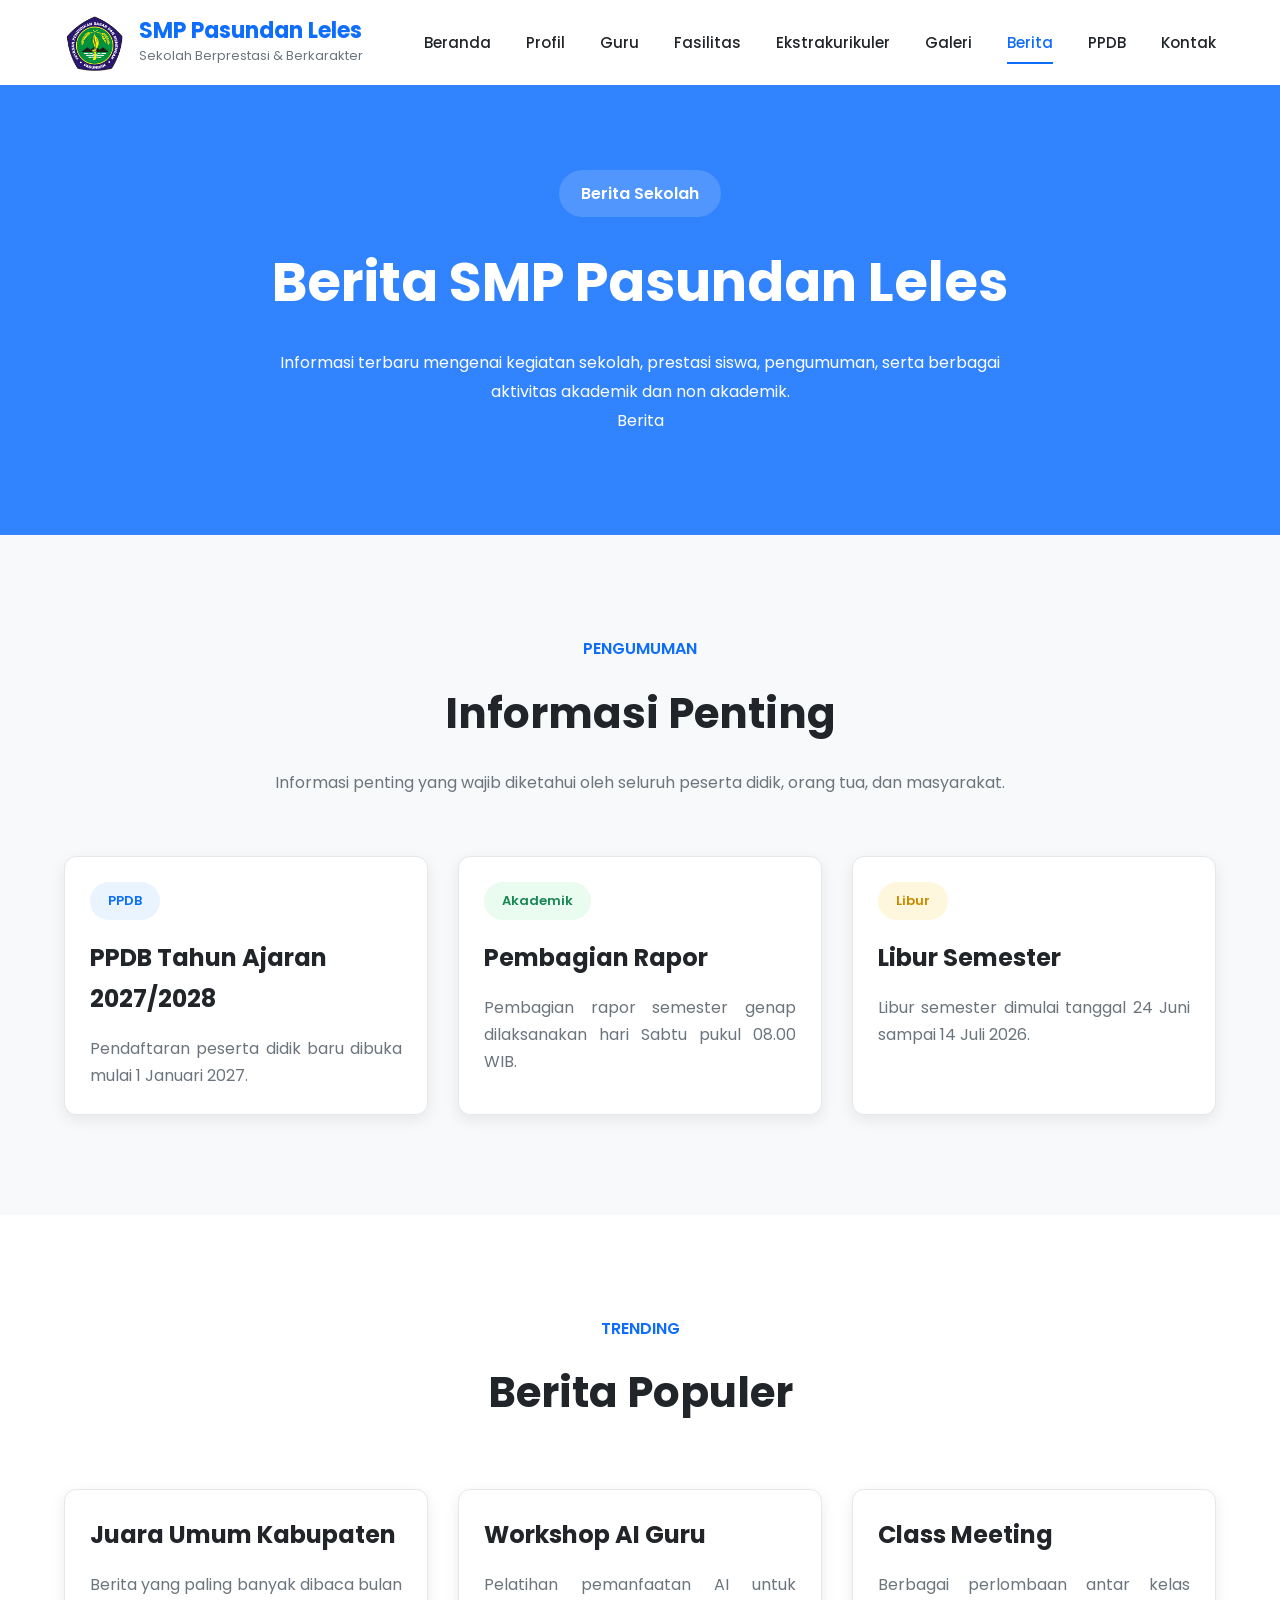
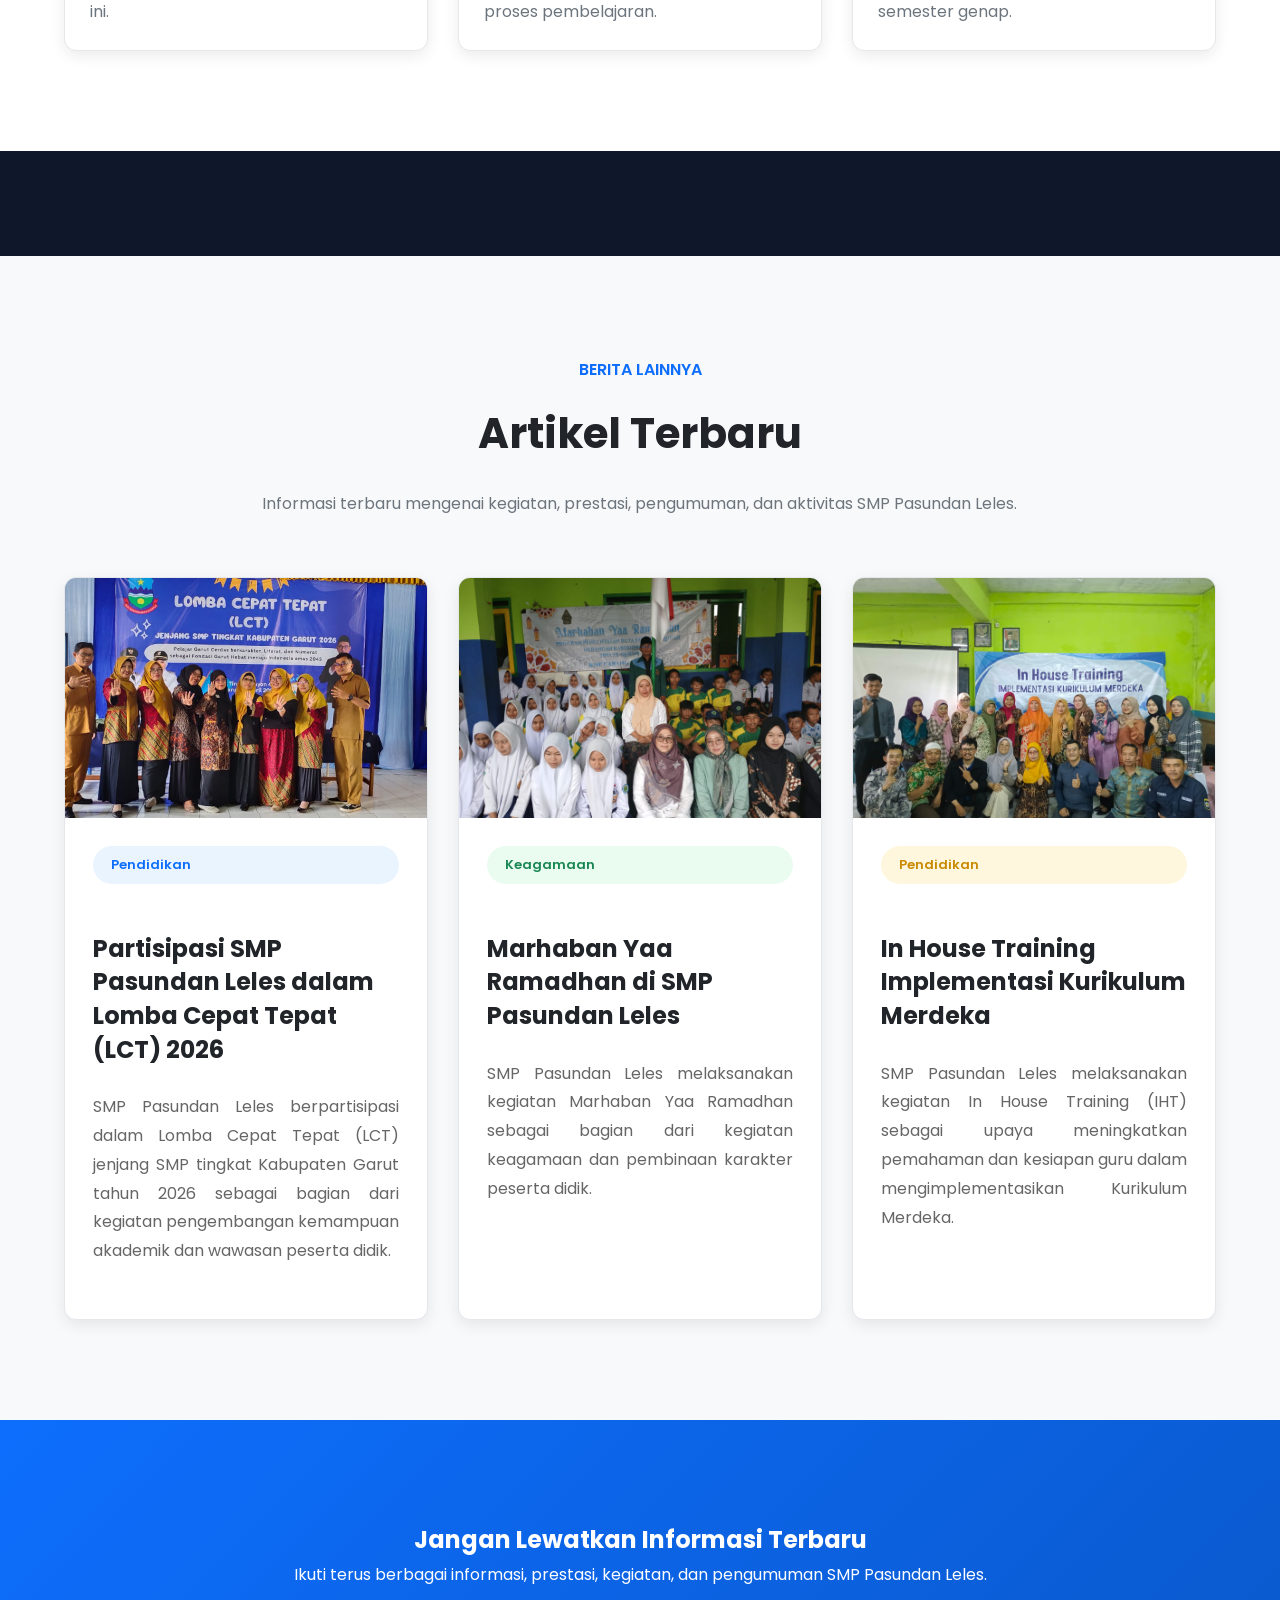
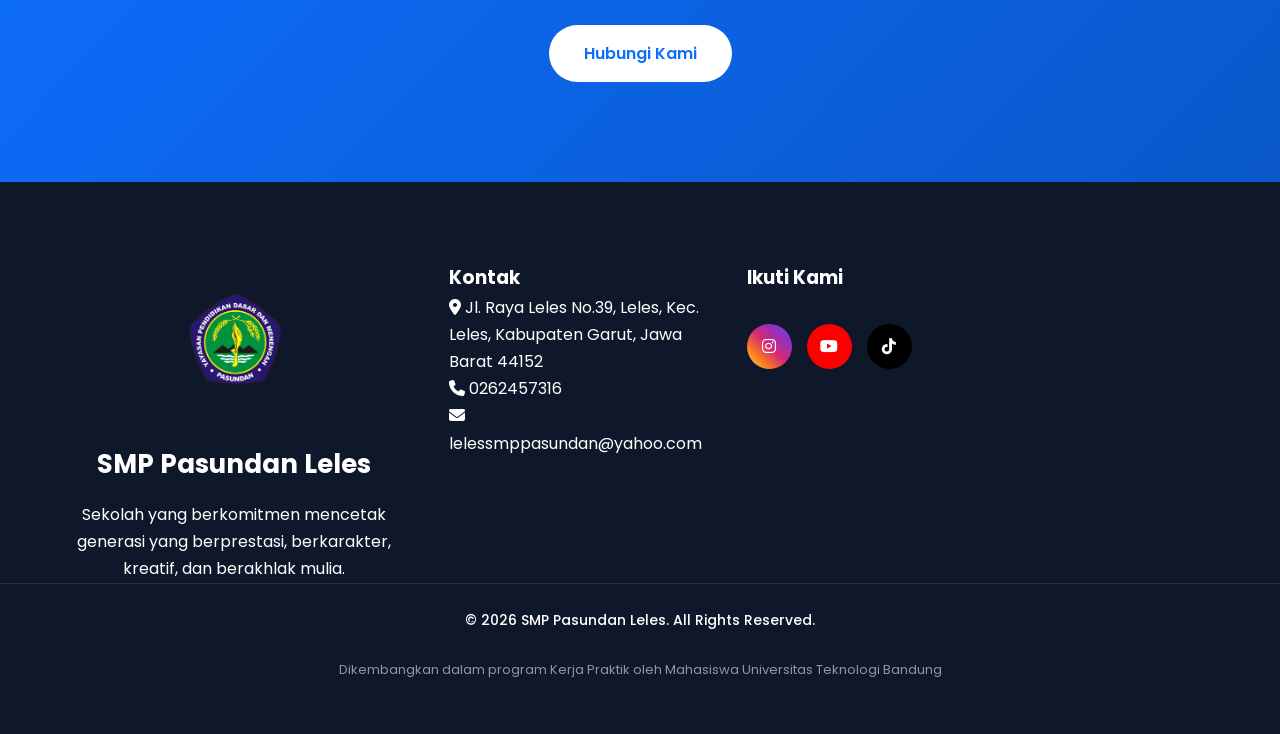
==== commit ba401ca8: "Add files via upload" ====
--- a/berita.html
+++ b/berita.html
@@ -600,6 +600,13 @@
             <i class="fa-brands fa-youtube"></i>
         </a>
 
+         <a href="https://www.tiktok.com/@smp.pasundan.leles"
+       target="_blank"
+       rel="noopener noreferrer"
+       aria-label="TikTok SMP Pasundan Leles">
+        <i class="fab fa-tiktok"></i>
+    </a>
+
              </div>
 
                 </div>
--- a/css/style.css
+++ b/css/style.css
@@ -6792,4 +6792,1514 @@
         font-size: 9px !important;
     }
 
+}
+
+/* =========================
+   PERBAIKAN VISI & MISI MOBILE
+   ========================= */
+@media (max-width: 768px) {
+
+    .vision-mission,
+    .visi-misi,
+    .vision-card,
+    .mission-card {
+        padding: 30px 25px !important;
+        margin-bottom: 25px !important;
+        min-height: auto !important;
+        height: auto !important;
+    }
+
+    .vision-mission h2,
+    .visi-misi h2,
+    .vision-card h2,
+    .mission-card h2 {
+        font-size: 32px !important;
+        margin-bottom: 20px !important;
+    }
+
+    .vision-mission p,
+    .visi-misi p,
+    .vision-card p,
+    .mission-card p {
+        font-size: 18px !important;
+        line-height: 1.7 !important;
+        margin-bottom: 0 !important;
+    }
+
+    .vision-mission .icon,
+    .visi-misi .icon,
+    .vision-card .icon,
+    .mission-card .icon {
+        width: 100px !important;
+        height: 100px !important;
+        margin-bottom: 25px !important;
+    }
+}
+
+@media (max-width: 768px) {
+
+    /* Kartu Visi & Misi */
+    .vision-card,
+    .mission-card,
+    .visi-card,
+    .misi-card {
+        padding: 20px 20px !important;
+        margin-bottom: 18px !important;
+        min-height: 0 !important;
+        height: auto !important;
+    }
+
+    /* Icon */
+    .vision-card .icon,
+    .mission-card .icon,
+    .visi-card .icon,
+    .misi-card .icon {
+        width: 75px !important;
+        height: 75px !important;
+        margin: 0 0 18px 0 !important;
+    }
+
+    /* Judul */
+    .vision-card h2,
+    .mission-card h2,
+    .visi-card h2,
+    .misi-card h2 {
+        font-size: 28px !important;
+        margin: 0 0 15px 0 !important;
+    }
+
+    /* Isi */
+    .vision-card p,
+    .mission-card p,
+    .visi-card p,
+    .misi-card p {
+        font-size: 16px !important;
+        line-height: 1.5 !important;
+        margin: 0 !important;
+    }
+
+    /* List pada Misi */
+    .mission-card ul,
+    .misi-card ul {
+        margin: 0 !important;
+        padding-left: 20px !important;
+    }
+
+    .mission-card li,
+    .misi-card li {
+        font-size: 16px !important;
+        line-height: 1.5 !important;
+        margin-bottom: 8px !important;
+    }
+}
+
+/* =========================================
+   FIX BERITA & INFORMASI - MOBILE
+   SMP PASUNDAN LELES
+========================================= */
+
+@media (max-width: 768px) {
+
+    /* Semua grid 3 kolom menjadi 1 kolom */
+    .grid-3 {
+        grid-template-columns: 1fr !important;
+        gap: 20px !important;
+        width: 100%;
+    }
+
+    /* Semua card tidak boleh melebar */
+    .grid-3 > *,
+    .news-card,
+    .card {
+        width: 100%;
+        min-width: 0;
+        max-width: 100%;
+        box-sizing: border-box;
+    }
+
+    /* Judul card */
+    .card-body h3,
+    .news-card h3 {
+        font-size: 21px;
+        line-height: 1.4;
+        overflow-wrap: break-word;
+        word-break: normal;
+    }
+
+    /* Isi card */
+    .card-body p,
+    .news-card p {
+        font-size: 15px;
+        line-height: 1.7;
+        overflow-wrap: break-word;
+    }
+
+    /* Gambar */
+    .card-image,
+    .news-card .card-image {
+        width: 100%;
+        overflow: hidden;
+    }
+
+    .card-image img,
+    .news-card .card-image img {
+        width: 100%;
+        height: 220px;
+        object-fit: cover;
+        display: block;
+    }
+}
+
+
+/* HP kecil */
+@media (max-width: 480px) {
+
+    .grid-3 {
+        grid-template-columns: 1fr !important;
+        gap: 18px !important;
+    }
+
+    .card-body {
+        padding: 20px;
+    }
+
+    .card-body h3,
+    .news-card h3 {
+        font-size: 20px;
+    }
+
+    .card-body p,
+    .news-card p {
+        font-size: 14px;
+    }
+
+    .card-image img,
+    .news-card .card-image img {
+        height: 200px;
+    }
+}
+
+/* ==================================================
+   WAKIL KEPALA SEKOLAH - MOBILE
+================================================== */
+
+@media (max-width: 768px) {
+
+    .vice-wrapper {
+        display: grid;
+        grid-template-columns: 1fr;
+        gap: 20px;
+    }
+
+    .vice-card {
+        width: 100%;
+        min-width: 0;
+        overflow: hidden;
+    }
+
+    .vice-card img {
+        width: 100%;
+        height: 300px !important;
+        object-fit: cover;
+        object-position: center top;
+        display: block;
+    }
+
+    .vice-content {
+        padding: 18px;
+    }
+
+    .vice-content h3 {
+        font-size: 20px;
+        line-height: 1.4;
+        margin-bottom: 6px;
+    }
+
+    .vice-content span {
+        font-size: 14px;
+        line-height: 1.5;
+    }
+}
+
+
+/* HP kecil */
+@media (max-width: 480px) {
+
+    .vice-card img {
+        height: 250px !important;
+    }
+
+    .vice-content {
+        padding: 15px;
+    }
+
+    .vice-content h3 {
+        font-size: 18px;
+    }
+
+    .vice-content span {
+        font-size: 13px;
+    }
+}
+
+/* =========================================
+   WAKIL KEPALA SEKOLAH - MOBILE
+   FOTO TIDAK DIPOTONG
+========================================= */
+
+@media (max-width: 768px) {
+
+    .vice-wrapper {
+        display: grid;
+        grid-template-columns: 1fr;
+        gap: 20px;
+    }
+
+    .vice-card {
+        width: 100%;
+        min-width: 0;
+        overflow: hidden;
+    }
+
+    .vice-card img {
+        width: 100%;
+        height: 260px !important;
+        object-fit: contain !important;
+        object-position: center;
+        display: block;
+        background: #f5f5f5;
+    }
+
+    .vice-content {
+        padding: 18px;
+    }
+
+    .vice-content h3 {
+        font-size: 20px;
+        line-height: 1.4;
+        margin-bottom: 6px;
+    }
+
+    .vice-content span {
+        font-size: 14px;
+        line-height: 1.5;
+    }
+}
+
+
+/* HP kecil */
+@media (max-width: 480px) {
+
+    .vice-card img {
+        height: 230px !important;
+    }
+
+    .vice-content {
+        padding: 15px;
+    }
+
+    .vice-content h3 {
+        font-size: 18px;
+    }
+
+    .vice-content span {
+        font-size: 13px;
+    }
+}
+
+/* =========================================
+   GALERI SEKOLAH
+========================================= */
+
+.gallery-grid {
+    display: grid;
+    grid-template-columns: repeat(3, 1fr);
+    gap: 25px;
+    margin-top: 40px;
+}
+
+.gallery-card {
+    background: #fff;
+    border-radius: 16px;
+    overflow: hidden;
+    border: 1px solid #e5e7eb;
+    box-shadow: 0 8px 20px rgba(0, 0, 0, 0.06);
+}
+
+.gallery-card img {
+    width: 100%;
+    height: 240px;
+    object-fit: cover;
+    display: block;
+}
+
+.gallery-content {
+    padding: 20px;
+}
+
+.gallery-content h3 {
+    margin: 0 0 8px;
+    font-size: 20px;
+    line-height: 1.4;
+    color: #111827;
+}
+
+.gallery-content p {
+    margin: 0;
+    font-size: 15px;
+    line-height: 1.6;
+    color: #64748b;
+}
+
+
+/* =========================================
+   TABLET
+========================================= */
+
+@media (max-width: 768px) {
+
+    .gallery-grid {
+        grid-template-columns: repeat(2, 1fr);
+        gap: 20px;
+        margin-top: 30px;
+    }
+
+    .gallery-card img {
+        height: 220px;
+    }
+
+    .gallery-content {
+        padding: 16px;
+    }
+
+    .gallery-content h3 {
+        font-size: 18px;
+    }
+
+    .gallery-content p {
+        font-size: 14px;
+    }
+}
+
+
+/* =========================================
+   HP
+========================================= */
+
+@media (max-width: 480px) {
+
+    .gallery-grid {
+        grid-template-columns: 1fr;
+        gap: 20px;
+    }
+
+    .gallery-card img {
+        height: 220px;
+    }
+
+    .gallery-content {
+        padding: 16px;
+    }
+
+    .gallery-content h3 {
+        font-size: 18px;
+    }
+
+    .gallery-content p {
+        font-size: 14px;
+    }
+}
+
+/* =========================================
+   GALERI SEKOLAH
+========================================= */
+
+.gallery-wrapper {
+    display: grid;
+    grid-template-columns: repeat(3, 1fr);
+    gap: 25px;
+    margin-top: 40px;
+}
+
+.gallery-item {
+    width: 100%;
+    height: 240px;
+    border-radius: 16px;
+    overflow: hidden;
+    background: #f5f5f5;
+    border: 1px solid #e5e7eb;
+    box-shadow: 0 8px 20px rgba(0, 0, 0, 0.06);
+}
+
+.gallery-item img {
+    width: 100%;
+    height: 100%;
+    display: block;
+    object-fit: cover;
+}
+
+
+/* =========================================
+   TABLET
+========================================= */
+
+@media (max-width: 768px) {
+
+    .gallery-wrapper {
+        grid-template-columns: repeat(2, 1fr);
+        gap: 18px;
+        margin-top: 30px;
+    }
+
+    .gallery-item {
+        height: 220px;
+    }
+}
+
+
+/* =========================================
+   HP
+========================================= */
+
+@media (max-width: 480px) {
+
+    .gallery-wrapper {
+        grid-template-columns: 1fr;
+        gap: 20px;
+    }
+
+    .gallery-item {
+        height: 220px;
+    }
+}
+
+/* =========================================
+   CONTACT INFO - MOBILE
+========================================= */
+
+@media (max-width: 480px) {
+
+    .contact-item {
+        display: flex;
+        align-items: flex-start;
+        gap: 18px;
+    }
+
+    .contact-item .contact-icon {
+        flex-shrink: 0;
+    }
+
+    .contact-item .contact-content {
+        flex: 1;
+        min-width: 0;
+    }
+
+    .contact-item .contact-content h3 {
+        margin: 0 0 8px;
+    }
+
+    .contact-item .contact-content p {
+        margin: 0;
+        line-height: 1.6;
+        word-break: normal;
+    }
+
+}
+
+@media (max-width: 480px) {
+
+    /* Khusus item alamat */
+    .contact-item:last-child {
+        align-items: flex-start;
+    }
+
+    .contact-item:last-child .contact-content {
+        display: block;
+    }
+
+    .contact-item:last-child .contact-content h3 {
+        display: block;
+        margin: 0 0 8px 0;
+    }
+
+    .contact-item:last-child .contact-content p {
+        display: block;
+        margin: 0;
+        line-height: 1.6;
+    }
+}
+
+/* =========================================
+   DETAIL BERITA - GAMBAR
+========================================= */
+
+.news-detail img,
+.news-content img,
+.article-content img {
+    width: 100%;
+    max-width: 800px;
+    height: auto;
+    display: block;
+    margin: 0 auto 30px;
+    border-radius: 12px;
+    object-fit: contain;
+}
+
+
+/* =========================================
+   MOBILE
+========================================= */
+
+@media (max-width: 480px) {
+
+    .news-detail img,
+    .news-content img,
+    .article-content img {
+        width: 75%;
+        max-width: 280px;
+        max-height: 350px;
+        margin: 0 auto 25px;
+    }
+
+
+
+
+
+}
+
+@media (max-width: 480px) {
+
+    .news-detail img:nth-of-type(2),
+    .news-content img:nth-of-type(2),
+    .article-content img:nth-of-type(2) {
+        width: 65%;
+        max-width: 250px;
+        height: auto;
+        max-height: 320px;
+        object-fit: contain;
+        display: block;
+        margin: 0 auto 25px;
+    }
+
+}
+
+/* =========================================
+   IKON VISI & MISI - MOBILE
+========================================= */
+
+@media (max-width: 480px) {
+
+    .vision-mission img,
+    .vision-mission .icon,
+    .vision-mission i {
+        width: 50px;
+        height: 50px;
+        font-size: 24px;
+    }
+
+}
+
+@media (max-width: 480px) {
+
+    .vision-card .icon,
+    .mission-card .icon {
+        width: 70px;
+        height: 70px;
+        min-width: 70px;
+        font-size: 30px;
+    }
+
+}
+
+/* =========================================
+   INFORMASI KONTAK
+========================================= */
+
+.contact-info {
+    display: grid;
+    grid-template-columns: repeat(2, 1fr);
+    gap: 25px;
+    margin-top: 40px;
+    margin-bottom: 60px;
+}
+
+.contact-info-card {
+    display: flex;
+    align-items: center;
+    gap: 20px;
+
+    background: #ffffff;
+    border: 1px solid #e5e7eb;
+    border-radius: 18px;
+    padding: 25px;
+
+    box-shadow: 0 8px 25px rgba(0, 0, 0, 0.06);
+}
+
+.contact-info-icon {
+    width: 70px;
+    height: 70px;
+    min-width: 70px;
+
+    display: flex;
+    align-items: center;
+    justify-content: center;
+
+    background: #1769ff;
+    color: #ffffff;
+
+    border-radius: 50%;
+}
+
+.contact-info-icon i {
+    font-size: 28px;
+}
+
+.contact-info-content {
+    min-width: 0;
+}
+
+.contact-info-content h3 {
+    margin: 0 0 6px;
+    font-size: 22px;
+    color: #111827;
+}
+
+.contact-info-content a,
+.contact-info-content p {
+    margin: 0;
+    font-size: 17px;
+    line-height: 1.6;
+    color: #64748b;
+}
+
+.contact-info-content a {
+    text-decoration: none;
+}
+
+.contact-info-content a:hover {
+    color: #1769ff;
+}
+
+
+/* =========================================
+   TABLET
+========================================= */
+
+@media (max-width: 768px) {
+
+    .contact-info {
+        grid-template-columns: 1fr;
+        gap: 20px;
+    }
+
+}
+
+
+/* =========================================
+   HP
+========================================= */
+
+@media (max-width: 480px) {
+
+    .contact-info {
+        grid-template-columns: 1fr;
+        gap: 18px;
+        margin-top: 30px;
+        margin-bottom: 45px;
+    }
+
+    .contact-info-card {
+        gap: 15px;
+        padding: 20px;
+        align-items: flex-start;
+    }
+
+    .contact-info-icon {
+        width: 58px;
+        height: 58px;
+        min-width: 58px;
+    }
+
+    .contact-info-icon i {
+        font-size: 23px;
+    }
+
+    .contact-info-content h3 {
+        font-size: 19px;
+        margin-bottom: 5px;
+    }
+
+    .contact-info-content a,
+    .contact-info-content p {
+        font-size: 15px;
+        line-height: 1.5;
+    }
+
+    /* Alamat tidak menimpa label */
+    .contact-info-card:last-child {
+        align-items: flex-start;
+    }
+
+    .contact-info-card:last-child .contact-info-content {
+        flex: 1;
+        min-width: 0;
+    }
+
+    .contact-info-card:last-child p {
+        word-break: normal;
+        overflow-wrap: break-word;
+    }
+
+}
+
+/* ================================
+   FOTO GURU / TENAGA KEPENDIDIKAN
+================================ */
+
+.guru-card img,
+.guru-image img,
+.staff-card img {
+    width: 100%;
+    max-width: 420px;
+    height: 420px;
+    object-fit: cover;
+    object-position: center top;
+    display: block;
+    margin: 0 auto;
+    border-radius: 12px;
+}
+
+/* DESKTOP */
+@media (min-width: 992px) {
+    .guru-card img,
+    .guru-image img,
+    .staff-card img {
+        max-width: 380px;
+        height: 380px;
+    }
+}
+
+/* TABLET */
+@media (min-width: 768px) and (max-width: 991px) {
+    .guru-card img,
+    .guru-image img,
+    .staff-card img {
+        max-width: 320px;
+        height: 320px;
+    }
+}
+
+/* MOBILE */
+@media (max-width: 767px) {
+    .guru-card img,
+    .guru-image img,
+    .staff-card img {
+        width: 85%;
+        max-width: 280px;
+        height: 280px;
+        margin: 0 auto;
+        border-radius: 10px;
+    }
+}
+
+/* ==================================================
+   FIX FOTO WAKIL KEPALA SEKOLAH
+   DESKTOP + MOBILE
+================================================== */
+
+/* DESKTOP */
+.vice-wrapper {
+    display: grid;
+    grid-template-columns: repeat(3, 1fr);
+    gap: 30px;
+}
+
+.vice-card {
+    width: 100%;
+    overflow: hidden;
+    background: #fff;
+    border-radius: 12px;
+}
+
+.vice-card img {
+    width: 100%;
+    height: 280px !important;
+    object-fit: contain !important;
+    object-position: center;
+    display: block;
+    background: #f5f5f5;
+}
+
+/* TABLET */
+@media (max-width: 992px) {
+    .vice-card img {
+        height: 260px !important;
+    }
+}
+
+/* MOBILE */
+@media (max-width: 768px) {
+
+    .vice-wrapper {
+        grid-template-columns: 1fr;
+        gap: 20px;
+    }
+
+    .vice-card img {
+        width: 100%;
+        height: 260px !important;
+        object-fit: contain !important;
+        object-position: center;
+        background: #f5f5f5;
+    }
+}
+
+/* HP KECIL */
+@media (max-width: 480px) {
+
+    .vice-card img {
+        height: 220px !important;
+    }
+}
+
+/* ==================================================
+   FIX FOTO KEPALA SEKOLAH
+   AGAR LEBIH KECIL & PROPORSIONAL
+================================================== */
+
+.principal-card {
+    grid-template-columns: 280px 1fr;
+    gap: 35px;
+    padding: 30px;
+}
+
+/* Foto Kepala Sekolah */
+.principal-card img {
+    width: 280px !important;
+    max-width: 100%;
+    height: auto !important;
+    object-fit: contain;
+    display: block;
+    margin: 0 auto;
+    border-radius: 14px;
+}
+
+/* Tablet */
+@media (max-width: 992px) {
+
+    .principal-card {
+        grid-template-columns: 240px 1fr;
+        gap: 25px;
+        padding: 25px;
+    }
+
+    .principal-card img {
+        width: 240px !important;
+    }
+}
+
+/* Mobile */
+@media (max-width: 768px) {
+
+    .principal-card {
+        grid-template-columns: 1fr;
+        gap: 20px;
+        padding: 25px 20px;
+        text-align: center;
+    }
+
+    .principal-card img {
+        width: 220px !important;
+        max-width: 80%;
+        height: auto !important;
+        margin: 0 auto;
+    }
+
+    .principal-info h2 {
+        font-size: 28px;
+    }
+
+    .principal-info h4 {
+        font-size: 16px;
+    }
+
+    .principal-info p {
+        text-align: justify;
+        font-size: 14px;
+        line-height: 1.7;
+    }
+}
+
+/* HP kecil */
+@media (max-width: 480px) {
+
+    .principal-card {
+        padding: 20px 15px;
+    }
+
+    .principal-card img {
+        width: 190px !important;
+        max-width: 75%;
+    }
+
+    .principal-info h2 {
+        font-size: 24px;
+    }
+
+    .principal-info h4 {
+        font-size: 14px;
+    }
+
+    .principal-info p {
+        font-size: 13px;
+    }
+}
+
+/* =========================================
+   FOTO KEPALA SEKOLAH - FINAL FIX
+========================================= */
+
+.principal-card > img {
+    width: 280px !important;
+    max-width: 280px !important;
+    height: 350px !important;
+    object-fit: contain !important;
+    object-position: center top !important;
+    display: block !important;
+    margin: 0 auto !important;
+}
+
+/* Desktop */
+@media (min-width: 993px) {
+    .principal-card {
+        grid-template-columns: 280px 1fr !important;
+        gap: 35px !important;
+        align-items: center !important;
+    }
+
+    .principal-card > img {
+        width: 280px !important;
+        max-width: 280px !important;
+        height: 350px !important;
+    }
+}
+
+/* Tablet */
+@media (max-width: 992px) {
+    .principal-card {
+        grid-template-columns: 240px 1fr !important;
+        gap: 25px !important;
+    }
+
+    .principal-card > img {
+        width: 240px !important;
+        max-width: 240px !important;
+        height: 300px !important;
+    }
+}
+
+/* Mobile */
+@media (max-width: 768px) {
+    .principal-card {
+        grid-template-columns: 1fr !important;
+        text-align: center !important;
+    }
+
+    .principal-card > img {
+        width: 220px !important;
+        max-width: 220px !important;
+        height: 280px !important;
+        margin: 0 auto !important;
+    }
+}
+
+/* HP kecil */
+@media (max-width: 480px) {
+    .principal-card > img {
+        width: 190px !important;
+        max-width: 190px !important;
+        height: 240px !important;
+    }
+}
+
+/* ==================================================
+   KEPALA SEKOLAH - TAMPILAN KARTU
+   FOTO DI ATAS, INFORMASI DI BAWAH
+================================================== */
+
+.principal-card {
+    display: block !important;
+    width: 100%;
+    max-width: 500px;
+    margin: 0 auto;
+    padding: 25px;
+    text-align: center;
+    background: #ffffff;
+    border-radius: 18px;
+    box-shadow: var(--shadow);
+}
+
+/* FOTO KEPALA SEKOLAH */
+.principal-card > img {
+    width: 280px !important;
+    max-width: 280px !important;
+    height: 330px !important;
+    object-fit: contain !important;
+    object-position: center;
+    display: block !important;
+    margin: 0 auto 20px auto !important;
+    border-radius: 12px;
+    background: #f5f5f5;
+}
+
+/* INFORMASI */
+.principal-info {
+    width: 100%;
+    text-align: center;
+}
+
+.principal-info h2 {
+    font-size: 24px;
+    margin-bottom: 8px;
+}
+
+.principal-info h4 {
+    font-size: 16px;
+    margin-bottom: 15px;
+}
+
+.principal-info p {
+    font-size: 14px;
+    line-height: 1.7;
+    text-align: center;
+}
+
+/* ==================================================
+   TABLET
+================================================== */
+
+@media (max-width: 992px) {
+
+    .principal-card {
+        max-width: 450px;
+        padding: 22px;
+    }
+
+    .principal-card > img {
+        width: 260px !important;
+        max-width: 260px !important;
+        height: 310px !important;
+    }
+}
+
+/* ==================================================
+   MOBILE
+================================================== */
+
+@media (max-width: 768px) {
+
+    .principal-card {
+        width: 100%;
+        max-width: 400px;
+        margin: 0 auto;
+        padding: 20px;
+    }
+
+    .principal-card > img {
+        width: 230px !important;
+        max-width: 230px !important;
+        height: 280px !important;
+        margin-bottom: 18px !important;
+    }
+
+    .principal-info h2 {
+        font-size: 22px;
+    }
+
+    .principal-info h4 {
+        font-size: 15px;
+    }
+
+    .principal-info p {
+        font-size: 14px;
+        text-align: center;
+    }
+}
+
+/* ==================================================
+   HP KECIL
+================================================== */
+
+@media (max-width: 480px) {
+
+    .principal-card {
+        max-width: 340px;
+        padding: 18px;
+    }
+
+    .principal-card > img {
+        width: 200px !important;
+        max-width: 200px !important;
+        height: 245px !important;
+    }
+
+    .principal-info h2 {
+        font-size: 20px;
+    }
+
+    .principal-info h4 {
+        font-size: 14px;
+    }
+
+    .principal-info p {
+        font-size: 13px;
+    }
+}
+
+/* ==================================================
+   KEPALA SEKOLAH
+   DESKTOP: FOTO DI ATAS, INFORMASI DI BAWAH
+================================================== */
+
+.headmaster-wrapper {
+    display: flex !important;
+    flex-direction: column !important;
+    align-items: center !important;
+    text-align: center !important;
+    gap: 25px !important;
+}
+
+/* Kotak foto */
+.headmaster-image {
+    width: 300px !important;
+    max-width: 300px !important;
+    margin: 0 auto !important;
+}
+
+/* Foto Kepala Sekolah */
+.headmaster-image img {
+    width: 300px !important;
+    max-width: 300px !important;
+    height: 350px !important;
+    object-fit: contain !important;
+    object-position: center !important;
+    display: block !important;
+    margin: 0 auto !important;
+    border-radius: 15px !important;
+}
+
+/* Informasi di bawah foto */
+.headmaster-content {
+    width: 100% !important;
+    max-width: 750px !important;
+    text-align: center !important;
+}
+
+.headmaster-content h2 {
+    margin-bottom: 10px;
+}
+
+.headmaster-content > p {
+    text-align: center !important;
+    margin-left: auto;
+    margin-right: auto;
+}
+
+/* Informasi Jabatan, Pendidikan, Masa Jabatan */
+.headmaster-info {
+    display: flex !important;
+    justify-content: center !important;
+    gap: 50px !important;
+    text-align: center !important;
+    margin-top: 25px;
+}
+
+/* ==================================================
+   TABLET
+================================================== */
+
+@media (max-width: 992px) {
+
+    .headmaster-image,
+    .headmaster-image img {
+        width: 260px !important;
+        max-width: 260px !important;
+    }
+
+    .headmaster-image img {
+        height: 310px !important;
+    }
+
+    .headmaster-info {
+        gap: 30px !important;
+    }
+}
+
+/* ==================================================
+   MOBILE
+================================================== */
+
+@media (max-width: 768px) {
+
+    .headmaster-wrapper {
+        gap: 20px !important;
+    }
+
+    .headmaster-image,
+    .headmaster-image img {
+        width: 230px !important;
+        max-width: 230px !important;
+    }
+
+    .headmaster-image img {
+        height: 280px !important;
+    }
+
+    .headmaster-info {
+        flex-direction: column !important;
+        gap: 15px !important;
+    }
+}
+
+/* HP KECIL */
+@media (max-width: 480px) {
+
+    .headmaster-image,
+    .headmaster-image img {
+        width: 200px !important;
+        max-width: 200px !important;
+    }
+
+    .headmaster-image img {
+        height: 245px !important;
+    }
+}
+
+/* ==================================================
+   BERITA TERBARU - BERANDA
+   RESPONSIVE DESKTOP / TABLET / MOBILE
+================================================== */
+
+/* DESKTOP */
+.news-preview .news-wrapper {
+    display: grid !important;
+    grid-template-columns: repeat(3, minmax(0, 1fr)) !important;
+    gap: 30px !important;
+    width: 100%;
+}
+
+.news-preview .news-card {
+    width: 100%;
+    min-width: 0;
+    overflow: hidden;
+    box-sizing: border-box;
+    background: #fff;
+    border-radius: 16px;
+}
+
+.news-preview .news-card img {
+    width: 100%;
+    height: 230px;
+    display: block;
+    object-fit: cover;
+}
+
+.news-preview .news-content {
+    padding: 22px;
+    box-sizing: border-box;
+}
+
+.news-preview .news-content h3 {
+    font-size: 20px;
+    line-height: 1.4;
+    margin: 10px 0;
+    overflow-wrap: break-word;
+}
+
+.news-preview .news-content p {
+    font-size: 14px;
+    line-height: 1.7;
+    margin: 0;
+    overflow-wrap: break-word;
+}
+
+/* ==================================================
+   TABLET
+================================================== */
+
+@media (max-width: 992px) {
+
+    .news-preview .news-wrapper {
+        grid-template-columns: repeat(2, minmax(0, 1fr)) !important;
+        gap: 25px !important;
+    }
+
+    .news-preview .news-card img {
+        height: 220px;
+    }
+}
+
+/* ==================================================
+   MOBILE
+================================================== */
+
+@media (max-width: 768px) {
+
+    .news-preview .news-wrapper {
+        grid-template-columns: 1fr !important;
+        gap: 20px !important;
+    }
+
+    .news-preview .news-card {
+        width: 100%;
+        max-width: 100%;
+    }
+
+    .news-preview .news-card img {
+        width: 100%;
+        height: 220px;
+        object-fit: cover;
+    }
+
+    .news-preview .news-content {
+        padding: 18px;
+    }
+
+    .news-preview .news-content h3 {
+        font-size: 19px;
+        line-height: 1.45;
+    }
+
+    .news-preview .news-content p {
+        font-size: 14px;
+        line-height: 1.7;
+    }
+}
+
+/* ==================================================
+   HP KECIL
+================================================== */
+
+@media (max-width: 480px) {
+
+    .news-preview .news-wrapper {
+        grid-template-columns: 1fr !important;
+        gap: 18px !important;
+    }
+
+    .news-preview .news-card img {
+        height: 200px;
+    }
+
+    .news-preview .news-content {
+        padding: 16px;
+    }
+
+    .news-preview .news-content h3 {
+        font-size: 18px;
+    }
+
+    .news-preview .news-content p {
+        font-size: 13px;
+    }
+}
+
+/* =========================================
+   TENTANG SEKOLAH - RESPONSIVE
+========================================= */
+
+.about-image{
+    width:100%;
+    display:flex;
+    justify-content:center;
+}
+
+.about-image img{
+    width:100%;
+    max-width:700px;
+    height:400px;
+    object-fit:cover;
+}
+
+/* Tablet */
+@media (max-width: 768px){
+
+    .about-image img{
+        width:100%;
+        max-width:100%;
+        height:300px;
+    }
+
+}
+
+/* HP */
+@media (max-width: 480px){
+
+    .about-image img{
+        width:100%;
+        max-width:100%;
+        height:240px;
+    }
+
+}
+
+/* =========================================
+   IKON VISI & MISI - MOBILE
+========================================= */
+
+@media (max-width: 768px){
+
+    .vision-card i{
+        width:60px;
+        height:60px;
+        font-size:24px;
+    }
+
+}
+
+/* =========================================
+   WARNA SOSIAL MEDIA FOOTER
+========================================= */
+
+/* Instagram */
+.footer-social a:nth-child(1) {
+    background: linear-gradient(
+        45deg,
+        #feda75,
+        #fa7e1e,
+        #d62976,
+        #962fbf,
+        #4f5bd5
+    ) !important;
+
+    color: #fff !important;
+}
+
+/* YouTube */
+.footer-social a:nth-child(2) {
+    background: #FF0000 !important;
+    color: #fff !important;
+}
+
+/* TikTok */
+.footer-social a:nth-child(3) {
+    background: #000000 !important;
+    color: #fff !important;
+}
+
+/* Hover */
+.footer-social a:nth-child(1):hover {
+    transform: translateY(-5px);
+    filter: brightness(1.1);
+}
+
+.footer-social a:nth-child(2):hover {
+    transform: translateY(-5px);
+    background: #cc0000 !important;
+}
+
+.footer-social a:nth-child(3):hover {
+    transform: translateY(-5px);
+    background: #111 !important;
 }
